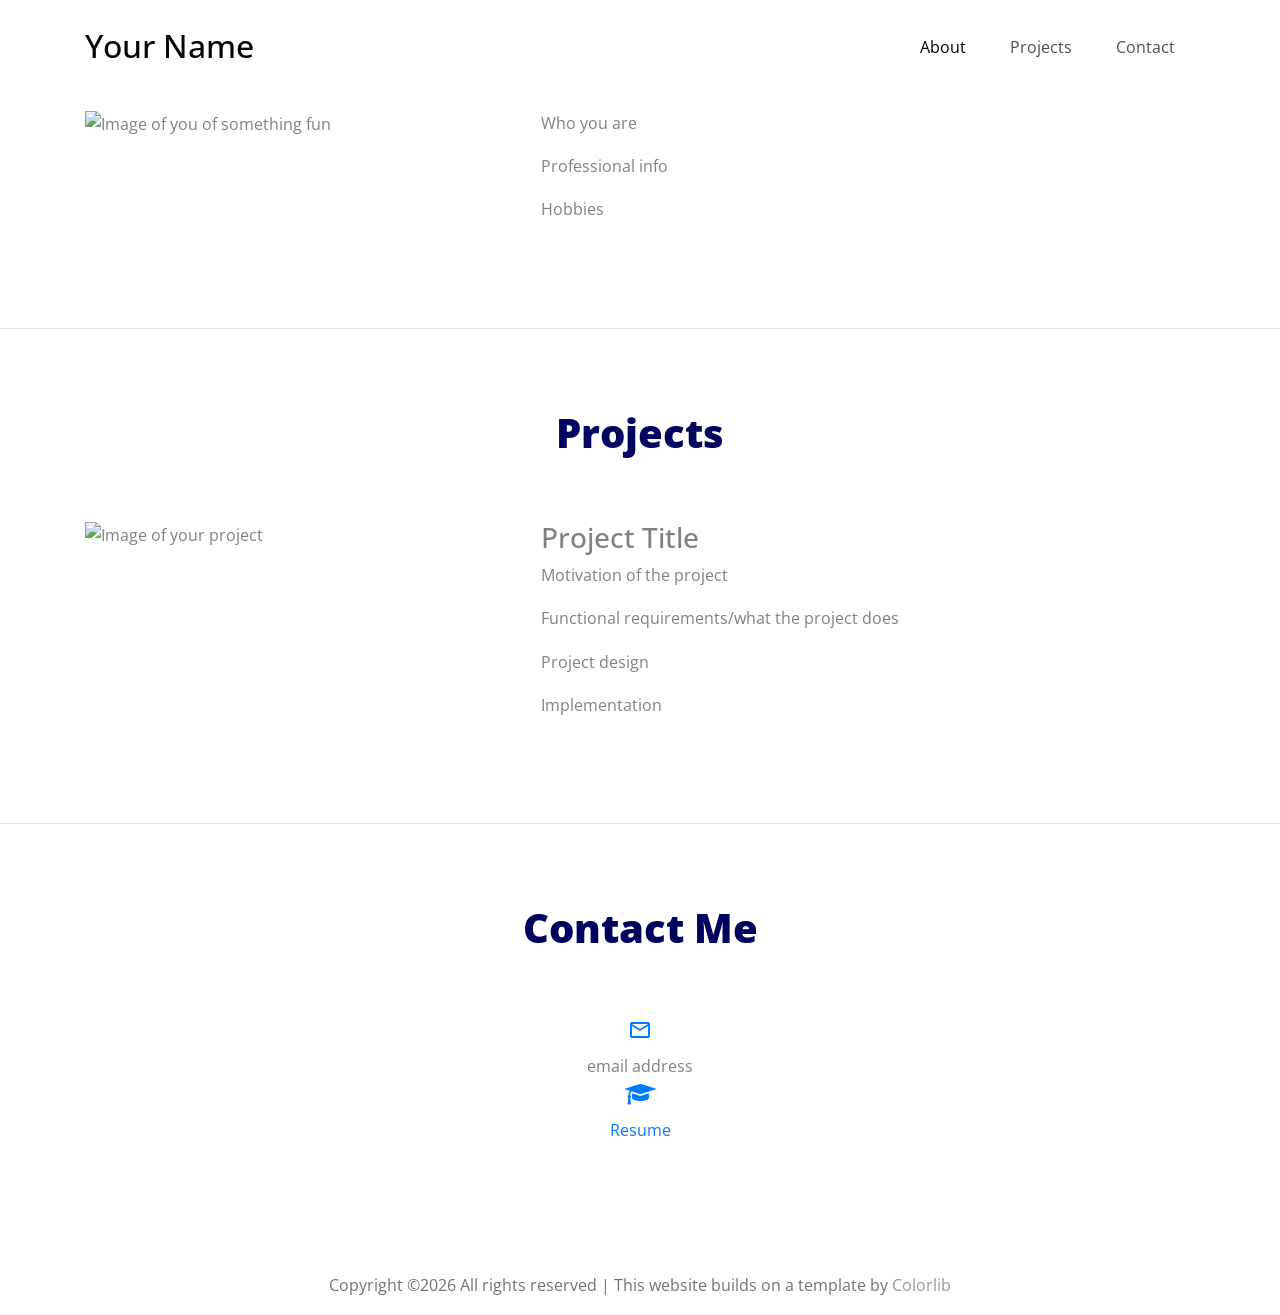
==== index.html @ 3de7a935 "Initial commit" ====
<!doctype html>
<html lang="en">
  <head>

    <title>Your personal website</title>
    <meta charset="utf-8">
    <meta name="viewport" content="width=device-width, initial-scale=1, shrink-to-fit=no">


    <link href="https://fonts.googleapis.com/css?family=Open+Sans:300,400,700" rel="stylesheet">
    <link rel="stylesheet" href="fonts/icomoon/style.css">

    <link rel="stylesheet" href="css/bootstrap.min.css">
    <link rel="stylesheet" href="css/jquery-ui.css">
    <link rel="stylesheet" href="css/owl.carousel.min.css">
    <link rel="stylesheet" href="css/owl.theme.default.min.css">
    <link rel="stylesheet" href="css/owl.theme.default.min.css">

    <link rel="stylesheet" href="css/jquery.fancybox.min.css">

    <link rel="stylesheet" href="css/bootstrap-datepicker.css">

    <link rel="stylesheet" href="fonts/flaticon/font/flaticon.css">

    <link rel="stylesheet" href="css/aos.css">

    <link rel="stylesheet" href="css/style.css">

  </head>
  <body data-spy="scroll" data-target=".site-navbar-target" data-offset="300">


  <div id="overlayer"></div>
  <div class="loader">
    <div class="spinner-border text-primary" role="status">
      <span class="sr-only">Loading...</span>
    </div>
  </div>


  <div class="site-wrap">

    <div class="site-mobile-menu site-navbar-target">
      <div class="site-mobile-menu-header">
        <div class="site-mobile-menu-close mt-3">
          <span class="icon-close2 js-menu-toggle"></span>
        </div>
      </div>
      <div class="site-mobile-menu-body"></div>
    </div>


    <header class="site-navbar py-4 js-sticky-header site-navbar-target" role="banner">

      <div class="container">
        <div class="row align-items-center">

          <div class="col-6 col-xl-2">
            <h1 class="mb-0 site-logo"><a href="#" class="h2 mb-0">Your Name</a></h1>
          </div>

          <div class="col-12 col-md-10 d-none d-xl-block">
            <nav class="site-navigation position-relative text-right" role="navigation">

              <ul class="site-menu main-menu js-clone-nav mr-auto d-none d-lg-block">
                <li><a href="#about-section" class="nav-link">About</a></li>
                <li><a href="#projects-section" class="nav-link">Projects</a></li>
                <li><a href="#contact-section" class="nav-link">Contact</a></li>
              </ul>
            </nav>
          </div>


          <div class="col-6 d-inline-block d-xl-none ml-md-0 py-3" style="position: relative; top: 3px;"><a href="#" class="site-menu-toggle js-menu-toggle float-right"><span class="icon-menu h3"></span></a></div>

        </div>
      </div>

    </header>




    <div class="site-section cta-big-image border-bottom" id="about-section">
      <div class="container" style="padding-top: 30px">
        <div class="row">
          <div class="col-lg-6 mb-5" data-aos="fade-up" data-aos-delay="">

            <img src="" alt="Image of you of something fun" class="img-fluid">

          </div>
          <div class="col-lg-5 ml-auto" data-aos="fade-up" data-aos-delay="100">
            <div class="mb-4">
              <p>
               Who you are
              </p>
              <p>
                Professional info
               </p>
               <p>
                Hobbies
               </p>


            </div>

            

          </div>
        </div>
      </div>
    </div>



    <section class="site-section border-bottom" id="projects-section">
      <div class="container">
        <div class="row mb-5 justify-content-center">
          <div class="col-md-8 text-center">
            <h2 class="section-title mb-3" data-aos="fade-up" data-aos-delay="">Projects</h2>
          </div>
        </div>
        <div class="row">
          <div class="col-lg-6 mb-5" data-aos="fade-up" data-aos-delay="">
          
            <img src="" alt="Image of your project" class="img-fluid">
          
          </div>
          <div class="col-lg-5 ml-auto" data-aos="fade-up" data-aos-delay="100">
            <div class="mb-4">
              <h3>Project Title</h3>
              <p>
               Motivation of the project
              </p>
              <p>
              Functional requirements/what the project does
              </p>
              <p>
              Project design
              </p>
              <p>
              Implementation
              </p>


            </div>

            

          </div>
        </div>
      </div>
      

    </section>


    <section class="site-section" id="contact-section" data-aos="fade">
      <div class="container">
        <div class="row mb-5">
          <div class="col-12 text-center">
            <h2 class="section-title mb-3">Contact Me</h2>
          </div>
        </div>
        <div class="row mb-5 text-center">



          
          
          <div class="col-md-12 text-center">
            <p class="mb-0">
              <span class="icon-mail_outline d-block h4 text-primary"></span>
              <span>email address</span>
            </p>
          </div>
          
          <div class="col-md-12 text-center">
            <p class="mb-0">
              <span class="icon-graduation-cap d-block h4 text-primary"></span>
              <a href="">Resume</a>
            </p>
          </div>
        </div>

      </div>
    </section>


    <footer class="site-footer">
      <div class="container">

          <div class="col-md-12 text-center">
            <p>
            <!-- Link back to Colorlib can't be removed. Template is licensed under CC BY 3.0. -->
            Copyright &copy;<script>document.write(new Date().getFullYear());</script> All rights reserved | This website builds on a template by <a href="https://colorlib.com" target="_blank" >Colorlib</a>
            <!-- Link back to Colorlib can't be removed. Template is licensed under CC BY 3.0. -->
            </p>

          </div>


      </div>
    </footer>

  </div> <!-- .site-wrap -->

  <script src="js/jquery-3.3.1.min.js"></script>
  <script src="js/jquery-ui.js"></script>
  <script src="js/popper.min.js"></script>
  <script src="js/bootstrap.min.js"></script>
  <script src="js/owl.carousel.min.js"></script>
  <script src="js/jquery.countdown.min.js"></script>
  <script src="js/jquery.easing.1.3.js"></script>
  <script src="js/aos.js"></script>
  <script src="js/jquery.fancybox.min.js"></script>
  <script src="js/jquery.sticky.js"></script>
  <script src="js/isotope.pkgd.min.js"></script>
  <script src="js/collapsable.js"></script>


  <script src="js/main.js"></script>

  </body>
</html>
---- fonts/icomoon/style.css ----
@font-face {
  font-family: 'icomoon';
  src:  url('fonts/icomoon.eot?10si43');
  src:  url('fonts/icomoon.eot?10si43#iefix') format('embedded-opentype'),
    url('fonts/icomoon.ttf?10si43') format('truetype'),
    url('fonts/icomoon.woff?10si43') format('woff'),
    url('fonts/icomoon.svg?10si43#icomoon') format('svg');
  font-weight: normal;
  font-style: normal;
}

[class^="icon-"], [class*=" icon-"] {
  /* use !important to prevent issues with browser extensions that change fonts */
  font-family: 'icomoon' !important;
  speak: none;
  font-style: normal;
  font-weight: normal;
  font-variant: normal;
  text-transform: none;
  line-height: 1;

  /* Better Font Rendering =========== */
  -webkit-font-smoothing: antialiased;
  -moz-osx-font-smoothing: grayscale;
}

.icon-asterisk:before {
  content: "\f069";
}
.icon-plus:before {
  content: "\f067";
}
.icon-question:before {
  content: "\f128";
}
.icon-minus:before {
  content: "\f068";
}
.icon-glass:before {
  content: "\f000";
}
.icon-music:before {
  content: "\f001";
}
.icon-search:before {
  content: "\f002";
}
.icon-envelope-o:before {
  content: "\f003";
}
.icon-heart:before {
  content: "\f004";
}
.icon-star:before {
  content: "\f005";
}
.icon-star-o:before {
  content: "\f006";
}
.icon-user:before {
  content: "\f007";
}
.icon-film:before {
  content: "\f008";
}
.icon-th-large:before {
  content: "\f009";
}
.icon-th:before {
  content: "\f00a";
}
.icon-th-list:before {
  content: "\f00b";
}
.icon-check:before {
  content: "\f00c";
}
.icon-close:before {
  content: "\f00d";
}
.icon-remove:before {
  content: "\f00d";
}
.icon-times:before {
  content: "\f00d";
}
.icon-search-plus:before {
  content: "\f00e";
}
.icon-search-minus:before {
  content: "\f010";
}
.icon-power-off:before {
  content: "\f011";
}
.icon-signal:before {
  content: "\f012";
}
.icon-cog:before {
  content: "\f013";
}
.icon-gear:before {
  content: "\f013";
}
.icon-trash-o:before {
  content: "\f014";
}
.icon-home:before {
  content: "\f015";
}
.icon-file-o:before {
  content: "\f016";
}
.icon-clock-o:before {
  content: "\f017";
}
.icon-road:before {
  content: "\f018";
}
.icon-download:before {
  content: "\f019";
}
.icon-arrow-circle-o-down:before {
  content: "\f01a";
}
.icon-arrow-circle-o-up:before {
  content: "\f01b";
}
.icon-inbox:before {
  content: "\f01c";
}
.icon-play-circle-o:before {
  content: "\f01d";
}
.icon-repeat:before {
  content: "\f01e";
}
.icon-rotate-right:before {
  content: "\f01e";
}
.icon-refresh:before {
  content: "\f021";
}
.icon-list-alt:before {
  content: "\f022";
}
.icon-lock:before {
  content: "\f023";
}
.icon-flag:before {
  content: "\f024";
}
.icon-headphones:before {
  content: "\f025";
}
.icon-volume-off:before {
  content: "\f026";
}
.icon-volume-down:before {
  content: "\f027";
}
.icon-volume-up:before {
  content: "\f028";
}
.icon-qrcode:before {
  content: "\f029";
}
.icon-barcode:before {
  content: "\f02a";
}
.icon-tag:before {
  content: "\f02b";
}
.icon-tags:before {
  content: "\f02c";
}
.icon-book:before {
  content: "\f02d";
}
.icon-bookmark:before {
  content: "\f02e";
}
.icon-print:before {
  content: "\f02f";
}
.icon-camera:before {
  content: "\f030";
}
.icon-font:before {
  content: "\f031";
}
.icon-bold:before {
  content: "\f032";
}
.icon-italic:before {
  content: "\f033";
}
.icon-text-height:before {
  content: "\f034";
}
.icon-text-width:before {
  content: "\f035";
}
.icon-align-left:before {
  content: "\f036";
}
.icon-align-center:before {
  content: "\f037";
}
.icon-align-right:before {
  content: "\f038";
}
.icon-align-justify:before {
  content: "\f039";
}
.icon-list:before {
  content: "\f03a";
}
.icon-dedent:before {
  content: "\f03b";
}
.icon-outdent:before {
  content: "\f03b";
}
.icon-indent:before {
  content: "\f03c";
}
.icon-video-camera:before {
  content: "\f03d";
}
.icon-image:before {
  content: "\f03e";
}
.icon-photo:before {
  content: "\f03e";
}
.icon-picture-o:before {
  content: "\f03e";
}
.icon-pencil:before {
  content: "\f040";
}
.icon-map-marker:before {
  content: "\f041";
}
.icon-adjust:before {
  content: "\f042";
}
.icon-tint:before {
  content: "\f043";
}
.icon-edit:before {
  content: "\f044";
}
.icon-pencil-square-o:before {
  content: "\f044";
}
.icon-share-square-o:before {
  content: "\f045";
}
.icon-check-square-o:before {
  content: "\f046";
}
.icon-arrows:before {
  content: "\f047";
}
.icon-step-backward:before {
  content: "\f048";
}
.icon-fast-backward:before {
  content: "\f049";
}
.icon-backward:before {
  content: "\f04a";
}
.icon-play:before {
  content: "\f04b";
}
.icon-pause:before {
  content: "\f04c";
}
.icon-stop:before {
  content: "\f04d";
}
.icon-forward:before {
  content: "\f04e";
}
.icon-fast-forward:before {
  content: "\f050";
}
.icon-step-forward:before {
  content: "\f051";
}
.icon-eject:before {
  content: "\f052";
}
.icon-chevron-left:before {
  content: "\f053";
}
.icon-chevron-right:before {
  content: "\f054";
}
.icon-plus-circle:before {
  content: "\f055";
}
.icon-minus-circle:before {
  content: "\f056";
}
.icon-times-circle:before {
  content: "\f057";
}
.icon-check-circle:before {
  content: "\f058";
}
.icon-question-circle:before {
  content: "\f059";
}
.icon-info-circle:before {
  content: "\f05a";
}
.icon-crosshairs:before {
  content: "\f05b";
}
.icon-times-circle-o:before {
  content: "\f05c";
}
.icon-check-circle-o:before {
  content: "\f05d";
}
.icon-ban:before {
  content: "\f05e";
}
.icon-arrow-left:before {
  content: "\f060";
}
.icon-arrow-right:before {
  content: "\f061";
}
.icon-arrow-up:before {
  content: "\f062";
}
.icon-arrow-down:before {
  content: "\f063";
}
.icon-mail-forward:before {
  content: "\f064";
}
.icon-share:before {
  content: "\f064";
}
.icon-expand:before {
  content: "\f065";
}
.icon-compress:before {
  content: "\f066";
}
.icon-exclamation-circle:before {
  content: "\f06a";
}
.icon-gift:before {
  content: "\f06b";
}
.icon-leaf:before {
  content: "\f06c";
}
.icon-fire:before {
  content: "\f06d";
}
.icon-eye:before {
  content: "\f06e";
}
.icon-eye-slash:before {
  content: "\f070";
}
.icon-exclamation-triangle:before {
  content: "\f071";
}
.icon-warning:before {
  content: "\f071";
}
.icon-plane:before {
  content: "\f072";
}
.icon-calendar:before {
  content: "\f073";
}
.icon-random:before {
  content: "\f074";
}
.icon-comment:before {
  content: "\f075";
}
.icon-magnet:before {
  content: "\f076";
}
.icon-chevron-up:before {
  content: "\f077";
}
.icon-chevron-down:before {
  content: "\f078";
}
.icon-retweet:before {
  content: "\f079";
}
.icon-shopping-cart:before {
  content: "\f07a";
}
.icon-folder:before {
  content: "\f07b";
}
.icon-folder-open:before {
  content: "\f07c";
}
.icon-arrows-v:before {
  content: "\f07d";
}
.icon-arrows-h:before {
  content: "\f07e";
}
.icon-bar-chart:before {
  content: "\f080";
}
.icon-bar-chart-o:before {
  content: "\f080";
}
.icon-twitter-square:before {
  content: "\f081";
}
.icon-facebook-square:before {
  content: "\f082";
}
.icon-camera-retro:before {
  content: "\f083";
}
.icon-key:before {
  content: "\f084";
}
.icon-cogs:before {
  content: "\f085";
}
.icon-gears:before {
  content: "\f085";
}
.icon-comments:before {
  content: "\f086";
}
.icon-thumbs-o-up:before {
  content: "\f087";
}
.icon-thumbs-o-down:before {
  content: "\f088";
}
.icon-star-half:before {
  content: "\f089";
}
.icon-heart-o:before {
  content: "\f08a";
}
.icon-sign-out:before {
  content: "\f08b";
}
.icon-linkedin-square:before {
  content: "\f08c";
}
.icon-thumb-tack:before {
  content: "\f08d";
}
.icon-external-link:before {
  content: "\f08e";
}
.icon-sign-in:before {
  content: "\f090";
}
.icon-trophy:before {
  content: "\f091";
}
.icon-github-square:before {
  content: "\f092";
}
.icon-upload:before {
  content: "\f093";
}
.icon-lemon-o:before {
  content: "\f094";
}
.icon-phone:before {
  content: "\f095";
}
.icon-square-o:before {
  content: "\f096";
}
.icon-bookmark-o:before {
  content: "\f097";
}
.icon-phone-square:before {
  content: "\f098";
}
.icon-twitter:before {
  content: "\f099";
}
.icon-facebook:before {
  content: "\f09a";
}
.icon-facebook-f:before {
  content: "\f09a";
}
.icon-github:before {
  content: "\f09b";
}
.icon-unlock:before {
  content: "\f09c";
}
.icon-credit-card:before {
  content: "\f09d";
}
.icon-feed:before {
  content: "\f09e";
}
.icon-rss:before {
  content: "\f09e";
}
.icon-hdd-o:before {
  content: "\f0a0";
}
.icon-bullhorn:before {
  content: "\f0a1";
}
.icon-bell-o:before {
  content: "\f0a2";
}
.icon-certificate:before {
  content: "\f0a3";
}
.icon-hand-o-right:before {
  content: "\f0a4";
}
.icon-hand-o-left:before {
  content: "\f0a5";
}
.icon-hand-o-up:before {
  content: "\f0a6";
}
.icon-hand-o-down:before {
  content: "\f0a7";
}
.icon-arrow-circle-left:before {
  content: "\f0a8";
}
.icon-arrow-circle-right:before {
  content: "\f0a9";
}
.icon-arrow-circle-up:before {
  content: "\f0aa";
}
.icon-arrow-circle-down:before {
  content: "\f0ab";
}
.icon-globe:before {
  content: "\f0ac";
}
.icon-wrench:before {
  content: "\f0ad";
}
.icon-tasks:before {
  content: "\f0ae";
}
.icon-filter:before {
  content: "\f0b0";
}
.icon-briefcase:before {
  content: "\f0b1";
}
.icon-arrows-alt:before {
  content: "\f0b2";
}
.icon-group:before {
  content: "\f0c0";
}
.icon-users:before {
  content: "\f0c0";
}
.icon-chain:before {
  content: "\f0c1";
}
.icon-link:before {
  content: "\f0c1";
}
.icon-cloud:before {
  content: "\f0c2";
}
.icon-flask:before {
  content: "\f0c3";
}
.icon-cut:before {
  content: "\f0c4";
}
.icon-scissors:before {
  content: "\f0c4";
}
.icon-copy:before {
  content: "\f0c5";
}
.icon-files-o:before {
  content: "\f0c5";
}
.icon-paperclip:before {
  content: "\f0c6";
}
.icon-floppy-o:before {
  content: "\f0c7";
}
.icon-save:before {
  content: "\f0c7";
}
.icon-square:before {
  content: "\f0c8";
}
.icon-bars:before {
  content: "\f0c9";
}
.icon-navicon:before {
  content: "\f0c9";
}
.icon-reorder:before {
  content: "\f0c9";
}
.icon-list-ul:before {
  content: "\f0ca";
}
.icon-list-ol:before {
  content: "\f0cb";
}
.icon-strikethrough:before {
  content: "\f0cc";
}
.icon-underline:before {
  content: "\f0cd";
}
.icon-table:before {
  content: "\f0ce";
}
.icon-magic:before {
  content: "\f0d0";
}
.icon-truck:before {
  content: "\f0d1";
}
.icon-pinterest:before {
  content: "\f0d2";
}
.icon-pinterest-square:before {
  content: "\f0d3";
}
.icon-google-plus-square:before {
  content: "\f0d4";
}
.icon-google-plus:before {
  content: "\f0d5";
}
.icon-money:before {
  content: "\f0d6";
}
.icon-caret-down:before {
  content: "\f0d7";
}
.icon-caret-up:before {
  content: "\f0d8";
}
.icon-caret-left:before {
  content: "\f0d9";
}
.icon-caret-right:before {
  content: "\f0da";
}
.icon-columns:before {
  content: "\f0db";
}
.icon-sort:before {
  content: "\f0dc";
}
.icon-unsorted:before {
  content: "\f0dc";
}
.icon-sort-desc:before {
  content: "\f0dd";
}
.icon-sort-down:before {
  content: "\f0dd";
}
.icon-sort-asc:before {
  content: "\f0de";
}
.icon-sort-up:before {
  content: "\f0de";
}
.icon-envelope:before {
  content: "\f0e0";
}
.icon-linkedin:before {
  content: "\f0e1";
}
.icon-rotate-left:before {
  content: "\f0e2";
}
.icon-undo:before {
  content: "\f0e2";
}
.icon-gavel:before {
  content: "\f0e3";
}
.icon-legal:before {
  content: "\f0e3";
}
.icon-dashboard:before {
  content: "\f0e4";
}
.icon-tachometer:before {
  content: "\f0e4";
}
.icon-comment-o:before {
  content: "\f0e5";
}
.icon-comments-o:before {
  content: "\f0e6";
}
.icon-bolt:before {
  content: "\f0e7";
}
.icon-flash:before {
  content: "\f0e7";
}
.icon-sitemap:before {
  content: "\f0e8";
}
.icon-umbrella:before {
  content: "\f0e9";
}
.icon-clipboard:before {
  content: "\f0ea";
}
.icon-paste:before {
  content: "\f0ea";
}
.icon-lightbulb-o:before {
  content: "\f0eb";
}
.icon-exchange:before {
  content: "\f0ec";
}
.icon-cloud-download:before {
  content: "\f0ed";
}
.icon-cloud-upload:before {
  content: "\f0ee";
}
.icon-user-md:before {
  content: "\f0f0";
}
.icon-stethoscope:before {
  content: "\f0f1";
}
.icon-suitcase:before {
  content: "\f0f2";
}
.icon-bell:before {
  content: "\f0f3";
}
.icon-coffee:before {
  content: "\f0f4";
}
.icon-cutlery:before {
  content: "\f0f5";
}
.icon-file-text-o:before {
  content: "\f0f6";
}
.icon-building-o:before {
  content: "\f0f7";
}
.icon-hospital-o:before {
  content: "\f0f8";
}
.icon-ambulance:before {
  content: "\f0f9";
}
.icon-medkit:before {
  content: "\f0fa";
}
.icon-fighter-jet:before {
  content: "\f0fb";
}
.icon-beer:before {
  content: "\f0fc";
}
.icon-h-square:before {
  content: "\f0fd";
}
.icon-plus-square:before {
  content: "\f0fe";
}
.icon-angle-double-left:before {
  content: "\f100";
}
.icon-angle-double-right:before {
  content: "\f101";
}
.icon-angle-double-up:before {
  content: "\f102";
}
.icon-angle-double-down:before {
  content: "\f103";
}
.icon-angle-left:before {
  content: "\f104";
}
.icon-angle-right:before {
  content: "\f105";
}
.icon-angle-up:before {
  content: "\f106";
}
.icon-angle-down:before {
  content: "\f107";
}
.icon-desktop:before {
  content: "\f108";
}
.icon-laptop:before {
  content: "\f109";
}
.icon-tablet:before {
  content: "\f10a";
}
.icon-mobile:before {
  content: "\f10b";
}
.icon-mobile-phone:before {
  content: "\f10b";
}
.icon-circle-o:before {
  content: "\f10c";
}
.icon-quote-left:before {
  content: "\f10d";
}
.icon-quote-right:before {
  content: "\f10e";
}
.icon-spinner:before {
  content: "\f110";
}
.icon-circle:before {
  content: "\f111";
}
.icon-mail-reply:before {
  content: "\f112";
}
.icon-reply:before {
  content: "\f112";
}
.icon-github-alt:before {
  content: "\f113";
}
.icon-folder-o:before {
  content: "\f114";
}
.icon-folder-open-o:before {
  content: "\f115";
}
.icon-smile-o:before {
  content: "\f118";
}
.icon-frown-o:before {
  content: "\f119";
}
.icon-meh-o:before {
  content: "\f11a";
}
.icon-gamepad:before {
  content: "\f11b";
}
.icon-keyboard-o:before {
  content: "\f11c";
}
.icon-flag-o:before {
  content: "\f11d";
}
.icon-flag-checkered:before {
  content: "\f11e";
}
.icon-terminal:before {
  content: "\f120";
}
.icon-code:before {
  content: "\f121";
}
.icon-mail-reply-all:before {
  content: "\f122";
}
.icon-reply-all:before {
  content: "\f122";
}
.icon-star-half-empty:before {
  content: "\f123";
}
.icon-star-half-full:before {
  content: "\f123";
}
.icon-star-half-o:before {
  content: "\f123";
}
.icon-location-arrow:before {
  content: "\f124";
}
.icon-crop:before {
  content: "\f125";
}
.icon-code-fork:before {
  content: "\f126";
}
.icon-chain-broken:before {
  content: "\f127";
}
.icon-unlink:before {
  content: "\f127";
}
.icon-info:before {
  content: "\f129";
}
.icon-exclamation:before {
  content: "\f12a";
}
.icon-superscript:before {
  content: "\f12b";
}
.icon-subscript:before {
  content: "\f12c";
}
.icon-eraser:before {
  content: "\f12d";
}
.icon-puzzle-piece:before {
  content: "\f12e";
}
.icon-microphone:before {
  content: "\f130";
}
.icon-microphone-slash:before {
  content: "\f131";
}
.icon-shield:before {
  content: "\f132";
}
.icon-calendar-o:before {
  content: "\f133";
}
.icon-fire-extinguisher:before {
  content: "\f134";
}
.icon-rocket:before {
  content: "\f135";
}
.icon-maxcdn:before {
  content: "\f136";
}
.icon-chevron-circle-left:before {
  content: "\f137";
}
.icon-chevron-circle-right:before {
  content: "\f138";
}
.icon-chevron-circle-up:before {
  content: "\f139";
}
.icon-chevron-circle-down:before {
  content: "\f13a";
}
.icon-html5:before {
  content: "\f13b";
}
.icon-css3:before {
  content: "\f13c";
}
.icon-anchor:before {
  content: "\f13d";
}
.icon-unlock-alt:before {
  content: "\f13e";
}
.icon-bullseye:before {
  content: "\f140";
}
.icon-ellipsis-h:before {
  content: "\f141";
}
.icon-ellipsis-v:before {
  content: "\f142";
}
.icon-rss-square:before {
  content: "\f143";
}
.icon-play-circle:before {
  content: "\f144";
}
.icon-ticket:before {
  content: "\f145";
}
.icon-minus-square:before {
  content: "\f146";
}
.icon-minus-square-o:before {
  content: "\f147";
}
.icon-level-up:before {
  content: "\f148";
}
.icon-level-down:before {
  content: "\f149";
}
.icon-check-square:before {
  content: "\f14a";
}
.icon-pencil-square:before {
  content: "\f14b";
}
.icon-external-link-square:before {
  content: "\f14c";
}
.icon-share-square:before {
  content: "\f14d";
}
.icon-compass:before {
  content: "\f14e";
}
.icon-caret-square-o-down:before {
  content: "\f150";
}
.icon-toggle-down:before {
  content: "\f150";
}
.icon-caret-square-o-up:before {
  content: "\f151";
}
.icon-toggle-up:before {
  content: "\f151";
}
.icon-caret-square-o-right:before {
  content: "\f152";
}
.icon-toggle-right:before {
  content: "\f152";
}
.icon-eur:before {
  content: "\f153";
}
.icon-euro:before {
  content: "\f153";
}
.icon-gbp:before {
  content: "\f154";
}
.icon-dollar:before {
  content: "\f155";
}
.icon-usd:before {
  content: "\f155";
}
.icon-inr:before {
  content: "\f156";
}
.icon-rupee:before {
  content: "\f156";
}
.icon-cny:before {
  content: "\f157";
}
.icon-jpy:before {
  content: "\f157";
}
.icon-rmb:before {
  content: "\f157";
}
.icon-yen:before {
  content: "\f157";
}
.icon-rouble:before {
  content: "\f158";
}
.icon-rub:before {
  content: "\f158";
}
.icon-ruble:before {
  content: "\f158";
}
.icon-krw:before {
  content: "\f159";
}
.icon-won:before {
  content: "\f159";
}
.icon-bitcoin:before {
  content: "\f15a";
}
.icon-btc:before {
  content: "\f15a";
}
.icon-file:before {
  content: "\f15b";
}
.icon-file-text:before {
  content: "\f15c";
}
.icon-sort-alpha-asc:before {
  content: "\f15d";
}
.icon-sort-alpha-desc:before {
  content: "\f15e";
}
.icon-sort-amount-asc:before {
  content: "\f160";
}
.icon-sort-amount-desc:before {
  content: "\f161";
}
.icon-sort-numeric-asc:before {
  content: "\f162";
}
.icon-sort-numeric-desc:before {
  content: "\f163";
}
.icon-thumbs-up:before {
  content: "\f164";
}
.icon-thumbs-down:before {
  content: "\f165";
}
.icon-youtube-square:before {
  content: "\f166";
}
.icon-youtube:before {
  content: "\f167";
}
.icon-xing:before {
  content: "\f168";
}
.icon-xing-square:before {
  content: "\f169";
}
.icon-youtube-play:before {
  content: "\f16a";
}
.icon-dropbox:before {
  content: "\f16b";
}
.icon-stack-overflow:before {
  content: "\f16c";
}
.icon-instagram:before {
  content: "\f16d";
}
.icon-flickr:before {
  content: "\f16e";
}
.icon-adn:before {
  content: "\f170";
}
.icon-bitbucket:before {
  content: "\f171";
}
.icon-bitbucket-square:before {
  content: "\f172";
}
.icon-tumblr:before {
  content: "\f173";
}
.icon-tumblr-square:before {
  content: "\f174";
}
.icon-long-arrow-down:before {
  content: "\f175";
}
.icon-long-arrow-up:before {
  content: "\f176";
}
.icon-long-arrow-left:before {
  content: "\f177";
}
.icon-long-arrow-right:before {
  content: "\f178";
}
.icon-apple:before {
  content: "\f179";
}
.icon-windows:before {
  content: "\f17a";
}
.icon-android:before {
  content: "\f17b";
}
.icon-linux:before {
  content: "\f17c";
}
.icon-dribbble:before {
  content: "\f17d";
}
.icon-skype:before {
  content: "\f17e";
}
.icon-foursquare:before {
  content: "\f180";
}
.icon-trello:before {
  content: "\f181";
}
.icon-female:before {
  content: "\f182";
}
.icon-male:before {
  content: "\f183";
}
.icon-gittip:before {
  content: "\f184";
}
.icon-gratipay:before {
  content: "\f184";
}
.icon-sun-o:before {
  content: "\f185";
}
.icon-moon-o:before {
  content: "\f186";
}
.icon-archive:before {
  content: "\f187";
}
.icon-bug:before {
  content: "\f188";
}
.icon-vk:before {
  content: "\f189";
}
.icon-weibo:before {
  content: "\f18a";
}
.icon-renren:before {
  content: "\f18b";
}
.icon-pagelines:before {
  content: "\f18c";
}
.icon-stack-exchange:before {
  content: "\f18d";
}
.icon-arrow-circle-o-right:before {
  content: "\f18e";
}
.icon-arrow-circle-o-left:before {
  content: "\f190";
}
.icon-caret-square-o-left:before {
  content: "\f191";
}
.icon-toggle-left:before {
  content: "\f191";
}
.icon-dot-circle-o:before {
  content: "\f192";
}
.icon-wheelchair:before {
  content: "\f193";
}
.icon-vimeo-square:before {
  content: "\f194";
}
.icon-try:before {
  content: "\f195";
}
.icon-turkish-lira:before {
  content: "\f195";
}
.icon-plus-square-o:before {
  content: "\f196";
}
.icon-space-shuttle:before {
  content: "\f197";
}
.icon-slack:before {
  content: "\f198";
}
.icon-envelope-square:before {
  content: "\f199";
}
.icon-wordpress:before {
  content: "\f19a";
}
.icon-openid:before {
  content: "\f19b";
}
.icon-bank:before {
  content: "\f19c";
}
.icon-institution:before {
  content: "\f19c";
}
.icon-university:before {
  content: "\f19c";
}
.icon-graduation-cap:before {
  content: "\f19d";
}
.icon-mortar-board:before {
  content: "\f19d";
}
.icon-yahoo:before {
  content: "\f19e";
}
.icon-google:before {
  content: "\f1a0";
}
.icon-reddit:before {
  content: "\f1a1";
}
.icon-reddit-square:before {
  content: "\f1a2";
}
.icon-stumbleupon-circle:before {
  content: "\f1a3";
}
.icon-stumbleupon:before {
  content: "\f1a4";
}
.icon-delicious:before {
  content: "\f1a5";
}
.icon-digg:before {
  content: "\f1a6";
}
.icon-pied-piper-pp:before {
  content: "\f1a7";
}
.icon-pied-piper-alt:before {
  content: "\f1a8";
}
.icon-drupal:before {
  content: "\f1a9";
}
.icon-joomla:before {
  content: "\f1aa";
}
.icon-language:before {
  content: "\f1ab";
}
.icon-fax:before {
  content: "\f1ac";
}
.icon-building:before {
  content: "\f1ad";
}
.icon-child:before {
  content: "\f1ae";
}
.icon-paw:before {
  content: "\f1b0";
}
.icon-spoon:before {
  content: "\f1b1";
}
.icon-cube:before {
  content: "\f1b2";
}
.icon-cubes:before {
  content: "\f1b3";
}
.icon-behance:before {
  content: "\f1b4";
}
.icon-behance-square:before {
  content: "\f1b5";
}
.icon-steam:before {
  content: "\f1b6";
}
.icon-steam-square:before {
  content: "\f1b7";
}
.icon-recycle:before {
  content: "\f1b8";
}
.icon-automobile:before {
  content: "\f1b9";
}
.icon-car:before {
  content: "\f1b9";
}
.icon-cab:before {
  content: "\f1ba";
}
.icon-taxi:before {
  content: "\f1ba";
}
.icon-tree:before {
  content: "\f1bb";
}
.icon-spotify:before {
  content: "\f1bc";
}
.icon-deviantart:before {
  content: "\f1bd";
}
.icon-soundcloud:before {
  content: "\f1be";
}
.icon-database:before {
  content: "\f1c0";
}
.icon-file-pdf-o:before {
  content: "\f1c1";
}
.icon-file-word-o:before {
  content: "\f1c2";
}
.icon-file-excel-o:before {
  content: "\f1c3";
}
.icon-file-powerpoint-o:before {
  content: "\f1c4";
}
.icon-file-image-o:before {
  content: "\f1c5";
}
.icon-file-photo-o:before {
  content: "\f1c5";
}
.icon-file-picture-o:before {
  content: "\f1c5";
}
.icon-file-archive-o:before {
  content: "\f1c6";
}
.icon-file-zip-o:before {
  content: "\f1c6";
}
.icon-file-audio-o:before {
  content: "\f1c7";
}
.icon-file-sound-o:before {
  content: "\f1c7";
}
.icon-file-movie-o:before {
  content: "\f1c8";
}
.icon-file-video-o:before {
  content: "\f1c8";
}
.icon-file-code-o:before {
  content: "\f1c9";
}
.icon-vine:before {
  content: "\f1ca";
}
.icon-codepen:before {
  content: "\f1cb";
}
.icon-jsfiddle:before {
  content: "\f1cc";
}
.icon-life-bouy:before {
  content: "\f1cd";
}
.icon-life-buoy:before {
  content: "\f1cd";
}
.icon-life-ring:before {
  content: "\f1cd";
}
.icon-life-saver:before {
  content: "\f1cd";
}
.icon-support:before {
  content: "\f1cd";
}
.icon-circle-o-notch:before {
  content: "\f1ce";
}
.icon-ra:before {
  content: "\f1d0";
}
.icon-rebel:before {
  content: "\f1d0";
}
.icon-resistance:before {
  content: "\f1d0";
}
.icon-empire:before {
  content: "\f1d1";
}
.icon-ge:before {
  content: "\f1d1";
}
.icon-git-square:before {
  content: "\f1d2";
}
.icon-git:before {
  content: "\f1d3";
}
.icon-hacker-news:before {
  content: "\f1d4";
}
.icon-y-combinator-square:before {
  content: "\f1d4";
}
.icon-yc-square:before {
  content: "\f1d4";
}
.icon-tencent-weibo:before {
  content: "\f1d5";
}
.icon-qq:before {
  content: "\f1d6";
}
.icon-wechat:before {
  content: "\f1d7";
}
.icon-weixin:before {
  content: "\f1d7";
}
.icon-paper-plane:before {
  content: "\f1d8";
}
.icon-send:before {
  content: "\f1d8";
}
.icon-paper-plane-o:before {
  content: "\f1d9";
}
.icon-send-o:before {
  content: "\f1d9";
}
.icon-history:before {
  content: "\f1da";
}
.icon-circle-thin:before {
  content: "\f1db";
}
.icon-header:before {
  content: "\f1dc";
}
.icon-paragraph:before {
  content: "\f1dd";
}
.icon-sliders:before {
  content: "\f1de";
}
.icon-share-alt:before {
  content: "\f1e0";
}
.icon-share-alt-square:before {
  content: "\f1e1";
}
.icon-bomb:before {
  content: "\f1e2";
}
.icon-futbol-o:before {
  content: "\f1e3";
}
.icon-soccer-ball-o:before {
  content: "\f1e3";
}
.icon-tty:before {
  content: "\f1e4";
}
.icon-binoculars:before {
  content: "\f1e5";
}
.icon-plug:before {
  content: "\f1e6";
}
.icon-slideshare:before {
  content: "\f1e7";
}
.icon-twitch:before {
  content: "\f1e8";
}
.icon-yelp:before {
  content: "\f1e9";
}
.icon-newspaper-o:before {
  content: "\f1ea";
}
.icon-wifi:before {
  content: "\f1eb";
}
.icon-calculator:before {
  content: "\f1ec";
}
.icon-paypal:before {
  content: "\f1ed";
}
.icon-google-wallet:before {
  content: "\f1ee";
}
.icon-cc-visa:before {
  content: "\f1f0";
}
.icon-cc-mastercard:before {
  content: "\f1f1";
}
.icon-cc-discover:before {
  content: "\f1f2";
}
.icon-cc-amex:before {
  content: "\f1f3";
}
.icon-cc-paypal:before {
  content: "\f1f4";
}
.icon-cc-stripe:before {
  content: "\f1f5";
}
.icon-bell-slash:before {
  content: "\f1f6";
}
.icon-bell-slash-o:before {
  content: "\f1f7";
}
.icon-trash:before {
  content: "\f1f8";
}
.icon-copyright:before {
  content: "\f1f9";
}
.icon-at:before {
  content: "\f1fa";
}
.icon-eyedropper:before {
  content: "\f1fb";
}
.icon-paint-brush:before {
  content: "\f1fc";
}
.icon-birthday-cake:before {
  content: "\f1fd";
}
.icon-area-chart:before {
  content: "\f1fe";
}
.icon-pie-chart:before {
  content: "\f200";
}
.icon-line-chart:before {
  content: "\f201";
}
.icon-lastfm:before {
  content: "\f202";
}
.icon-lastfm-square:before {
  content: "\f203";
}
.icon-toggle-off:before {
  content: "\f204";
}
.icon-toggle-on:before {
  content: "\f205";
}
.icon-bicycle:before {
  content: "\f206";
}
.icon-bus:before {
  content: "\f207";
}
.icon-ioxhost:before {
  content: "\f208";
}
.icon-angellist:before {
  content: "\f209";
}
.icon-cc:before {
  content: "\f20a";
}
.icon-ils:before {
  content: "\f20b";
}
.icon-shekel:before {
  content: "\f20b";
}
.icon-sheqel:before {
  content: "\f20b";
}
.icon-meanpath:before {
  content: "\f20c";
}
.icon-buysellads:before {
  content: "\f20d";
}
.icon-connectdevelop:before {
  content: "\f20e";
}
.icon-dashcube:before {
  content: "\f210";
}
.icon-forumbee:before {
  content: "\f211";
}
.icon-leanpub:before {
  content: "\f212";
}
.icon-sellsy:before {
  content: "\f213";
}
.icon-shirtsinbulk:before {
  content: "\f214";
}
.icon-simplybuilt:before {
  content: "\f215";
}
.icon-skyatlas:before {
  content: "\f216";
}
.icon-cart-plus:before {
  content: "\f217";
}
.icon-cart-arrow-down:before {
  content: "\f218";
}
.icon-diamond:before {
  content: "\f219";
}
.icon-ship:before {
  content: "\f21a";
}
.icon-user-secret:before {
  content: "\f21b";
}
.icon-motorcycle:before {
  content: "\f21c";
}
.icon-street-view:before {
  content: "\f21d";
}
.icon-heartbeat:before {
  content: "\f21e";
}
.icon-venus:before {
  content: "\f221";
}
.icon-mars:before {
  content: "\f222";
}
.icon-mercury:before {
  content: "\f223";
}
.icon-intersex:before {
  content: "\f224";
}
.icon-transgender:before {
  content: "\f224";
}
.icon-transgender-alt:before {
  content: "\f225";
}
.icon-venus-double:before {
  content: "\f226";
}
.icon-mars-double:before {
  content: "\f227";
}
.icon-venus-mars:before {
  content: "\f228";
}
.icon-mars-stroke:before {
  content: "\f229";
}
.icon-mars-stroke-v:before {
  content: "\f22a";
}
.icon-mars-stroke-h:before {
  content: "\f22b";
}
.icon-neuter:before {
  content: "\f22c";
}
.icon-genderless:before {
  content: "\f22d";
}
.icon-facebook-official:before {
  content: "\f230";
}
.icon-pinterest-p:before {
  content: "\f231";
}
.icon-whatsapp:before {
  content: "\f232";
}
.icon-server:before {
  content: "\f233";
}
.icon-user-plus:before {
  content: "\f234";
}
.icon-user-times:before {
  content: "\f235";
}
.icon-bed:before {
  content: "\f236";
}
.icon-hotel:before {
  content: "\f236";
}
.icon-viacoin:before {
  content: "\f237";
}
.icon-train:before {
  content: "\f238";
}
.icon-subway:before {
  content: "\f239";
}
.icon-medium:before {
  content: "\f23a";
}
.icon-y-combinator:before {
  content: "\f23b";
}
.icon-yc:before {
  content: "\f23b";
}
.icon-optin-monster:before {
  content: "\f23c";
}
.icon-opencart:before {
  content: "\f23d";
}
.icon-expeditedssl:before {
  content: "\f23e";
}
.icon-battery:before {
  content: "\f240";
}
.icon-battery-4:before {
  content: "\f240";
}
.icon-battery-full:before {
  content: "\f240";
}
.icon-battery-3:before {
  content: "\f241";
}
.icon-battery-three-quarters:before {
  content: "\f241";
}
.icon-battery-2:before {
  content: "\f242";
}
.icon-battery-half:before {
  content: "\f242";
}
.icon-battery-1:before {
  content: "\f243";
}
.icon-battery-quarter:before {
  content: "\f243";
}
.icon-battery-0:before {
  content: "\f244";
}
.icon-battery-empty:before {
  content: "\f244";
}
.icon-mouse-pointer:before {
  content: "\f245";
}
.icon-i-cursor:before {
  content: "\f246";
}
.icon-object-group:before {
  content: "\f247";
}
.icon-object-ungroup:before {
  content: "\f248";
}
.icon-sticky-note:before {
  content: "\f249";
}
.icon-sticky-note-o:before {
  content: "\f24a";
}
.icon-cc-jcb:before {
  content: "\f24b";
}
.icon-cc-diners-club:before {
  content: "\f24c";
}
.icon-clone:before {
  content: "\f24d";
}
.icon-balance-scale:before {
  content: "\f24e";
}
.icon-hourglass-o:before {
  content: "\f250";
}
.icon-hourglass-1:before {
  content: "\f251";
}
.icon-hourglass-start:before {
  content: "\f251";
}
.icon-hourglass-2:before {
  content: "\f252";
}
.icon-hourglass-half:before {
  content: "\f252";
}
.icon-hourglass-3:before {
  content: "\f253";
}
.icon-hourglass-end:before {
  content: "\f253";
}
.icon-hourglass:before {
  content: "\f254";
}
.icon-hand-grab-o:before {
  content: "\f255";
}
.icon-hand-rock-o:before {
  content: "\f255";
}
.icon-hand-paper-o:before {
  content: "\f256";
}
.icon-hand-stop-o:before {
  content: "\f256";
}
.icon-hand-scissors-o:before {
  content: "\f257";
}
.icon-hand-lizard-o:before {
  content: "\f258";
}
.icon-hand-spock-o:before {
  content: "\f259";
}
.icon-hand-pointer-o:before {
  content: "\f25a";
}
.icon-hand-peace-o:before {
  content: "\f25b";
}
.icon-trademark:before {
  content: "\f25c";
}
.icon-registered:before {
  content: "\f25d";
}
.icon-creative-commons:before {
  content: "\f25e";
}
.icon-gg:before {
  content: "\f260";
}
.icon-gg-circle:before {
  content: "\f261";
}
.icon-tripadvisor:before {
  content: "\f262";
}
.icon-odnoklassniki:before {
  content: "\f263";
}
.icon-odnoklassniki-square:before {
  content: "\f264";
}
.icon-get-pocket:before {
  content: "\f265";
}
.icon-wikipedia-w:before {
  content: "\f266";
}
.icon-safari:before {
  content: "\f267";
}
.icon-chrome:before {
  content: "\f268";
}
.icon-firefox:before {
  content: "\f269";
}
.icon-opera:before {
  content: "\f26a";
}
.icon-internet-explorer:before {
  content: "\f26b";
}
.icon-television:before {
  content: "\f26c";
}
.icon-tv:before {
  content: "\f26c";
}
.icon-contao:before {
  content: "\f26d";
}
.icon-500px:before {
  content: "\f26e";
}
.icon-amazon:before {
  content: "\f270";
}
.icon-calendar-plus-o:before {
  content: "\f271";
}
.icon-calendar-minus-o:before {
  content: "\f272";
}
.icon-calendar-times-o:before {
  content: "\f273";
}
.icon-calendar-check-o:before {
  content: "\f274";
}
.icon-industry:before {
  content: "\f275";
}
.icon-map-pin:before {
  content: "\f276";
}
.icon-map-signs:before {
  content: "\f277";
}
.icon-map-o:before {
  content: "\f278";
}
.icon-map:before {
  content: "\f279";
}
.icon-commenting:before {
  content: "\f27a";
}
.icon-commenting-o:before {
  content: "\f27b";
}
.icon-houzz:before {
  content: "\f27c";
}
.icon-vimeo:before {
  content: "\f27d";
}
.icon-black-tie:before {
  content: "\f27e";
}
.icon-fonticons:before {
  content: "\f280";
}
.icon-reddit-alien:before {
  content: "\f281";
}
.icon-edge:before {
  content: "\f282";
}
.icon-credit-card-alt:before {
  content: "\f283";
}
.icon-codiepie:before {
  content: "\f284";
}
.icon-modx:before {
  content: "\f285";
}
.icon-fort-awesome:before {
  content: "\f286";
}
.icon-usb:before {
  content: "\f287";
}
.icon-product-hunt:before {
  content: "\f288";
}
.icon-mixcloud:before {
  content: "\f289";
}
.icon-scribd:before {
  content: "\f28a";
}
.icon-pause-circle:before {
  content: "\f28b";
}
.icon-pause-circle-o:before {
  content: "\f28c";
}
.icon-stop-circle:before {
  content: "\f28d";
}
.icon-stop-circle-o:before {
  content: "\f28e";
}
.icon-shopping-bag:before {
  content: "\f290";
}
.icon-shopping-basket:before {
  content: "\f291";
}
.icon-hashtag:before {
  content: "\f292";
}
.icon-bluetooth:before {
  content: "\f293";
}
.icon-bluetooth-b:before {
  content: "\f294";
}
.icon-percent:before {
  content: "\f295";
}
.icon-gitlab:before {
  content: "\f296";
}
.icon-wpbeginner:before {
  content: "\f297";
}
.icon-wpforms:before {
  content: "\f298";
}
.icon-envira:before {
  content: "\f299";
}
.icon-universal-access:before {
  content: "\f29a";
}
.icon-wheelchair-alt:before {
  content: "\f29b";
}
.icon-question-circle-o:before {
  content: "\f29c";
}
.icon-blind:before {
  content: "\f29d";
}
.icon-audio-description:before {
  content: "\f29e";
}
.icon-volume-control-phone:before {
  content: "\f2a0";
}
.icon-braille:before {
  content: "\f2a1";
}
.icon-assistive-listening-systems:before {
  content: "\f2a2";
}
.icon-american-sign-language-interpreting:before {
  content: "\f2a3";
}
.icon-asl-interpreting:before {
  content: "\f2a3";
}
.icon-deaf:before {
  content: "\f2a4";
}
.icon-deafness:before {
  content: "\f2a4";
}
.icon-hard-of-hearing:before {
  content: "\f2a4";
}
.icon-glide:before {
  content: "\f2a5";
}
.icon-glide-g:before {
  content: "\f2a6";
}
.icon-sign-language:before {
  content: "\f2a7";
}
.icon-signing:before {
  content: "\f2a7";
}
.icon-low-vision:before {
  content: "\f2a8";
}
.icon-viadeo:before {
  content: "\f2a9";
}
.icon-viadeo-square:before {
  content: "\f2aa";
}
.icon-snapchat:before {
  content: "\f2ab";
}
.icon-snapchat-ghost:before {
  content: "\f2ac";
}
.icon-snapchat-square:before {
  content: "\f2ad";
}
.icon-pied-piper:before {
  content: "\f2ae";
}
.icon-first-order:before {
  content: "\f2b0";
}
.icon-yoast:before {
  content: "\f2b1";
}
.icon-themeisle:before {
  content: "\f2b2";
}
.icon-google-plus-circle:before {
  content: "\f2b3";
}
.icon-google-plus-official:before {
  content: "\f2b3";
}
.icon-fa:before {
  content: "\f2b4";
}
.icon-font-awesome:before {
  content: "\f2b4";
}
.icon-handshake-o:before {
  content: "\f2b5";
}
.icon-envelope-open:before {
  content: "\f2b6";
}
.icon-envelope-open-o:before {
  content: "\f2b7";
}
.icon-linode:before {
  content: "\f2b8";
}
.icon-address-book:before {
  content: "\f2b9";
}
.icon-address-book-o:before {
  content: "\f2ba";
}
.icon-address-card:before {
  content: "\f2bb";
}
.icon-vcard:before {
  content: "\f2bb";
}
.icon-address-card-o:before {
  content: "\f2bc";
}
.icon-vcard-o:before {
  content: "\f2bc";
}
.icon-user-circle:before {
  content: "\f2bd";
}
.icon-user-circle-o:before {
  content: "\f2be";
}
.icon-user-o:before {
  content: "\f2c0";
}
.icon-id-badge:before {
  content: "\f2c1";
}
.icon-drivers-license:before {
  content: "\f2c2";
}
.icon-id-card:before {
  content: "\f2c2";
}
.icon-drivers-license-o:before {
  content: "\f2c3";
}
.icon-id-card-o:before {
  content: "\f2c3";
}
.icon-quora:before {
  content: "\f2c4";
}
.icon-free-code-camp:before {
  content: "\f2c5";
}
.icon-telegram:before {
  content: "\f2c6";
}
.icon-thermometer:before {
  content: "\f2c7";
}
.icon-thermometer-4:before {
  content: "\f2c7";
}
.icon-thermometer-full:before {
  content: "\f2c7";
}
.icon-thermometer-3:before {
  content: "\f2c8";
}
.icon-thermometer-three-quarters:before {
  content: "\f2c8";
}
.icon-thermometer-2:before {
  content: "\f2c9";
}
.icon-thermometer-half:before {
  content: "\f2c9";
}
.icon-thermometer-1:before {
  content: "\f2ca";
}
.icon-thermometer-quarter:before {
  content: "\f2ca";
}
.icon-thermometer-0:before {
  content: "\f2cb";
}
.icon-thermometer-empty:before {
  content: "\f2cb";
}
.icon-shower:before {
  content: "\f2cc";
}
.icon-bath:before {
  content: "\f2cd";
}
.icon-bathtub:before {
  content: "\f2cd";
}
.icon-s15:before {
  content: "\f2cd";
}
.icon-podcast:before {
  content: "\f2ce";
}
.icon-window-maximize:before {
  content: "\f2d0";
}
.icon-window-minimize:before {
  content: "\f2d1";
}
.icon-window-restore:before {
  content: "\f2d2";
}
.icon-times-rectangle:before {
  content: "\f2d3";
}
.icon-window-close:before {
  content: "\f2d3";
}
.icon-times-rectangle-o:before {
  content: "\f2d4";
}
.icon-window-close-o:before {
  content: "\f2d4";
}
.icon-bandcamp:before {
  content: "\f2d5";
}
.icon-grav:before {
  content: "\f2d6";
}
.icon-etsy:before {
  content: "\f2d7";
}
.icon-imdb:before {
  content: "\f2d8";
}
.icon-ravelry:before {
  content: "\f2d9";
}
.icon-eercast:before {
  content: "\f2da";
}
.icon-microchip:before {
  content: "\f2db";
}
.icon-snowflake-o:before {
  content: "\f2dc";
}
.icon-superpowers:before {
  content: "\f2dd";
}
.icon-wpexplorer:before {
  content: "\f2de";
}
.icon-meetup:before {
  content: "\f2e0";
}
.icon-3d_rotation:before {
  content: "\e84d";
}
.icon-ac_unit:before {
  content: "\eb3b";
}
.icon-alarm:before {
  content: "\e855";
}
.icon-access_alarms:before {
  content: "\e191";
}
.icon-schedule:before {
  content: "\e8b5";
}
.icon-accessibility:before {
  content: "\e84e";
}
.icon-accessible:before {
  content: "\e914";
}
.icon-account_balance:before {
  content: "\e84f";
}
.icon-account_balance_wallet:before {
  content: "\e850";
}
.icon-account_box:before {
  content: "\e851";
}
.icon-account_circle:before {
  content: "\e853";
}
.icon-adb:before {
  content: "\e60e";
}
.icon-add:before {
  content: "\e145";
}
.icon-add_a_photo:before {
  content: "\e439";
}
.icon-alarm_add:before {
  content: "\e856";
}
.icon-add_alert:before {
  content: "\e003";
}
.icon-add_box:before {
  content: "\e146";
}
.icon-add_circle:before {
  content: "\e147";
}
.icon-control_point:before {
  content: "\e3ba";
}
.icon-add_location:before {
  content: "\e567";
}
.icon-add_shopping_cart:before {
  content: "\e854";
}
.icon-queue:before {
  content: "\e03c";
}
.icon-add_to_queue:before {
  content: "\e05c";
}
.icon-adjust2:before {
  content: "\e39e";
}
.icon-airline_seat_flat:before {
  content: "\e630";
}
.icon-airline_seat_flat_angled:before {
  content: "\e631";
}
.icon-airline_seat_individual_suite:before {
  content: "\e632";
}
.icon-airline_seat_legroom_extra:before {
  content: "\e633";
}
.icon-airline_seat_legroom_normal:before {
  content: "\e634";
}
.icon-airline_seat_legroom_reduced:before {
  content: "\e635";
}
.icon-airline_seat_recline_extra:before {
  content: "\e636";
}
.icon-airline_seat_recline_normal:before {
  content: "\e637";
}
.icon-flight:before {
  content: "\e539";
}
.icon-airplanemode_inactive:before {
  content: "\e194";
}
.icon-airplay:before {
  content: "\e055";
}
.icon-airport_shuttle:before {
  content: "\eb3c";
}
.icon-alarm_off:before {
  content: "\e857";
}
.icon-alarm_on:before {
  content: "\e858";
}
.icon-album:before {
  content: "\e019";
}
.icon-all_inclusive:before {
  content: "\eb3d";
}
.icon-all_out:before {
  content: "\e90b";
}
.icon-android2:before {
  content: "\e859";
}
.icon-announcement:before {
  content: "\e85a";
}
.icon-apps:before {
  content: "\e5c3";
}
.icon-archive2:before {
  content: "\e149";
}
.icon-arrow_back:before {
  content: "\e5c4";
}
.icon-arrow_downward:before {
  content: "\e5db";
}
.icon-arrow_drop_down:before {
  content: "\e5c5";
}
.icon-arrow_drop_down_circle:before {
  content: "\e5c6";
}
.icon-arrow_drop_up:before {
  content: "\e5c7";
}
.icon-arrow_forward:before {
  content: "\e5c8";
}
.icon-arrow_upward:before {
  content: "\e5d8";
}
.icon-art_track:before {
  content: "\e060";
}
.icon-aspect_ratio:before {
  content: "\e85b";
}
.icon-poll:before {
  content: "\e801";
}
.icon-assignment:before {
  content: "\e85d";
}
.icon-assignment_ind:before {
  content: "\e85e";
}
.icon-assignment_late:before {
  content: "\e85f";
}
.icon-assignment_return:before {
  content: "\e860";
}
.icon-assignment_returned:before {
  content: "\e861";
}
.icon-assignment_turned_in:before {
  content: "\e862";
}
.icon-assistant:before {
  content: "\e39f";
}
.icon-flag2:before {
  content: "\e153";
}
.icon-attach_file:before {
  content: "\e226";
}
.icon-attach_money:before {
  content: "\e227";
}
.icon-attachment:before {
  content: "\e2bc";
}
.icon-audiotrack:before {
  content: "\e3a1";
}
.icon-autorenew:before {
  content: "\e863";
}
.icon-av_timer:before {
  content: "\e01b";
}
.icon-backspace:before {
  content: "\e14a";
}
.icon-cloud_upload:before {
  content: "\e2c3";
}
.icon-battery_alert:before {
  content: "\e19c";
}
.icon-battery_charging_full:before {
  content: "\e1a3";
}
.icon-battery_std:before {
  content: "\e1a5";
}
.icon-battery_unknown:before {
  content: "\e1a6";
}
.icon-beach_access:before {
  content: "\eb3e";
}
.icon-beenhere:before {
  content: "\e52d";
}
.icon-block:before {
  content: "\e14b";
}
.icon-bluetooth2:before {
  content: "\e1a7";
}
.icon-bluetooth_searching:before {
  content: "\e1aa";
}
.icon-bluetooth_connected:before {
  content: "\e1a8";
}
.icon-bluetooth_disabled:before {
  content: "\e1a9";
}
.icon-blur_circular:before {
  content: "\e3a2";
}
.icon-blur_linear:before {
  content: "\e3a3";
}
.icon-blur_off:before {
  content: "\e3a4";
}
.icon-blur_on:before {
  content: "\e3a5";
}
.icon-class:before {
  content: "\e86e";
}
.icon-turned_in:before {
  content: "\e8e6";
}
.icon-turned_in_not:before {
  content: "\e8e7";
}
.icon-border_all:before {
  content: "\e228";
}
.icon-border_bottom:before {
  content: "\e229";
}
.icon-border_clear:before {
  content: "\e22a";
}
.icon-border_color:before {
  content: "\e22b";
}
.icon-border_horizontal:before {
  content: "\e22c";
}
.icon-border_inner:before {
  content: "\e22d";
}
.icon-border_left:before {
  content: "\e22e";
}
.icon-border_outer:before {
  content: "\e22f";
}
.icon-border_right:before {
  content: "\e230";
}
.icon-border_style:before {
  content: "\e231";
}
.icon-border_top:before {
  content: "\e232";
}
.icon-border_vertical:before {
  content: "\e233";
}
.icon-branding_watermark:before {
  content: "\e06b";
}
.icon-brightness_1:before {
  content: "\e3a6";
}
.icon-brightness_2:before {
  content: "\e3a7";
}
.icon-brightness_3:before {
  content: "\e3a8";
}
.icon-brightness_4:before {
  content: "\e3a9";
}
.icon-brightness_low:before {
  content: "\e1ad";
}
.icon-brightness_medium:before {
  content: "\e1ae";
}
.icon-brightness_high:before {
  content: "\e1ac";
}
.icon-brightness_auto:before {
  content: "\e1ab";
}
.icon-broken_image:before {
  content: "\e3ad";
}
.icon-brush:before {
  content: "\e3ae";
}
.icon-bubble_chart:before {
  content: "\e6dd";
}
.icon-bug_report:before {
  content: "\e868";
}
.icon-build:before {
  content: "\e869";
}
.icon-burst_mode:before {
  content: "\e43c";
}
.icon-domain:before {
  content: "\e7ee";
}
.icon-business_center:before {
  content: "\eb3f";
}
.icon-cached:before {
  content: "\e86a";
}
.icon-cake:before {
  content: "\e7e9";
}
.icon-phone2:before {
  content: "\e0cd";
}
.icon-call_end:before {
  content: "\e0b1";
}
.icon-call_made:before {
  content: "\e0b2";
}
.icon-merge_type:before {
  content: "\e252";
}
.icon-call_missed:before {
  content: "\e0b4";
}
.icon-call_missed_outgoing:before {
  content: "\e0e4";
}
.icon-call_received:before {
  content: "\e0b5";
}
.icon-call_split:before {
  content: "\e0b6";
}
.icon-call_to_action:before {
  content: "\e06c";
}
.icon-camera2:before {
  content: "\e3af";
}
.icon-photo_camera:before {
  content: "\e412";
}
.icon-camera_enhance:before {
  content: "\e8fc";
}
.icon-camera_front:before {
  content: "\e3b1";
}
.icon-camera_rear:before {
  content: "\e3b2";
}
.icon-camera_roll:before {
  content: "\e3b3";
}
.icon-cancel:before {
  content: "\e5c9";
}
.icon-redeem:before {
  content: "\e8b1";
}
.icon-card_membership:before {
  content: "\e8f7";
}
.icon-card_travel:before {
  content: "\e8f8";
}
.icon-casino:before {
  content: "\eb40";
}
.icon-cast:before {
  content: "\e307";
}
.icon-cast_connected:before {
  content: "\e308";
}
.icon-center_focus_strong:before {
  content: "\e3b4";
}
.icon-center_focus_weak:before {
  content: "\e3b5";
}
.icon-change_history:before {
  content: "\e86b";
}
.icon-chat:before {
  content: "\e0b7";
}
.icon-chat_bubble:before {
  content: "\e0ca";
}
.icon-chat_bubble_outline:before {
  content: "\e0cb";
}
.icon-check2:before {
  content: "\e5ca";
}
.icon-check_box:before {
  content: "\e834";
}
.icon-check_box_outline_blank:before {
  content: "\e835";
}
.icon-check_circle:before {
  content: "\e86c";
}
.icon-navigate_before:before {
  content: "\e408";
}
.icon-navigate_next:before {
  content: "\e409";
}
.icon-child_care:before {
  content: "\eb41";
}
.icon-child_friendly:before {
  content: "\eb42";
}
.icon-chrome_reader_mode:before {
  content: "\e86d";
}
.icon-close2:before {
  content: "\e5cd";
}
.icon-clear_all:before {
  content: "\e0b8";
}
.icon-closed_caption:before {
  content: "\e01c";
}
.icon-wb_cloudy:before {
  content: "\e42d";
}
.icon-cloud_circle:before {
  content: "\e2be";
}
.icon-cloud_done:before {
  content: "\e2bf";
}
.icon-cloud_download:before {
  content: "\e2c0";
}
.icon-cloud_off:before {
  content: "\e2c1";
}
.icon-cloud_queue:before {
  content: "\e2c2";
}
.icon-code2:before {
  content: "\e86f";
}
.icon-photo_library:before {
  content: "\e413";
}
.icon-collections_bookmark:before {
  content: "\e431";
}
.icon-palette:before {
  content: "\e40a";
}
.icon-colorize:before {
  content: "\e3b8";
}
.icon-comment2:before {
  content: "\e0b9";
}
.icon-compare:before {
  content: "\e3b9";
}
.icon-compare_arrows:before {
  content: "\e915";
}
.icon-laptop2:before {
  content: "\e31e";
}
.icon-confirmation_number:before {
  content: "\e638";
}
.icon-contact_mail:before {
  content: "\e0d0";
}
.icon-contact_phone:before {
  content: "\e0cf";
}
.icon-contacts:before {
  content: "\e0ba";
}
.icon-content_copy:before {
  content: "\e14d";
}
.icon-content_cut:before {
  content: "\e14e";
}
.icon-content_paste:before {
  content: "\e14f";
}
.icon-control_point_duplicate:before {
  content: "\e3bb";
}
.icon-copyright2:before {
  content: "\e90c";
}
.icon-mode_edit:before {
  content: "\e254";
}
.icon-create_new_folder:before {
  content: "\e2cc";
}
.icon-payment:before {
  content: "\e8a1";
}
.icon-crop2:before {
  content: "\e3be";
}
.icon-crop_16_9:before {
  content: "\e3bc";
}
.icon-crop_3_2:before {
  content: "\e3bd";
}
.icon-crop_landscape:before {
  content: "\e3c3";
}
.icon-crop_7_5:before {
  content: "\e3c0";
}
.icon-crop_din:before {
  content: "\e3c1";
}
.icon-crop_free:before {
  content: "\e3c2";
}
.icon-crop_original:before {
  content: "\e3c4";
}
.icon-crop_portrait:before {
  content: "\e3c5";
}
.icon-crop_rotate:before {
  content: "\e437";
}
.icon-crop_square:before {
  content: "\e3c6";
}
.icon-dashboard2:before {
  content: "\e871";
}
.icon-data_usage:before {
  content: "\e1af";
}
.icon-date_range:before {
  content: "\e916";
}
.icon-dehaze:before {
  content: "\e3c7";
}
.icon-delete:before {
  content: "\e872";
}
.icon-delete_forever:before {
  content: "\e92b";
}
.icon-delete_sweep:before {
  content: "\e16c";
}
.icon-description:before {
  content: "\e873";
}
.icon-desktop_mac:before {
  content: "\e30b";
}
.icon-desktop_windows:before {
  content: "\e30c";
}
.icon-details:before {
  content: "\e3c8";
}
.icon-developer_board:before {
  content: "\e30d";
}
.icon-developer_mode:before {
  content: "\e1b0";
}
.icon-device_hub:before {
  content: "\e335";
}
.icon-phonelink:before {
  content: "\e326";
}
.icon-devices_other:before {
  content: "\e337";
}
.icon-dialer_sip:before {
  content: "\e0bb";
}
.icon-dialpad:before {
  content: "\e0bc";
}
.icon-directions:before {
  content: "\e52e";
}
.icon-directions_bike:before {
  content: "\e52f";
}
.icon-directions_boat:before {
  content: "\e532";
}
.icon-directions_bus:before {
  content: "\e530";
}
.icon-directions_car:before {
  content: "\e531";
}
.icon-directions_railway:before {
  content: "\e534";
}
.icon-directions_run:before {
  content: "\e566";
}
.icon-directions_transit:before {
  content: "\e535";
}
.icon-directions_walk:before {
  content: "\e536";
}
.icon-disc_full:before {
  content: "\e610";
}
.icon-dns:before {
  content: "\e875";
}
.icon-not_interested:before {
  content: "\e033";
}
.icon-do_not_disturb_alt:before {
  content: "\e611";
}
.icon-do_not_disturb_off:before {
  content: "\e643";
}
.icon-remove_circle:before {
  content: "\e15c";
}
.icon-dock:before {
  content: "\e30e";
}
.icon-done:before {
  content: "\e876";
}
.icon-done_all:before {
  content: "\e877";
}
.icon-donut_large:before {
  content: "\e917";
}
.icon-donut_small:before {
  content: "\e918";
}
.icon-drafts:before {
  content: "\e151";
}
.icon-drag_handle:before {
  content: "\e25d";
}
.icon-time_to_leave:before {
  content: "\e62c";
}
.icon-dvr:before {
  content: "\e1b2";
}
.icon-edit_location:before {
  content: "\e568";
}
.icon-eject2:before {
  content: "\e8fb";
}
.icon-markunread:before {
  content: "\e159";
}
.icon-enhanced_encryption:before {
  content: "\e63f";
}
.icon-equalizer:before {
  content: "\e01d";
}
.icon-error:before {
  content: "\e000";
}
.icon-error_outline:before {
  content: "\e001";
}
.icon-euro_symbol:before {
  content: "\e926";
}
.icon-ev_station:before {
  content: "\e56d";
}
.icon-insert_invitation:before {
  content: "\e24f";
}
.icon-event_available:before {
  content: "\e614";
}
.icon-event_busy:before {
  content: "\e615";
}
.icon-event_note:before {
  content: "\e616";
}
.icon-event_seat:before {
  content: "\e903";
}
.icon-exit_to_app:before {
  content: "\e879";
}
.icon-expand_less:before {
  content: "\e5ce";
}
.icon-expand_more:before {
  content: "\e5cf";
}
.icon-explicit:before {
  content: "\e01e";
}
.icon-explore:before {
  content: "\e87a";
}
.icon-exposure:before {
  content: "\e3ca";
}
.icon-exposure_neg_1:before {
  content: "\e3cb";
}
.icon-exposure_neg_2:before {
  content: "\e3cc";
}
.icon-exposure_plus_1:before {
  content: "\e3cd";
}
.icon-exposure_plus_2:before {
  content: "\e3ce";
}
.icon-exposure_zero:before {
  content: "\e3cf";
}
.icon-extension:before {
  content: "\e87b";
}
.icon-face:before {
  content: "\e87c";
}
.icon-fast_forward:before {
  content: "\e01f";
}
.icon-fast_rewind:before {
  content: "\e020";
}
.icon-favorite:before {
  content: "\e87d";
}
.icon-favorite_border:before {
  content: "\e87e";
}
.icon-featured_play_list:before {
  content: "\e06d";
}
.icon-featured_video:before {
  content: "\e06e";
}
.icon-sms_failed:before {
  content: "\e626";
}
.icon-fiber_dvr:before {
  content: "\e05d";
}
.icon-fiber_manual_record:before {
  content: "\e061";
}
.icon-fiber_new:before {
  content: "\e05e";
}
.icon-fiber_pin:before {
  content: "\e06a";
}
.icon-fiber_smart_record:before {
  content: "\e062";
}
.icon-get_app:before {
  content: "\e884";
}
.icon-file_upload:before {
  content: "\e2c6";
}
.icon-filter2:before {
  content: "\e3d3";
}
.icon-filter_1:before {
  content: "\e3d0";
}
.icon-filter_2:before {
  content: "\e3d1";
}
.icon-filter_3:before {
  content: "\e3d2";
}
.icon-filter_4:before {
  content: "\e3d4";
}
.icon-filter_5:before {
  content: "\e3d5";
}
.icon-filter_6:before {
  content: "\e3d6";
}
.icon-filter_7:before {
  content: "\e3d7";
}
.icon-filter_8:before {
  content: "\e3d8";
}
.icon-filter_9:before {
  content: "\e3d9";
}
.icon-filter_9_plus:before {
  content: "\e3da";
}
.icon-filter_b_and_w:before {
  content: "\e3db";
}
.icon-filter_center_focus:before {
  content: "\e3dc";
}
.icon-filter_drama:before {
  content: "\e3dd";
}
.icon-filter_frames:before {
  content: "\e3de";
}
.icon-terrain:before {
  content: "\e564";
}
.icon-filter_list:before {
  content: "\e152";
}
.icon-filter_none:before {
  content: "\e3e0";
}
.icon-filter_tilt_shift:before {
  content: "\e3e2";
}
.icon-filter_vintage:before {
  content: "\e3e3";
}
.icon-find_in_page:before {
  content: "\e880";
}
.icon-find_replace:before {
  content: "\e881";
}
.icon-fingerprint:before {
  content: "\e90d";
}
.icon-first_page:before {
  content: "\e5dc";
}
.icon-fitness_center:before {
  content: "\eb43";
}
.icon-flare:before {
  content: "\e3e4";
}
.icon-flash_auto:before {
  content: "\e3e5";
}
.icon-flash_off:before {
  content: "\e3e6";
}
.icon-flash_on:before {
  content: "\e3e7";
}
.icon-flight_land:before {
  content: "\e904";
}
.icon-flight_takeoff:before {
  content: "\e905";
}
.icon-flip:before {
  content: "\e3e8";
}
.icon-flip_to_back:before {
  content: "\e882";
}
.icon-flip_to_front:before {
  content: "\e883";
}
.icon-folder2:before {
  content: "\e2c7";
}
.icon-folder_open:before {
  content: "\e2c8";
}
.icon-folder_shared:before {
  content: "\e2c9";
}
.icon-folder_special:before {
  content: "\e617";
}
.icon-font_download:before {
  content: "\e167";
}
.icon-format_align_center:before {
  content: "\e234";
}
.icon-format_align_justify:before {
  content: "\e235";
}
.icon-format_align_left:before {
  content: "\e236";
}
.icon-format_align_right:before {
  content: "\e237";
}
.icon-format_bold:before {
  content: "\e238";
}
.icon-format_clear:before {
  content: "\e239";
}
.icon-format_color_fill:before {
  content: "\e23a";
}
.icon-format_color_reset:before {
  content: "\e23b";
}
.icon-format_color_text:before {
  content: "\e23c";
}
.icon-format_indent_decrease:before {
  content: "\e23d";
}
.icon-format_indent_increase:before {
  content: "\e23e";
}
.icon-format_italic:before {
  content: "\e23f";
}
.icon-format_line_spacing:before {
  content: "\e240";
}
.icon-format_list_bulleted:before {
  content: "\e241";
}
.icon-format_list_numbered:before {
  content: "\e242";
}
.icon-format_paint:before {
  content: "\e243";
}
.icon-format_quote:before {
  content: "\e244";
}
.icon-format_shapes:before {
  content: "\e25e";
}
.icon-format_size:before {
  content: "\e245";
}
.icon-format_strikethrough:before {
  content: "\e246";
}
.icon-format_textdirection_l_to_r:before {
  content: "\e247";
}
.icon-format_textdirection_r_to_l:before {
  content: "\e248";
}
.icon-format_underlined:before {
  content: "\e249";
}
.icon-question_answer:before {
  content: "\e8af";
}
.icon-forward2:before {
  content: "\e154";
}
.icon-forward_10:before {
  content: "\e056";
}
.icon-forward_30:before {
  content: "\e057";
}
.icon-forward_5:before {
  content: "\e058";
}
.icon-free_breakfast:before {
  content: "\eb44";
}
.icon-fullscreen:before {
  content: "\e5d0";
}
.icon-fullscreen_exit:before {
  content: "\e5d1";
}
.icon-functions:before {
  content: "\e24a";
}
.icon-g_translate:before {
  content: "\e927";
}
.icon-games:before {
  content: "\e021";
}
.icon-gavel2:before {
  content: "\e90e";
}
.icon-gesture:before {
  content: "\e155";
}
.icon-gif:before {
  content: "\e908";
}
.icon-goat:before {
  content: "\e900";
}
.icon-golf_course:before {
  content: "\eb45";
}
.icon-my_location:before {
  content: "\e55c";
}
.icon-location_searching:before {
  content: "\e1b7";
}
.icon-location_disabled:before {
  content: "\e1b6";
}
.icon-star2:before {
  content: "\e838";
}
.icon-gradient:before {
  content: "\e3e9";
}
.icon-grain:before {
  content: "\e3ea";
}
.icon-graphic_eq:before {
  content: "\e1b8";
}
.icon-grid_off:before {
  content: "\e3eb";
}
.icon-grid_on:before {
  content: "\e3ec";
}
.icon-people:before {
  content: "\e7fb";
}
.icon-group_add:before {
  content: "\e7f0";
}
.icon-group_work:before {
  content: "\e886";
}
.icon-hd:before {
  content: "\e052";
}
.icon-hdr_off:before {
  content: "\e3ed";
}
.icon-hdr_on:before {
  content: "\e3ee";
}
.icon-hdr_strong:before {
  content: "\e3f1";
}
.icon-hdr_weak:before {
  content: "\e3f2";
}
.icon-headset:before {
  content: "\e310";
}
.icon-headset_mic:before {
  content: "\e311";
}
.icon-healing:before {
  content: "\e3f3";
}
.icon-hearing:before {
  content: "\e023";
}
.icon-help:before {
  content: "\e887";
}
.icon-help_outline:before {
  content: "\e8fd";
}
.icon-high_quality:before {
  content: "\e024";
}
.icon-highlight:before {
  content: "\e25f";
}
.icon-highlight_off:before {
  content: "\e888";
}
.icon-restore:before {
  content: "\e8b3";
}
.icon-home2:before {
  content: "\e88a";
}
.icon-hot_tub:before {
  content: "\eb46";
}
.icon-local_hotel:before {
  content: "\e549";
}
.icon-hourglass_empty:before {
  content: "\e88b";
}
.icon-hourglass_full:before {
  content: "\e88c";
}
.icon-http:before {
  content: "\e902";
}
.icon-lock2:before {
  content: "\e897";
}
.icon-photo2:before {
  content: "\e410";
}
.icon-image_aspect_ratio:before {
  content: "\e3f5";
}
.icon-import_contacts:before {
  content: "\e0e0";
}
.icon-import_export:before {
  content: "\e0c3";
}
.icon-important_devices:before {
  content: "\e912";
}
.icon-inbox2:before {
  content: "\e156";
}
.icon-indeterminate_check_box:before {
  content: "\e909";
}
.icon-info2:before {
  content: "\e88e";
}
.icon-info_outline:before {
  content: "\e88f";
}
.icon-input:before {
  content: "\e890";
}
.icon-insert_comment:before {
  content: "\e24c";
}
.icon-insert_drive_file:before {
  content: "\e24d";
}
.icon-tag_faces:before {
  content: "\e420";
}
.icon-link2:before {
  content: "\e157";
}
.icon-invert_colors:before {
  content: "\e891";
}
.icon-invert_colors_off:before {
  content: "\e0c4";
}
.icon-iso:before {
  content: "\e3f6";
}
.icon-keyboard:before {
  content: "\e312";
}
.icon-keyboard_arrow_down:before {
  content: "\e313";
}
.icon-keyboard_arrow_left:before {
  content: "\e314";
}
.icon-keyboard_arrow_right:before {
  content: "\e315";
}
.icon-keyboard_arrow_up:before {
  content: "\e316";
}
.icon-keyboard_backspace:before {
  content: "\e317";
}
.icon-keyboard_capslock:before {
  content: "\e318";
}
.icon-keyboard_hide:before {
  content: "\e31a";
}
.icon-keyboard_return:before {
  content: "\e31b";
}
.icon-keyboard_tab:before {
  content: "\e31c";
}
.icon-keyboard_voice:before {
  content: "\e31d";
}
.icon-kitchen:before {
  content: "\eb47";
}
.icon-label:before {
  content: "\e892";
}
.icon-label_outline:before {
  content: "\e893";
}
.icon-language2:before {
  content: "\e894";
}
.icon-laptop_chromebook:before {
  content: "\e31f";
}
.icon-laptop_mac:before {
  content: "\e320";
}
.icon-laptop_windows:before {
  content: "\e321";
}
.icon-last_page:before {
  content: "\e5dd";
}
.icon-open_in_new:before {
  content: "\e89e";
}
.icon-layers:before {
  content: "\e53b";
}
.icon-layers_clear:before {
  content: "\e53c";
}
.icon-leak_add:before {
  content: "\e3f8";
}
.icon-leak_remove:before {
  content: "\e3f9";
}
.icon-lens:before {
  content: "\e3fa";
}
.icon-library_books:before {
  content: "\e02f";
}
.icon-library_music:before {
  content: "\e030";
}
.icon-lightbulb_outline:before {
  content: "\e90f";
}
.icon-line_style:before {
  content: "\e919";
}
.icon-line_weight:before {
  content: "\e91a";
}
.icon-linear_scale:before {
  content: "\e260";
}
.icon-linked_camera:before {
  content: "\e438";
}
.icon-list2:before {
  content: "\e896";
}
.icon-live_help:before {
  content: "\e0c6";
}
.icon-live_tv:before {
  content: "\e639";
}
.icon-local_play:before {
  content: "\e553";
}
.icon-local_airport:before {
  content: "\e53d";
}
.icon-local_atm:before {
  content: "\e53e";
}
.icon-local_bar:before {
  content: "\e540";
}
.icon-local_cafe:before {
  content: "\e541";
}
.icon-local_car_wash:before {
  content: "\e542";
}
.icon-local_convenience_store:before {
  content: "\e543";
}
.icon-restaurant_menu:before {
  content: "\e561";
}
.icon-local_drink:before {
  content: "\e544";
}
.icon-local_florist:before {
  content: "\e545";
}
.icon-local_gas_station:before {
  content: "\e546";
}
.icon-shopping_cart:before {
  content: "\e8cc";
}
.icon-local_hospital:before {
  content: "\e548";
}
.icon-local_laundry_service:before {
  content: "\e54a";
}
.icon-local_library:before {
  content: "\e54b";
}
.icon-local_mall:before {
  content: "\e54c";
}
.icon-theaters:before {
  content: "\e8da";
}
.icon-local_offer:before {
  content: "\e54e";
}
.icon-local_parking:before {
  content: "\e54f";
}
.icon-local_pharmacy:before {
  content: "\e550";
}
.icon-local_pizza:before {
  content: "\e552";
}
.icon-print2:before {
  content: "\e8ad";
}
.icon-local_shipping:before {
  content: "\e558";
}
.icon-local_taxi:before {
  content: "\e559";
}
.icon-location_city:before {
  content: "\e7f1";
}
.icon-location_off:before {
  content: "\e0c7";
}
.icon-room:before {
  content: "\e8b4";
}
.icon-lock_open:before {
  content: "\e898";
}
.icon-lock_outline:before {
  content: "\e899";
}
.icon-looks:before {
  content: "\e3fc";
}
.icon-looks_3:before {
  content: "\e3fb";
}
.icon-looks_4:before {
  content: "\e3fd";
}
.icon-looks_5:before {
  content: "\e3fe";
}
.icon-looks_6:before {
  content: "\e3ff";
}
.icon-looks_one:before {
  content: "\e400";
}
.icon-looks_two:before {
  content: "\e401";
}
.icon-sync:before {
  content: "\e627";
}
.icon-loupe:before {
  content: "\e402";
}
.icon-low_priority:before {
  content: "\e16d";
}
.icon-loyalty:before {
  content: "\e89a";
}
.icon-mail_outline:before {
  content: "\e0e1";
}
.icon-map2:before {
  content: "\e55b";
}
.icon-markunread_mailbox:before {
  content: "\e89b";
}
.icon-memory:before {
  content: "\e322";
}
.icon-menu:before {
  content: "\e5d2";
}
.icon-message:before {
  content: "\e0c9";
}
.icon-mic:before {
  content: "\e029";
}
.icon-mic_none:before {
  content: "\e02a";
}
.icon-mic_off:before {
  content: "\e02b";
}
.icon-mms:before {
  content: "\e618";
}
.icon-mode_comment:before {
  content: "\e253";
}
.icon-monetization_on:before {
  content: "\e263";
}
.icon-money_off:before {
  content: "\e25c";
}
.icon-monochrome_photos:before {
  content: "\e403";
}
.icon-mood_bad:before {
  content: "\e7f3";
}
.icon-more:before {
  content: "\e619";
}
.icon-more_horiz:before {
  content: "\e5d3";
}
.icon-more_vert:before {
  content: "\e5d4";
}
.icon-motorcycle2:before {
  content: "\e91b";
}
.icon-mouse:before {
  content: "\e323";
}
.icon-move_to_inbox:before {
  content: "\e168";
}
.icon-movie_creation:before {
  content: "\e404";
}
.icon-movie_filter:before {
  content: "\e43a";
}
.icon-multiline_chart:before {
  content: "\e6df";
}
.icon-music_note:before {
  content: "\e405";
}
.icon-music_video:before {
  content: "\e063";
}
.icon-nature:before {
  content: "\e406";
}
.icon-nature_people:before {
  content: "\e407";
}
.icon-navigation:before {
  content: "\e55d";
}
.icon-near_me:before {
  content: "\e569";
}
.icon-network_cell:before {
  content: "\e1b9";
}
.icon-network_check:before {
  content: "\e640";
}
.icon-network_locked:before {
  content: "\e61a";
}
.icon-network_wifi:before {
  content: "\e1ba";
}
.icon-new_releases:before {
  content: "\e031";
}
.icon-next_week:before {
  content: "\e16a";
}
.icon-nfc:before {
  content: "\e1bb";
}
.icon-no_encryption:before {
  content: "\e641";
}
.icon-signal_cellular_no_sim:before {
  content: "\e1ce";
}
.icon-note:before {
  content: "\e06f";
}
.icon-note_add:before {
  content: "\e89c";
}
.icon-notifications:before {
  content: "\e7f4";
}
.icon-notifications_active:before {
  content: "\e7f7";
}
.icon-notifications_none:before {
  content: "\e7f5";
}
.icon-notifications_off:before {
  content: "\e7f6";
}
.icon-notifications_paused:before {
  content: "\e7f8";
}
.icon-offline_pin:before {
  content: "\e90a";
}
.icon-ondemand_video:before {
  content: "\e63a";
}
.icon-opacity:before {
  content: "\e91c";
}
.icon-open_in_browser:before {
  content: "\e89d";
}
.icon-open_with:before {
  content: "\e89f";
}
.icon-pages:before {
  content: "\e7f9";
}
.icon-pageview:before {
  content: "\e8a0";
}
.icon-pan_tool:before {
  content: "\e925";
}
.icon-panorama:before {
  content: "\e40b";
}
.icon-radio_button_unchecked:before {
  content: "\e836";
}
.icon-panorama_horizontal:before {
  content: "\e40d";
}
.icon-panorama_vertical:before {
  content: "\e40e";
}
.icon-panorama_wide_angle:before {
  content: "\e40f";
}
.icon-party_mode:before {
  content: "\e7fa";
}
.icon-pause2:before {
  content: "\e034";
}
.icon-pause_circle_filled:before {
  content: "\e035";
}
.icon-pause_circle_outline:before {
  content: "\e036";
}
.icon-people_outline:before {
  content: "\e7fc";
}
.icon-perm_camera_mic:before {
  content: "\e8a2";
}
.icon-perm_contact_calendar:before {
  content: "\e8a3";
}
.icon-perm_data_setting:before {
  content: "\e8a4";
}
.icon-perm_device_information:before {
  content: "\e8a5";
}
.icon-person_outline:before {
  content: "\e7ff";
}
.icon-perm_media:before {
  content: "\e8a7";
}
.icon-perm_phone_msg:before {
  content: "\e8a8";
}
.icon-perm_scan_wifi:before {
  content: "\e8a9";
}
.icon-person:before {
  content: "\e7fd";
}
.icon-person_add:before {
  content: "\e7fe";
}
.icon-person_pin:before {
  content: "\e55a";
}
.icon-person_pin_circle:before {
  content: "\e56a";
}
.icon-personal_video:before {
  content: "\e63b";
}
.icon-pets:before {
  content: "\e91d";
}
.icon-phone_android:before {
  content: "\e324";
}
.icon-phone_bluetooth_speaker:before {
  content: "\e61b";
}
.icon-phone_forwarded:before {
  content: "\e61c";
}
.icon-phone_in_talk:before {
  content: "\e61d";
}
.icon-phone_iphone:before {
  content: "\e325";
}
.icon-phone_locked:before {
  content: "\e61e";
}
.icon-phone_missed:before {
  content: "\e61f";
}
.icon-phone_paused:before {
  content: "\e620";
}
.icon-phonelink_erase:before {
  content: "\e0db";
}
.icon-phonelink_lock:before {
  content: "\e0dc";
}
.icon-phonelink_off:before {
  content: "\e327";
}
.icon-phonelink_ring:before {
  content: "\e0dd";
}
.icon-phonelink_setup:before {
  content: "\e0de";
}
.icon-photo_album:before {
  content: "\e411";
}
.icon-photo_filter:before {
  content: "\e43b";
}
.icon-photo_size_select_actual:before {
  content: "\e432";
}
.icon-photo_size_select_large:before {
  content: "\e433";
}
.icon-photo_size_select_small:before {
  content: "\e434";
}
.icon-picture_as_pdf:before {
  content: "\e415";
}
.icon-picture_in_picture:before {
  content: "\e8aa";
}
.icon-picture_in_picture_alt:before {
  content: "\e911";
}
.icon-pie_chart:before {
  content: "\e6c4";
}
.icon-pie_chart_outlined:before {
  content: "\e6c5";
}
.icon-pin_drop:before {
  content: "\e55e";
}
.icon-play_arrow:before {
  content: "\e037";
}
.icon-play_circle_filled:before {
  content: "\e038";
}
.icon-play_circle_outline:before {
  content: "\e039";
}
.icon-play_for_work:before {
  content: "\e906";
}
.icon-playlist_add:before {
  content: "\e03b";
}
.icon-playlist_add_check:before {
  content: "\e065";
}
.icon-playlist_play:before {
  content: "\e05f";
}
.icon-plus_one:before {
  content: "\e800";
}
.icon-polymer:before {
  content: "\e8ab";
}
.icon-pool:before {
  content: "\eb48";
}
.icon-portable_wifi_off:before {
  content: "\e0ce";
}
.icon-portrait:before {
  content: "\e416";
}
.icon-power:before {
  content: "\e63c";
}
.icon-power_input:before {
  content: "\e336";
}
.icon-power_settings_new:before {
  content: "\e8ac";
}
.icon-pregnant_woman:before {
  content: "\e91e";
}
.icon-present_to_all:before {
  content: "\e0df";
}
.icon-priority_high:before {
  content: "\e645";
}
.icon-public:before {
  content: "\e80b";
}
.icon-publish:before {
  content: "\e255";
}
.icon-queue_music:before {
  content: "\e03d";
}
.icon-queue_play_next:before {
  content: "\e066";
}
.icon-radio:before {
  content: "\e03e";
}
.icon-radio_button_checked:before {
  content: "\e837";
}
.icon-rate_review:before {
  content: "\e560";
}
.icon-receipt:before {
  content: "\e8b0";
}
.icon-recent_actors:before {
  content: "\e03f";
}
.icon-record_voice_over:before {
  content: "\e91f";
}
.icon-redo:before {
  content: "\e15a";
}
.icon-refresh2:before {
  content: "\e5d5";
}
.icon-remove2:before {
  content: "\e15b";
}
.icon-remove_circle_outline:before {
  content: "\e15d";
}
.icon-remove_from_queue:before {
  content: "\e067";
}
.icon-visibility:before {
  content: "\e8f4";
}
.icon-remove_shopping_cart:before {
  content: "\e928";
}
.icon-reorder2:before {
  content: "\e8fe";
}
.icon-repeat2:before {
  content: "\e040";
}
.icon-repeat_one:before {
  content: "\e041";
}
.icon-replay:before {
  content: "\e042";
}
.icon-replay_10:before {
  content: "\e059";
}
.icon-replay_30:before {
  content: "\e05a";
}
.icon-replay_5:before {
  content: "\e05b";
}
.icon-reply2:before {
  content: "\e15e";
}
.icon-reply_all:before {
  content: "\e15f";
}
.icon-report:before {
  content: "\e160";
}
.icon-warning2:before {
  content: "\e002";
}
.icon-restaurant:before {
  content: "\e56c";
}
.icon-restore_page:before {
  content: "\e929";
}
.icon-ring_volume:before {
  content: "\e0d1";
}
.icon-room_service:before {
  content: "\eb49";
}
.icon-rotate_90_degrees_ccw:before {
  content: "\e418";
}
.icon-rotate_left:before {
  content: "\e419";
}
.icon-rotate_right:before {
  content: "\e41a";
}
.icon-rounded_corner:before {
  content: "\e920";
}
.icon-router:before {
  content: "\e328";
}
.icon-rowing:before {
  content: "\e921";
}
.icon-rss_feed:before {
  content: "\e0e5";
}
.icon-rv_hookup:before {
  content: "\e642";
}
.icon-satellite:before {
  content: "\e562";
}
.icon-save2:before {
  content: "\e161";
}
.icon-scanner:before {
  content: "\e329";
}
.icon-school:before {
  content: "\e80c";
}
.icon-screen_lock_landscape:before {
  content: "\e1be";
}
.icon-screen_lock_portrait:before {
  content: "\e1bf";
}
.icon-screen_lock_rotation:before {
  content: "\e1c0";
}
.icon-screen_rotation:before {
  content: "\e1c1";
}
.icon-screen_share:before {
  content: "\e0e2";
}
.icon-sd_storage:before {
  content: "\e1c2";
}
.icon-search2:before {
  content: "\e8b6";
}
.icon-security:before {
  content: "\e32a";
}
.icon-select_all:before {
  content: "\e162";
}
.icon-send2:before {
  content: "\e163";
}
.icon-sentiment_dissatisfied:before {
  content: "\e811";
}
.icon-sentiment_neutral:before {
  content: "\e812";
}
.icon-sentiment_satisfied:before {
  content: "\e813";
}
.icon-sentiment_very_dissatisfied:before {
  content: "\e814";
}
.icon-sentiment_very_satisfied:before {
  content: "\e815";
}
.icon-settings:before {
  content: "\e8b8";
}
.icon-settings_applications:before {
  content: "\e8b9";
}
.icon-settings_backup_restore:before {
  content: "\e8ba";
}
.icon-settings_bluetooth:before {
  content: "\e8bb";
}
.icon-settings_brightness:before {
  content: "\e8bd";
}
.icon-settings_cell:before {
  content: "\e8bc";
}
.icon-settings_ethernet:before {
  content: "\e8be";
}
.icon-settings_input_antenna:before {
  content: "\e8bf";
}
.icon-settings_input_composite:before {
  content: "\e8c1";
}
.icon-settings_input_hdmi:before {
  content: "\e8c2";
}
.icon-settings_input_svideo:before {
  content: "\e8c3";
}
.icon-settings_overscan:before {
  content: "\e8c4";
}
.icon-settings_phone:before {
  content: "\e8c5";
}
.icon-settings_power:before {
  content: "\e8c6";
}
.icon-settings_remote:before {
  content: "\e8c7";
}
.icon-settings_system_daydream:before {
  content: "\e1c3";
}
.icon-settings_voice:before {
  content: "\e8c8";
}
.icon-share2:before {
  content: "\e80d";
}
.icon-shop:before {
  content: "\e8c9";
}
.icon-shop_two:before {
  content: "\e8ca";
}
.icon-shopping_basket:before {
  content: "\e8cb";
}
.icon-short_text:before {
  content: "\e261";
}
.icon-show_chart:before {
  content: "\e6e1";
}
.icon-shuffle:before {
  content: "\e043";
}
.icon-signal_cellular_4_bar:before {
  content: "\e1c8";
}
.icon-signal_cellular_connected_no_internet_4_bar:before {
  content: "\e1cd";
}
.icon-signal_cellular_null:before {
  content: "\e1cf";
}
.icon-signal_cellular_off:before {
  content: "\e1d0";
}
.icon-signal_wifi_4_bar:before {
  content: "\e1d8";
}
.icon-signal_wifi_4_bar_lock:before {
  content: "\e1d9";
}
.icon-signal_wifi_off:before {
  content: "\e1da";
}
.icon-sim_card:before {
  content: "\e32b";
}
.icon-sim_card_alert:before {
  content: "\e624";
}
.icon-skip_next:before {
  content: "\e044";
}
.icon-skip_previous:before {
  content: "\e045";
}
.icon-slideshow:before {
  content: "\e41b";
}
.icon-slow_motion_video:before {
  content: "\e068";
}
.icon-stay_primary_portrait:before {
  content: "\e0d6";
}
.icon-smoke_free:before {
  content: "\eb4a";
}
.icon-smoking_rooms:before {
  content: "\eb4b";
}
.icon-textsms:before {
  content: "\e0d8";
}
.icon-snooze:before {
  content: "\e046";
}
.icon-sort2:before {
  content: "\e164";
}
.icon-sort_by_alpha:before {
  content: "\e053";
}
.icon-spa:before {
  content: "\eb4c";
}
.icon-space_bar:before {
  content: "\e256";
}
.icon-speaker:before {
  content: "\e32d";
}
.icon-speaker_group:before {
  content: "\e32e";
}
.icon-speaker_notes:before {
  content: "\e8cd";
}
.icon-speaker_notes_off:before {
  content: "\e92a";
}
.icon-speaker_phone:before {
  content: "\e0d2";
}
.icon-spellcheck:before {
  content: "\e8ce";
}
.icon-star_border:before {
  content: "\e83a";
}
.icon-star_half:before {
  content: "\e839";
}
.icon-stars:before {
  content: "\e8d0";
}
.icon-stay_primary_landscape:before {
  content: "\e0d5";
}
.icon-stop2:before {
  content: "\e047";
}
.icon-stop_screen_share:before {
  content: "\e0e3";
}
.icon-storage:before {
  content: "\e1db";
}
.icon-store_mall_directory:before {
  content: "\e563";
}
.icon-straighten:before {
  content: "\e41c";
}
.icon-streetview:before {
  content: "\e56e";
}
.icon-strikethrough_s:before {
  content: "\e257";
}
.icon-style:before {
  content: "\e41d";
}
.icon-subdirectory_arrow_left:before {
  content: "\e5d9";
}
.icon-subdirectory_arrow_right:before {
  content: "\e5da";
}
.icon-subject:before {
  content: "\e8d2";
}
.icon-subscriptions:before {
  content: "\e064";
}
.icon-subtitles:before {
  content: "\e048";
}
.icon-subway2:before {
  content: "\e56f";
}
.icon-supervisor_account:before {
  content: "\e8d3";
}
.icon-surround_sound:before {
  content: "\e049";
}
.icon-swap_calls:before {
  content: "\e0d7";
}
.icon-swap_horiz:before {
  content: "\e8d4";
}
.icon-swap_vert:before {
  content: "\e8d5";
}
.icon-swap_vertical_circle:before {
  content: "\e8d6";
}
.icon-switch_camera:before {
  content: "\e41e";
}
.icon-switch_video:before {
  content: "\e41f";
}
.icon-sync_disabled:before {
  content: "\e628";
}
.icon-sync_problem:before {
  content: "\e629";
}
.icon-system_update:before {
  content: "\e62a";
}
.icon-system_update_alt:before {
  content: "\e8d7";
}
.icon-tab:before {
  content: "\e8d8";
}
.icon-tab_unselected:before {
  content: "\e8d9";
}
.icon-tablet2:before {
  content: "\e32f";
}
.icon-tablet_android:before {
  content: "\e330";
}
.icon-tablet_mac:before {
  content: "\e331";
}
.icon-tap_and_play:before {
  content: "\e62b";
}
.icon-text_fields:before {
  content: "\e262";
}
.icon-text_format:before {
  content: "\e165";
}
.icon-texture:before {
  content: "\e421";
}
.icon-thumb_down:before {
  content: "\e8db";
}
.icon-thumb_up:before {
  content: "\e8dc";
}
.icon-thumbs_up_down:before {
  content: "\e8dd";
}
.icon-timelapse:before {
  content: "\e422";
}
.icon-timeline:before {
  content: "\e922";
}
.icon-timer:before {
  content: "\e425";
}
.icon-timer_10:before {
  content: "\e423";
}
.icon-timer_3:before {
  content: "\e424";
}
.icon-timer_off:before {
  content: "\e426";
}
.icon-title:before {
  content: "\e264";
}
.icon-toc:before {
  content: "\e8de";
}
.icon-today:before {
  content: "\e8df";
}
.icon-toll:before {
  content: "\e8e0";
}
.icon-tonality:before {
  content: "\e427";
}
.icon-touch_app:before {
  content: "\e913";
}
.icon-toys:before {
  content: "\e332";
}
.icon-track_changes:before {
  content: "\e8e1";
}
.icon-traffic:before {
  content: "\e565";
}
.icon-train2:before {
  content: "\e570";
}
.icon-tram:before {
  content: "\e571";
}
.icon-transfer_within_a_station:before {
  content: "\e572";
}
.icon-transform:before {
  content: "\e428";
}
.icon-translate:before {
  content: "\e8e2";
}
.icon-trending_down:before {
  content: "\e8e3";
}
.icon-trending_flat:before {
  content: "\e8e4";
}
.icon-trending_up:before {
  content: "\e8e5";
}
.icon-tune:before {
  content: "\e429";
}
.icon-tv2:before {
  content: "\e333";
}
.icon-unarchive:before {
  content: "\e169";
}
.icon-undo2:before {
  content: "\e166";
}
.icon-unfold_less:before {
  content: "\e5d6";
}
.icon-unfold_more:before {
  content: "\e5d7";
}
.icon-update:before {
  content: "\e923";
}
.icon-usb2:before {
  content: "\e1e0";
}
.icon-verified_user:before {
  content: "\e8e8";
}
.icon-vertical_align_bottom:before {
  content: "\e258";
}
.icon-vertical_align_center:before {
  content: "\e259";
}
.icon-vertical_align_top:before {
  content: "\e25a";
}
.icon-vibration:before {
  content: "\e62d";
}
.icon-video_call:before {
  content: "\e070";
}
.icon-video_label:before {
  content: "\e071";
}
.icon-video_library:before {
  content: "\e04a";
}
.icon-videocam:before {
  content: "\e04b";
}
.icon-videocam_off:before {
  content: "\e04c";
}
.icon-videogame_asset:before {
  content: "\e338";
}
.icon-view_agenda:before {
  content: "\e8e9";
}
.icon-view_array:before {
  content: "\e8ea";
}
.icon-view_carousel:before {
  content: "\e8eb";
}
.icon-view_column:before {
  content: "\e8ec";
}
.icon-view_comfy:before {
  content: "\e42a";
}
.icon-view_compact:before {
  content: "\e42b";
}
.icon-view_day:before {
  content: "\e8ed";
}
.icon-view_headline:before {
  content: "\e8ee";
}
.icon-view_list:before {
  content: "\e8ef";
}
.icon-view_module:before {
  content: "\e8f0";
}
.icon-view_quilt:before {
  content: "\e8f1";
}
.icon-view_stream:before {
  content: "\e8f2";
}
.icon-view_week:before {
  content: "\e8f3";
}
.icon-vignette:before {
  content: "\e435";
}
.icon-visibility_off:before {
  content: "\e8f5";
}
.icon-voice_chat:before {
  content: "\e62e";
}
.icon-voicemail:before {
  content: "\e0d9";
}
.icon-volume_down:before {
  content: "\e04d";
}
.icon-volume_mute:before {
  content: "\e04e";
}
.icon-volume_off:before {
  content: "\e04f";
}
.icon-volume_up:before {
  content: "\e050";
}
.icon-vpn_key:before {
  content: "\e0da";
}
.icon-vpn_lock:before {
  content: "\e62f";
}
.icon-wallpaper:before {
  content: "\e1bc";
}
.icon-watch:before {
  content: "\e334";
}
.icon-watch_later:before {
  content: "\e924";
}
.icon-wb_auto:before {
  content: "\e42c";
}
.icon-wb_incandescent:before {
  content: "\e42e";
}
.icon-wb_iridescent:before {
  content: "\e436";
}
.icon-wb_sunny:before {
  content: "\e430";
}
.icon-wc:before {
  content: "\e63d";
}
.icon-web:before {
  content: "\e051";
}
.icon-web_asset:before {
  content: "\e069";
}
.icon-weekend:before {
  content: "\e16b";
}
.icon-whatshot:before {
  content: "\e80e";
}
.icon-widgets:before {
  content: "\e1bd";
}
.icon-wifi2:before {
  content: "\e63e";
}
.icon-wifi_lock:before {
  content: "\e1e1";
}
.icon-wifi_tethering:before {
  content: "\e1e2";
}
.icon-work:before {
  content: "\e8f9";
}
.icon-wrap_text:before {
  content: "\e25b";
}
.icon-youtube_searched_for:before {
  content: "\e8fa";
}
.icon-zoom_in:before {
  content: "\e8ff";
}
.icon-zoom_out:before {
  content: "\e901";
}
.icon-zoom_out_map:before {
  content: "\e56b";
}
---- fonts/flaticon/font/flaticon.css ----
/*
  	Flaticon icon font: Flaticon
  	Creation date: 03/04/2019 06:02
  	*/

@font-face {
  font-family: "Flaticon";
  src: url("./Flaticon.eot");
  src: url("./Flaticon.eot?#iefix") format("embedded-opentype"),
       url("./Flaticon.woff2") format("woff2"),
       url("./Flaticon.woff") format("woff"),
       url("./Flaticon.ttf") format("truetype"),
       url("./Flaticon.svg#Flaticon") format("svg");
  font-weight: normal;
  font-style: normal;
}

@media screen and (-webkit-min-device-pixel-ratio:0) {
  @font-face {
    font-family: "Flaticon";
    src: url("./Flaticon.svg#Flaticon") format("svg");
  }
}

[class^="flaticon-"]:before, [class*=" flaticon-"]:before,
[class^="flaticon-"]:after, [class*=" flaticon-"]:after {   
  font-family: Flaticon;
        font-style: normal;
  font-weight: normal;
  font-variant: normal;
  text-transform: none;
  line-height: 1;

  /* Better Font Rendering =========== */
  -webkit-font-smoothing: antialiased;
  -moz-osx-font-smoothing: grayscale;
}

.flaticon-startup:before { content: "\f100"; }
.flaticon-graphic-design:before { content: "\f101"; }
.flaticon-settings:before { content: "\f102"; }
.flaticon-idea:before { content: "\f103"; }
.flaticon-smartphone:before { content: "\f104"; }
.flaticon-head:before { content: "\f105"; }
---- css/style.css ----
/* Base */
html {
  overflow-x: hidden; }

body {
  line-height: 1.7;
  color: gray;
  font-weight: 400;
  font-size: 1rem; }

::-moz-selection {
  background: #000;
  color: #fff; }

::selection {
  background: #000;
  color: #fff; }

a {
  -webkit-transition: .3s all ease;
  -o-transition: .3s all ease;
  transition: .3s all ease; }
  a:hover {
    text-decoration: none; }

h1, h2, h3, h4, h5,
.h1, .h2, .h3, .h4, .h5 {
  font-family: "Open Sans", -apple-system, BlinkMacSystemFont, "Segoe UI", Roboto, "Helvetica Neue", Arial, "Noto Sans", sans-serif, "Apple Color Emoji", "Segoe UI Emoji", "Segoe UI Symbol", "Noto Color Emoji"; }

.border-2 {
  border-width: 2px; }

.text-black {
  color: #000 !important; }

.bg-black {
  background: #000 !important; }

.color-black-opacity-5 {
  color: rgba(0, 0, 0, 0.5); }

.color-white-opacity-5 {
  color: rgba(255, 255, 255, 0.5); }

body:after {
  -webkit-transition: .3s all ease-in-out;
  -o-transition: .3s all ease-in-out;
  transition: .3s all ease-in-out; }

.offcanvas-menu {
  position: relative; }
  .offcanvas-menu:after {
    position: absolute;
    content: "";
    bottom: 0;
    left: 0;
    top: 0;
    right: 0;
    z-index: 999;
    background: rgba(0, 0, 0, 0.2); }

.btn {
  font-size: 16px;
  border-radius: 30px;
  padding: 10px 30px; }
  .btn:hover, .btn:active, .btn:focus {
    outline: none;
    -webkit-box-shadow: none !important;
    box-shadow: none !important; }
  .btn.btn-primary {
    background: #00005f;
    border-color: #00005f;
    color: #fff; }
    .btn.btn-primary:hover {
      background: #000;
      border-color: #000;
      color: #fff; }
    .btn.btn-primary.btn-black--hover:hover {
      background: #666666;
      color: #fff; }

.line-height-1 {
  line-height: 1 !important; }

.bg-black {
  background: #000; }

.form-control {
  height: 43px;
  border-radius: 30px;
  font-family: "Open Sans", -apple-system, BlinkMacSystemFont, "Segoe UI", Roboto, "Helvetica Neue", Arial, "Noto Sans", sans-serif, "Apple Color Emoji", "Segoe UI Emoji", "Segoe UI Symbol", "Noto Color Emoji"; }
  .form-control:active, .form-control:focus {
    border-color: #00005f; }
  .form-control:hover, .form-control:active, .form-control:focus {
    -webkit-box-shadow: none !important;
    box-shadow: none !important; }

.site-section {
  padding: 2.5em 0; }
  @media (min-width: 768px) {
    .site-section {
      padding: 5em 0; } }
  .site-section.site-section-sm {
    padding: 4em 0; }

.site-section-heading {
  padding-bottom: 20px;
  margin-bottom: 0px;
  position: relative;
  font-size: 2.5rem; }
  @media (min-width: 768px) {
    .site-section-heading {
      font-size: 3rem; } }

.site-footer {
  padding: 4em 0;
  background: #FFFFFF; }
  @media (min-width: 768px) {
    .site-footer {
      padding: 0 0; } }
  .site-footer .border-top {
    border-top: 1px solid rgba(255, 255, 255, 0.1) !important; }
  .site-footer p {
    color: #737373; }
  .site-footer h2, .site-footer h3, .site-footer h4, .site-footer h5 {
    color: #000; }
  .site-footer a {
    color: #999999; }
    .site-footer a:hover {
      color: #000; }
  .site-footer ul li {
    margin-bottom: 10px; }
  .site-footer .footer-heading {
    font-size: 16px;
    color: #000; }

.bg-text-line {
  display: inline;
  background: #000;
  -webkit-box-shadow: 20px 0 0 #000, -20px 0 0 #000;
  box-shadow: 20px 0 0 #000, -20px 0 0 #000; }

.text-white-opacity-05 {
  color: rgba(255, 255, 255, 0.5); }

.text-black-opacity-05 {
  color: rgba(0, 0, 0, 0.5); }

.hover-bg-enlarge {
  overflow: hidden;
  position: relative; }
  @media (max-width: 991.98px) {
    .hover-bg-enlarge {
      height: auto !important; } }
  .hover-bg-enlarge > div {
    -webkit-transform: scale(1);
    -ms-transform: scale(1);
    transform: scale(1);
    -webkit-transition: .8s all ease-in-out;
    -o-transition: .8s all ease-in-out;
    transition: .8s all ease-in-out; }
  .hover-bg-enlarge:hover > div, .hover-bg-enlarge:focus > div, .hover-bg-enlarge:active > div {
    -webkit-transform: scale(1.2);
    -ms-transform: scale(1.2);
    transform: scale(1.2); }
  @media (max-width: 991.98px) {
    .hover-bg-enlarge .bg-image-md-height {
      height: 300px !important; } }

.bg-image {
  background-size: cover;
  background-position: center center;
  background-repeat: no-repeat;
  background-attachment: fixed; }
  .bg-image.overlay {
    position: relative; }
    .bg-image.overlay:after {
      position: absolute;
      content: "";
      top: 0;
      left: 0;
      right: 0;
      bottom: 0;
      z-index: 0;
      width: 100%;
      background: rgba(0, 0, 0, 0.7); }
  .bg-image > .container {
    position: relative;
    z-index: 1; }

@media (max-width: 991.98px) {
  .img-md-fluid {
    max-width: 100%; } }

@media (max-width: 991.98px) {
  .display-1, .display-3 {
    font-size: 3rem; } }

.play-single-big {
  width: 90px;
  height: 90px;
  display: inline-block;
  border: 2px solid #fff;
  color: #fff !important;
  border-radius: 50%;
  position: relative;
  -webkit-transition: .3s all ease-in-out;
  -o-transition: .3s all ease-in-out;
  transition: .3s all ease-in-out; }
  .play-single-big > span {
    font-size: 50px;
    position: absolute;
    top: 50%;
    left: 50%;
    -webkit-transform: translate(-40%, -50%);
    -ms-transform: translate(-40%, -50%);
    transform: translate(-40%, -50%); }
  .play-single-big:hover {
    width: 120px;
    height: 120px; }

.overlap-to-top {
  margin-top: -150px; }

.ul-check {
  margin-bottom: 50px; }
  .ul-check li {
    position: relative;
    padding-left: 35px;
    margin-bottom: 15px;
    line-height: 1.5; }
    .ul-check li:before {
      left: 0;
      font-size: 20px;
      top: -.3rem;
      font-family: "icomoon";
      content: "\e5ca";
      position: absolute; }
  .ul-check.white li:before {
    color: #fff; }
  .ul-check.success li:before {
    color: #71bc42; }
  .ul-check.primary li:before {
    color: #00005f; }
  .ul-check li.remove {
    text-decoration: line-through;
    color: #dee2e6; }
    .ul-check li.remove:before {
      color: #dee2e6; }

.select-wrap, .wrap-icon {
  position: relative; }
  .select-wrap .icon, .wrap-icon .icon {
    position: absolute;
    right: 10px;
    top: 50%;
    -webkit-transform: translateY(-50%);
    -ms-transform: translateY(-50%);
    transform: translateY(-50%);
    font-size: 22px; }
  .select-wrap select, .wrap-icon select {
    -webkit-appearance: none;
    -moz-appearance: none;
    appearance: none;
    width: 100%; }

/* Navbar */
.site-navbar {
  margin-bottom: 0px;
  z-index: 1999;
  position: absolute;
  top: 0;
  width: 100%;
  border-bottom: rgba(255, 255, 255, 0.7); }
  .site-navbar .site-logo {
    position: relative;
    left: 0;
    top: -5px; }
  .site-navbar .site-navigation .site-menu {
    margin-bottom: 0; }
    .site-navbar .site-navigation .site-menu .active {
      color: #00005f;
      display: inline-block;
      padding: 5px 20px; }
    .site-navbar .site-navigation .site-menu a {
      text-decoration: none !important;
      display: inline-block; }
    .site-navbar .site-navigation .site-menu > li {
      display: inline-block; }
      .site-navbar .site-navigation .site-menu > li > a {
        padding: 5px 20px;
        color: #000;
        display: inline-block;
        text-decoration: none !important; }
        .site-navbar .site-navigation .site-menu > li > a:hover {
          color: #00005f; }
    .site-navbar .site-navigation .site-menu .has-children {
      position: relative; }
      .site-navbar .site-navigation .site-menu .has-children > a {
        position: relative;
        padding-right: 20px; }
        .site-navbar .site-navigation .site-menu .has-children > a:before {
          position: absolute;
          content: "\e313";
          font-size: 16px;
          top: 50%;
          right: 0;
          -webkit-transform: translateY(-50%);
          -ms-transform: translateY(-50%);
          transform: translateY(-50%);
          font-family: 'icomoon'; }
      .site-navbar .site-navigation .site-menu .has-children .dropdown {
        visibility: hidden;
        opacity: 0;
        top: 100%;
        position: absolute;
        text-align: left;
        border-top: 2px solid #00005f;
        -webkit-box-shadow: 0 2px 10px -2px rgba(0, 0, 0, 0.1);
        box-shadow: 0 2px 10px -2px rgba(0, 0, 0, 0.1);
        padding: 0px 0;
        margin-top: 20px;
        margin-left: 0px;
        background: #fff;
        -webkit-transition: 0.2s 0s;
        -o-transition: 0.2s 0s;
        transition: 0.2s 0s; }
        .site-navbar .site-navigation .site-menu .has-children .dropdown.arrow-top {
          position: absolute; }
          .site-navbar .site-navigation .site-menu .has-children .dropdown.arrow-top:before {
            bottom: 100%;
            left: 20%;
            border: solid transparent;
            content: " ";
            height: 0;
            width: 0;
            position: absolute;
            pointer-events: none; }
          .site-navbar .site-navigation .site-menu .has-children .dropdown.arrow-top:before {
            border-color: rgba(136, 183, 213, 0);
            border-bottom-color: #fff;
            border-width: 10px;
            margin-left: -10px; }
        .site-navbar .site-navigation .site-menu .has-children .dropdown a {
          text-transform: none;
          letter-spacing: normal;
          -webkit-transition: 0s all;
          -o-transition: 0s all;
          transition: 0s all;
          color: #000; }
        .site-navbar .site-navigation .site-menu .has-children .dropdown .active {
          color: #00005f !important; }
        .site-navbar .site-navigation .site-menu .has-children .dropdown > li {
          list-style: none;
          padding: 0;
          margin: 0;
          min-width: 210px; }
          .site-navbar .site-navigation .site-menu .has-children .dropdown > li > a {
            padding: 9px 20px;
            display: block; }
            .site-navbar .site-navigation .site-menu .has-children .dropdown > li > a:hover {
              background: #eff1f3;
              color: #000; }
          .site-navbar .site-navigation .site-menu .has-children .dropdown > li.has-children > a:before {
            content: "\e315";
            right: 20px; }
          .site-navbar .site-navigation .site-menu .has-children .dropdown > li.has-children > .dropdown, .site-navbar .site-navigation .site-menu .has-children .dropdown > li.has-children > ul {
            left: 100%;
            top: 0; }
      .site-navbar .site-navigation .site-menu .has-children:hover > a, .site-navbar .site-navigation .site-menu .has-children:focus > a, .site-navbar .site-navigation .site-menu .has-children:active > a {
        color: #00005f; }
      .site-navbar .site-navigation .site-menu .has-children:hover, .site-navbar .site-navigation .site-menu .has-children:focus, .site-navbar .site-navigation .site-menu .has-children:active {
        cursor: pointer; }
        .site-navbar .site-navigation .site-menu .has-children:hover > .dropdown, .site-navbar .site-navigation .site-menu .has-children:focus > .dropdown, .site-navbar .site-navigation .site-menu .has-children:active > .dropdown {
          -webkit-transition-delay: 0s;
          -o-transition-delay: 0s;
          transition-delay: 0s;
          margin-top: 0px;
          visibility: visible;
          opacity: 1; }

.site-mobile-menu {
  width: 300px;
  position: fixed;
  right: 0;
  z-index: 2000;
  padding-top: 20px;
  background: #fff;
  height: calc(100vh);
  -webkit-transform: translateX(110%);
  -ms-transform: translateX(110%);
  transform: translateX(110%);
  -webkit-box-shadow: -10px 0 20px -10px rgba(0, 0, 0, 0.1);
  box-shadow: -10px 0 20px -10px rgba(0, 0, 0, 0.1);
  -webkit-transition: .3s all ease-in-out;
  -o-transition: .3s all ease-in-out;
  transition: .3s all ease-in-out; }
  .offcanvas-menu .site-mobile-menu {
    -webkit-transform: translateX(0%);
    -ms-transform: translateX(0%);
    transform: translateX(0%); }
  .site-mobile-menu .site-mobile-menu-header {
    width: 100%;
    float: left;
    padding-left: 20px;
    padding-right: 20px; }
    .site-mobile-menu .site-mobile-menu-header .site-mobile-menu-close {
      float: right;
      margin-top: 8px; }
      .site-mobile-menu .site-mobile-menu-header .site-mobile-menu-close span {
        font-size: 30px;
        display: inline-block;
        padding-left: 10px;
        padding-right: 0px;
        line-height: 1;
        cursor: pointer;
        -webkit-transition: .3s all ease;
        -o-transition: .3s all ease;
        transition: .3s all ease; }
    .site-mobile-menu .site-mobile-menu-header .site-mobile-menu-logo {
      float: left;
      margin-top: 10px;
      margin-left: 0px; }
      .site-mobile-menu .site-mobile-menu-header .site-mobile-menu-logo a {
        display: inline-block;
        text-transform: uppercase; }
        .site-mobile-menu .site-mobile-menu-header .site-mobile-menu-logo a img {
          max-width: 70px; }
        .site-mobile-menu .site-mobile-menu-header .site-mobile-menu-logo a:hover {
          text-decoration: none; }
  .site-mobile-menu .site-mobile-menu-body {
    overflow-y: scroll;
    -webkit-overflow-scrolling: touch;
    position: relative;
    padding: 0 20px 20px 20px;
    height: calc(100vh - 52px);
    padding-bottom: 150px; }
  .site-mobile-menu .site-nav-wrap {
    padding: 0;
    margin: 0;
    list-style: none;
    position: relative; }
    .site-mobile-menu .site-nav-wrap a {
      padding: 10px 20px;
      display: block;
      position: relative;
      color: #212529; }
      .site-mobile-menu .site-nav-wrap a:hover {
        color: #00005f; }
    .site-mobile-menu .site-nav-wrap li {
      position: relative;
      display: block; }
      .site-mobile-menu .site-nav-wrap li .active {
        color: #00005f; }
    .site-mobile-menu .site-nav-wrap .arrow-collapse {
      position: absolute;
      right: 0px;
      top: 10px;
      z-index: 20;
      width: 36px;
      height: 36px;
      text-align: center;
      cursor: pointer;
      border-radius: 50%; }
      .site-mobile-menu .site-nav-wrap .arrow-collapse:hover {
        background: #f8f9fa; }
      .site-mobile-menu .site-nav-wrap .arrow-collapse:before {
        font-size: 12px;
        z-index: 20;
        font-family: "icomoon";
        content: "\f078";
        position: absolute;
        top: 50%;
        left: 50%;
        -webkit-transform: translate(-50%, -50%) rotate(-180deg);
        -ms-transform: translate(-50%, -50%) rotate(-180deg);
        transform: translate(-50%, -50%) rotate(-180deg);
        -webkit-transition: .3s all ease;
        -o-transition: .3s all ease;
        transition: .3s all ease; }
      .site-mobile-menu .site-nav-wrap .arrow-collapse.collapsed:before {
        -webkit-transform: translate(-50%, -50%);
        -ms-transform: translate(-50%, -50%);
        transform: translate(-50%, -50%); }
    .site-mobile-menu .site-nav-wrap > li {
      display: block;
      position: relative;
      float: left;
      width: 100%; }
      .site-mobile-menu .site-nav-wrap > li > a {
        padding-left: 20px;
        font-size: 20px; }
      .site-mobile-menu .site-nav-wrap > li > ul {
        padding: 0;
        margin: 0;
        list-style: none; }
        .site-mobile-menu .site-nav-wrap > li > ul > li {
          display: block; }
          .site-mobile-menu .site-nav-wrap > li > ul > li > a {
            padding-left: 40px;
            font-size: 16px; }
          .site-mobile-menu .site-nav-wrap > li > ul > li > ul {
            padding: 0;
            margin: 0; }
            .site-mobile-menu .site-nav-wrap > li > ul > li > ul > li {
              display: block; }
              .site-mobile-menu .site-nav-wrap > li > ul > li > ul > li > a {
                font-size: 16px;
                padding-left: 60px; }
    .site-mobile-menu .site-nav-wrap[data-class="social"] {
      float: left;
      width: 100%;
      margin-top: 30px;
      padding-bottom: 5em; }
      .site-mobile-menu .site-nav-wrap[data-class="social"] > li {
        width: auto; }
        .site-mobile-menu .site-nav-wrap[data-class="social"] > li:first-child a {
          padding-left: 15px !important; }

.sticky-wrapper {
  position: absolute;
  z-index: 100;
  width: 100%; }
  .sticky-wrapper .site-navbar {
    -webkit-transition: .3s all ease;
    -o-transition: .3s all ease;
    transition: .3s all ease; }
  .sticky-wrapper .site-navbar {
    border-bottom: 1px solid rgba(255, 255, 255, 0.2); }
    .sticky-wrapper .site-navbar .site-menu-toggle {
      color: #000; }
    .sticky-wrapper .site-navbar .site-logo a {
      color: #000; }
    .sticky-wrapper .site-navbar .site-menu > li > a {
      color: rgba(0, 0, 0, 0.7) !important; }
      .sticky-wrapper .site-navbar .site-menu > li > a:hover, .sticky-wrapper .site-navbar .site-menu > li > a.active {
        color: #000 !important; }
  .sticky-wrapper.is-sticky .site-navbar {
    background: #fff;
    border-bottom: 1px solid transparent;
    -webkit-box-shadow: 4px 0 20px -5px rgba(0, 0, 0, 0.1);
    box-shadow: 4px 0 20px -5px rgba(0, 0, 0, 0.1); }
    .sticky-wrapper.is-sticky .site-navbar .site-menu-toggle {
      color: #000; }
    .sticky-wrapper.is-sticky .site-navbar .site-logo a {
      color: #00005f; }
    .sticky-wrapper.is-sticky .site-navbar .site-menu > li > a {
      color: #000 !important; }
      .sticky-wrapper.is-sticky .site-navbar .site-menu > li > a:hover, .sticky-wrapper.is-sticky .site-navbar .site-menu > li > a.active {
        color: #00005f !important; }
  .sticky-wrapper .shrink {
    padding-top: 10px !important;
    padding-bottom: 10px !important; }

/* Blocks */
.site-blocks-cover {
  background-size: cover;
  background-repeat: no-repeat;
  background-position: top;
  background-position: center center; }
  .site-blocks-cover.overlay {
    position: relative; }
    .site-blocks-cover.overlay:before {
      position: absolute;
      content: "";
      left: 0;
      bottom: 0;
      right: 0;
      top: 0;
      background: rgba(0, 0, 0, 0.1); }
  .site-blocks-cover .player {
    position: absolute;
    bottom: -250px;
    width: 100%; }
  .site-blocks-cover, .site-blocks-cover > .container > .row {
    min-height: 300px;
    height: 300px; }
  .site-blocks-cover.inner-page-cover, .site-blocks-cover.inner-page-cover > .container > .row {
    min-height: 300px;
    height: 300px; }
  .site-blocks-cover h1 {
    font-size: 3rem;
    font-weight: 400;
    color: #fff;
    font-weight: 900; }
    @media (max-width: 991.98px) {
      .site-blocks-cover h1 {
        font-size: 2rem; } }
  .site-blocks-cover p {
    color: black;
    font-size: 1rem;
    line-height: 1.5;
    font-weight: 500; }
  .site-blocks-cover .desc {
    font-size: 1.4rem;
    font-weight: 500; }
    .site-blocks-cover .desc a {
      color: rgba(255, 255, 255, 0.5);
      border-bottom: dotted 1px #fff; }
      .site-blocks-cover .desc a:hover {
        color: #fff; }
  .site-blocks-cover .intro-text {
    font-size: 16px;
    line-height: 1.5; }
  @media (max-width: 991.98px) {
    .site-blocks-cover .display-1 {
      font-size: 3rem; } }

.circle-bg {
  position: relative; }
  .circle-bg:after {
    width: 300px;
    height: 300px;
    content: "";
    z-index: -1;
    border-radius: 50%;
    position: absolute;
    bottom: -90px;
    right: -90px;
    background: #f8f9fa; }
    @media (max-width: 991.98px) {
      .circle-bg:after {
        bottom: 0px;
        right: -90px; } }

.site-block-subscribe .btn {
  padding-left: 20px;
  padding-right: 20px; }

.site-block-subscribe .form-control {
  font-weight: 300;
  border-color: #fff !important;
  height: 80px;
  font-size: 22px;
  color: #fff;
  padding-left: 30px;
  padding-right: 30px; }
  .site-block-subscribe .form-control::-webkit-input-placeholder {
    /* Chrome/Opera/Safari */
    color: rgba(255, 255, 255, 0.5);
    font-weight: 200;
    font-style: italic; }
  .site-block-subscribe .form-control::-moz-placeholder {
    /* Firefox 19+ */
    color: rgba(255, 255, 255, 0.5);
    font-weight: 200;
    font-style: italic; }
  .site-block-subscribe .form-control:-ms-input-placeholder {
    /* IE 10+ */
    color: rgba(255, 255, 255, 0.5);
    font-weight: 200;
    font-style: italic; }
  .site-block-subscribe .form-control:-moz-placeholder {
    /* Firefox 18- */
    color: rgba(255, 255, 255, 0.5);
    font-weight: 200;
    font-style: italic; }

.bg-light {
  background: #ccc; }

.site-blocks-vs .bg-image {
  padding-top: 3em;
  padding-bottom: 3em; }
  @media (min-width: 992px) {
    .site-blocks-vs .bg-image {
      padding-top: 5em;
      padding-bottom: 5em; } }

.site-blocks-vs .image {
  width: 80px;
  -webkit-box-flex: 0;
  -ms-flex: 0 0 80px;
  flex: 0 0 80px; }
  @media (max-width: 991.98px) {
    .site-blocks-vs .image {
      margin-left: auto !important;
      margin-right: auto !important; } }
  .site-blocks-vs .image img {
    border-radius: 50%; }
  .site-blocks-vs .image.image-small {
    width: 50px;
    -webkit-box-flex: 0;
    -ms-flex: 0 0 50px;
    flex: 0 0 50px; }

.site-blocks-vs .country {
  color: rgba(255, 255, 255, 0.7); }

.match-entry {
  position: relative;
  -webkit-transition: .2s all ease-in-out;
  -o-transition: .2s all ease-in-out;
  transition: .2s all ease-in-out;
  border-bottom: 1px solid rgba(0, 0, 0, 0.05); }
  .match-entry .small {
    color: #ccc;
    font-weight: normal;
    letter-spacing: .15em; }
  .match-entry:hover {
    -webkit-transform: scale(1.05);
    -ms-transform: scale(1.05);
    transform: scale(1.05);
    z-index: 90;
    -webkit-box-shadow: 0 5px 40px -5px rgba(0, 0, 0, 0.1);
    box-shadow: 0 5px 40px -5px rgba(0, 0, 0, 0.1); }

.post-entry {
  position: relative;
  overflow: hidden;
  border: 1px solid #e6e6e6; }
  .post-entry, .post-entry .text {
    border-radius: 4px;
    border-top: none !important; }
  .post-entry .date {
    color: #ccc;
    font-weight: normal;
    letter-spacing: .1em; }
  .post-entry .image {
    overflow: hidden;
    position: relative; }
    .post-entry .image img {
      -webkit-transition: .3s all ease;
      -o-transition: .3s all ease;
      transition: .3s all ease;
      -webkit-transform: scale(1);
      -ms-transform: scale(1);
      transform: scale(1); }
  .post-entry:hover .image img, .post-entry:active .image img, .post-entry:focus .image img {
    -webkit-transform: scale(1.2);
    -ms-transform: scale(1.2);
    transform: scale(1.2); }

.site-block-tab .nav-item {
  text-transform: uppercase;
  font-size: 0.8rem;
  margin: 0 20px; }
  .site-block-tab .nav-item:first-child {
    margin-left: 0 !important; }
  .site-block-tab .nav-item > a {
    padding-left: 0 !important;
    background: none !important;
    padding-right: 0 !important;
    border-bottom: 2px solid transparent;
    border-radius: 0 !important;
    font-weight: bold;
    color: #cccccc; }
    .site-block-tab .nav-item > a:hover, .site-block-tab .nav-item > a.active {
      border-bottom: 2px solid #00005f;
      color: #000; }

.block-13, .slide-one-item {
  position: relative;
  z-index: 1; }
  .block-13 .owl-nav, .slide-one-item .owl-nav {
    position: relative;
    position: absolute;
    bottom: -90px;
    left: 50%;
    -webkit-transform: translateX(-50%);
    -ms-transform: translateX(-50%);
    transform: translateX(-50%); }
    .block-13 .owl-nav .owl-prev, .block-13 .owl-nav .owl-next, .slide-one-item .owl-nav .owl-prev, .slide-one-item .owl-nav .owl-next {
      position: relative;
      display: inline-block;
      padding: 20px;
      font-size: 30px;
      color: #000; }
      .block-13 .owl-nav .owl-prev.disabled, .block-13 .owl-nav .owl-next.disabled, .slide-one-item .owl-nav .owl-prev.disabled, .slide-one-item .owl-nav .owl-next.disabled {
        opacity: .2; }

.slide-one-item.home-slider .owl-nav {
  position: absolute !important;
  top: 50% !important;
  bottom: auto !important;
  width: 100%; }
  @media (max-width: 991.98px) {
    .slide-one-item.home-slider .owl-nav {
      display: none; } }

.slide-one-item.home-slider .owl-prev {
  left: 10px !important; }

.slide-one-item.home-slider .owl-next {
  right: 10px !important; }

.slide-one-item.home-slider .owl-prev, .slide-one-item.home-slider .owl-next {
  color: #fff;
  position: absolute !important;
  top: 50%;
  padding: 0px;
  height: 50px;
  width: 50px;
  border-radius: 50%;
  -webkit-transform: translateY(-50%);
  -ms-transform: translateY(-50%);
  transform: translateY(-50%);
  background: rgba(0, 0, 0, 0.2);
  -webkit-transition: .3s all ease-in-out;
  -o-transition: .3s all ease-in-out;
  transition: .3s all ease-in-out;
  line-height: 0;
  text-align: center;
  font-size: 25px; }
  @media (min-width: 768px) {
    .slide-one-item.home-slider .owl-prev, .slide-one-item.home-slider .owl-next {
      font-size: 25px; } }
  .slide-one-item.home-slider .owl-prev > span, .slide-one-item.home-slider .owl-next > span {
    position: absolute;
    line-height: 0;
    top: 50%;
    left: 50%;
    -webkit-transform: translate(-50%, -50%);
    -ms-transform: translate(-50%, -50%);
    transform: translate(-50%, -50%); }
  .slide-one-item.home-slider .owl-prev:hover, .slide-one-item.home-slider .owl-prev:focus, .slide-one-item.home-slider .owl-next:hover, .slide-one-item.home-slider .owl-next:focus {
    background: black; }

.slide-one-item.home-slider:hover .owl-nav, .slide-one-item.home-slider:focus .owl-nav, .slide-one-item.home-slider:active .owl-nav {
  opacity: 10;
  visibility: visible; }

.slide-one-item .owl-dots {
  text-align: center; }
  .slide-one-item .owl-dots .owl-dot {
    display: inline-block;
    margin: 4px; }
    .slide-one-item .owl-dots .owl-dot span {
      display: inline-block;
      width: 10px;
      height: 10px;
      border-radius: 50%;
      background: #dee2e6; }
    .slide-one-item .owl-dots .owl-dot.active span {
      background: #00005f; }

.block-12 {
  position: relative; }
  .block-12 figure {
    position: relative; }
    .block-12 figure:before {
      content: '';
      position: absolute;
      top: 0;
      right: 0;
      bottom: 0;
      left: 0;
      background: -moz-linear-gradient(top, transparent 0%, transparent 18%, rgba(0, 0, 0, 0.8) 99%, rgba(0, 0, 0, 0.8) 100%);
      background: -webkit-linear-gradient(top, transparent 0%, transparent 18%, rgba(0, 0, 0, 0.8) 99%, rgba(0, 0, 0, 0.8) 100%);
      background: -webkit-gradient(linear, left top, left bottom, from(transparent), color-stop(18%, transparent), color-stop(99%, rgba(0, 0, 0, 0.8)), to(rgba(0, 0, 0, 0.8)));
      background: -o-linear-gradient(top, transparent 0%, transparent 18%, rgba(0, 0, 0, 0.8) 99%, rgba(0, 0, 0, 0.8) 100%);
      background: linear-gradient(to bottom, transparent 0%, transparent 18%, rgba(0, 0, 0, 0.8) 99%, rgba(0, 0, 0, 0.8) 100%);
      filter: progid:DXImageTransform.Microsoft.gradient( startColorstr='#00000000', endColorstr='#cc000000',GradientType=0 ); }
  .block-12 .text-overlay {
    position: absolute;
    bottom: 20px;
    left: 20px;
    right: 20px;
    z-index: 10; }
    .block-12 .text-overlay h2 {
      color: #fff; }
  .block-12 .text {
    position: relative;
    top: -100px; }
    .block-12 .text .meta {
      text-transform: uppercase;
      padding-left: 40px;
      color: #fff;
      display: block;
      margin-bottom: 20px; }
    .block-12 .text .text-inner {
      -webkit-box-shadow: 0 0 20px -5px rgba(0, 0, 0, 0.3);
      box-shadow: 0 0 20px -5px rgba(0, 0, 0, 0.3);
      background: #fff;
      padding: 10px;
      margin-right: 30px;
      position: relative; }
      @media (min-width: 576px) {
        .block-12 .text .text-inner {
          padding: 20px; } }
      @media (min-width: 768px) {
        .block-12 .text .text-inner {
          padding: 30px 40px; } }
      .block-12 .text .text-inner:before {
        position: absolute;
        content: "";
        width: 80px;
        height: 4px;
        margin-top: -4px;
        background: #00005f;
        top: 0; }
      .block-12 .text .text-inner .heading {
        font-size: 20px;
        margin: 0;
        padding: 0; }

.block-16 figure {
  position: relative; }
  .block-16 figure .play-button {
    position: absolute;
    top: 50%;
    left: 50%;
    -webkit-transform: translate(-50%, -50%);
    -ms-transform: translate(-50%, -50%);
    transform: translate(-50%, -50%);
    font-size: 20px;
    width: 70px;
    height: 70px;
    background: #fff;
    display: block;
    border-radius: 50%;
    opacity: 1;
    color: #00005f !important; }
    .block-16 figure .play-button:hover {
      opacity: 1; }
    .block-16 figure .play-button > span {
      position: absolute;
      left: 55%;
      top: 50%;
      -webkit-transform: translate(-60%, -50%);
      -ms-transform: translate(-60%, -50%);
      transform: translate(-60%, -50%); }

.block-25 ul, .block-25 ul li {
  padding: 0;
  margin: 0; }

.block-25 ul li a .image {
  -webkit-box-flex: 0;
  -ms-flex: 0 0 90px;
  flex: 0 0 90px; }
  .block-25 ul li a .image img {
    border-radius: 4px;
    max-width: 100%;
    opacity: 1;
    -webkit-transition: .3s all ease-in-out;
    -o-transition: .3s all ease-in-out;
    transition: .3s all ease-in-out; }

.block-25 ul li a .text .heading {
  font-size: 18px;
  line-height: 1.5;
  margin: 0;
  padding: 0;
  -webkit-transition: .3s all ease;
  -o-transition: .3s all ease;
  transition: .3s all ease;
  color: #999999; }

.block-25 ul li a .meta {
  color: #00005f; }

.block-25 ul li a:hover img {
  opacity: .5; }

.block-25 ul li a:hover .text .heading {
  color: #fff; }

#date-countdown .countdown-block {
  color: #b3b3b3; }

#date-countdown .label {
  font-size: 40px;
  color: #000; }

.next-match .image {
  width: 50px;
  border-radius: 50%; }

.player {
  position: relative; }
  .player img {
    max-width: 100px;
    border-radius: 50%;
    margin-bottom: 20px; }
  .player .team-number {
    position: absolute;
    width: 30px;
    height: 30px;
    background: #00005f;
    border-radius: 50%;
    color: #fff; }
    .player .team-number > span {
      position: absolute;
      -webkit-transform: translate(-50%, -50%);
      -ms-transform: translate(-50%, -50%);
      transform: translate(-50%, -50%);
      left: 50%;
      top: 50%; }
  .player h2 {
    font-size: 20px;
    letter-spacing: .2em;
    text-transform: uppercase; }
  .player .position {
    font-size: 14px;
    color: #b3b3b3;
    text-transform: uppercase; }

.site-block-27 ul, .site-block-27 ul li {
  padding: 0;
  margin: 0; }

.site-block-27 ul li {
  display: inline-block;
  margin-bottom: 4px; }
  .site-block-27 ul li a, .site-block-27 ul li span {
    text-align: center;
    display: inline-block;
    width: 40px;
    height: 40px;
    line-height: 40px;
    border-radius: 50%;
    border: 1px solid #ccc; }
  .site-block-27 ul li.active a, .site-block-27 ul li.active span {
    background: #00005f;
    color: #fff;
    border: 1px solid transparent; }

.site-block-feature-7 .icon {
  -webkit-transition: .2s all ease-in-out;
  -o-transition: .2s all ease-in-out;
  transition: .2s all ease-in-out;
  position: relative;
  -webkit-transform: scale(1);
  -ms-transform: scale(1);
  transform: scale(1); }

.site-block-feature-7:hover .icon, .site-block-feature-7:focus .icon, .site-block-feature-7:active .icon {
  -webkit-transform: scale(1.2);
  -ms-transform: scale(1.2);
  transform: scale(1.2); }

.unit-1 {
  position: relative;
  width: 100%;
  overflow: hidden;
  display: block; }
  .unit-1:after {
    content: "";
    z-index: 1;
    position: absolute;
    bottom: 0;
    top: 0;
    left: 0;
    right: 0;
    background: -moz-linear-gradient(top, transparent 0%, transparent 18%, rgba(0, 0, 0, 0.8) 99%, rgba(0, 0, 0, 0.8) 100%);
    background: -webkit-linear-gradient(top, transparent 0%, transparent 18%, rgba(0, 0, 0, 0.8) 99%, rgba(0, 0, 0, 0.8) 100%);
    background: -webkit-gradient(linear, left top, left bottom, from(transparent), color-stop(18%, transparent), color-stop(99%, rgba(0, 0, 0, 0.8)), to(rgba(0, 0, 0, 0.8)));
    background: -o-linear-gradient(top, transparent 0%, transparent 18%, rgba(0, 0, 0, 0.8) 99%, rgba(0, 0, 0, 0.8) 100%);
    background: linear-gradient(to bottom, transparent 0%, transparent 18%, rgba(0, 0, 0, 0.8) 99%, rgba(0, 0, 0, 0.8) 100%);
    filter: progid:DXImageTransform.Microsoft.gradient( startColorstr='#00000000', endColorstr='#cc000000',GradientType=0 ); }
  .unit-1 img {
    -o-object-fit: cover;
    object-fit: cover;
    -webkit-transform: scale(1);
    -ms-transform: scale(1);
    transform: scale(1); }
  .unit-1 img, .unit-1 .unit-1-text {
    -webkit-transition: .3s all ease-in-out;
    -o-transition: .3s all ease-in-out;
    transition: .3s all ease-in-out; }
  .unit-1 .unit-1-text {
    z-index: 2;
    position: absolute;
    bottom: -90px;
    color: #fff;
    display: block;
    width: 100%; }
    .unit-1 .unit-1-text .unit-1-heading {
      font-size: 1.5rem;
      position: relative; }
  .unit-1 p {
    opacity: 0;
    visibility: hidden;
    -webkit-transition: .3s all ease;
    -o-transition: .3s all ease;
    transition: .3s all ease;
    color: rgba(255, 255, 255, 0.5); }
  .unit-1:hover p {
    opacity: 1;
    visibility: visible; }
  .unit-1:hover .unit-1-text {
    bottom: 30px; }
  .unit-1:hover img {
    -webkit-transform: scale(1.05);
    -ms-transform: scale(1.05);
    transform: scale(1.05); }

.overlap-section {
  margin-top: -150px;
  position: relative;
  z-index: 9; }

.unit-4 .unit-4-icon span {
  display: block;
  font-size: 3rem; }

.unit-4 h3 {
  font-size: 20px;
  color: #000; }

.h-entry img {
  margin-bottom: 30px; }

.h-entry .meta {
  color: #b3b3b3;
  font-size: 14px; }

.h-entry h2 {
  font-size: 20px; }
  .h-entry h2 a {
    color: #000; }
    .h-entry h2 a:hover {
      color: #00005f; }

.overlap-left {
  margin-left: -100px; }
  @media (max-width: 991.98px) {
    .overlap-left {
      margin-left: 0px; } }

.overlap-section {
  margin-top: -100px; }

.feature-1, .free-quote, .feature-3 {
  background: #00005f;
  padding: 30px 50px;
  color: rgba(255, 255, 255, 0.6);
  font-size: 15px; }
  .feature-1 .heading, .free-quote .heading, .feature-3 .heading {
    font-size: 22px;
    text-transform: uppercase;
    color: #fff; }
  .feature-1 .icon, .free-quote .icon, .feature-3 .icon {
    border: 2px solid rgba(255, 255, 255, 0.5);
    width: 80px;
    height: 80px;
    line-height: 80px;
    position: relative;
    border-radius: 50%;
    margin: 0 auto !important; }
    .feature-1 .icon > span, .free-quote .icon > span, .feature-3 .icon > span {
      font-size: 35px;
      color: #fff;
      position: absolute;
      top: 50%;
      left: 50%;
      -webkit-transform: translate(-50%, -50%);
      -ms-transform: translate(-50%, -50%);
      transform: translate(-50%, -50%); }

.free-quote {
  background: #006fe6; }
  .free-quote .form-control {
    border: 2px solid rgba(255, 255, 255, 0.5);
    background: none;
    color: #fff; }
    .free-quote .form-control:active, .free-quote .form-control:focus {
      border: 2px solid #fff; }
    .free-quote .form-control::-webkit-input-placeholder {
      /* Chrome/Opera/Safari */
      color: rgba(255, 255, 255, 0.4);
      font-size: 13px;
      font-style: italic; }
    .free-quote .form-control::-moz-placeholder {
      /* Firefox 19+ */
      color: rgba(255, 255, 255, 0.4);
      font-size: 13px;
      font-style: italic; }
    .free-quote .form-control:-ms-input-placeholder {
      /* IE 10+ */
      color: rgba(255, 255, 255, 0.4);
      font-size: 13px;
      font-style: italic; }
    .free-quote .form-control:-moz-placeholder {
      /* Firefox 18- */
      color: rgba(255, 255, 255, 0.4);
      font-size: 13px;
      font-style: italic; }

.feature-3 {
  background: #006adb; }

.border-primary {
  position: relative; }
  .border-primary h2 {
    font-weight: 700 !important; }
  .border-primary:after {
    position: absolute;
    content: "";
    bottom: 0;
    width: 80px;
    height: 3px;
    background: #00005f; }
  .border-primary.text-center:after {
    left: 50%;
    -webkit-transform: translateX(-50%);
    -ms-transform: translateX(-50%);
    transform: translateX(-50%); }
  .border-primary.text-left:after {
    -webkit-transform: translateX(0%);
    -ms-transform: translateX(0%);
    transform: translateX(0%); }

.testimonial {
  max-width: 800px;
  margin: 0 auto !important;
  text-align: center; }
  .testimonial blockquote {
    font-size: 1.5rem;
    font-style: italic; }
  .testimonial figure img {
    max-width: 100px;
    margin: 0 auto;
    border-radius: 50%; }

.breadcrumb-custom {
  font-size: 1rem !important; }

.text-muted {
  color: #ccc !important;
  font-size: 12px;
  text-transform: uppercase; }

.how-it-work-item .number {
  width: 50px;
  height: 50px;
  background: #00005f;
  color: #fff;
  line-height: 55px;
  font-weight: 300;
  display: inline-block;
  text-align: center;
  font-size: 30px;
  border-radius: 50%;
  margin-bottom: 40px; }

.how-it-work-item h2 {
  font-size: 18px;
  margin-bottom: 30px;
  color: #fff; }

.how-it-work-item p {
  color: white; }

.person h3 {
  font-size: 18px; }

.ul-social-circle {
  list-style: none;
  padding: 0;
  margin: 0; }
  .ul-social-circle li {
    display: inline-block;
    margin-left: 5px;
    margin-bottom: 5px; }
    .ul-social-circle li:first-child {
      margin-left: 0; }
    .ul-social-circle li span {
      width: 30px;
      height: 30px;
      background: #777;
      font-size: 13px;
      text-align: center;
      line-height: 30px;
      border-radius: 50%;
      display: inline-block; }
    .ul-social-circle li a span {
      color: #fff;
      -webkit-transition: .3s all ease;
      -o-transition: .3s all ease;
      transition: .3s all ease; }
    .ul-social-circle li a:hover span {
      background: #2b2b2b;
      color: #fff; }

.custom-pagination a, .custom-pagination span {
  width: 40px;
  height: 40px;
  line-height: 40px;
  border-radius: 50%;
  display: inline-block;
  background: #00005f;
  color: #fff; }

.custom-pagination span {
  background: #e6e6e6;
  color: #000; }

.custom-pagination .more-page {
  background: none;
  letter-spacing: .1em; }

.form-search-wrap {
  background: #fff;
  border-radius: 30px; }
  .form-search-wrap .form-control {
    border: none; }
    @media (max-width: 1199.98px) {
      .form-search-wrap .form-control {
        height: 55px; } }
  .form-search-wrap .btn {
    border-radius: 30px;
    padding: 10px 30px; }
    @media (max-width: 1199.98px) {
      .form-search-wrap .btn {
        width: 100% !important;
        display: block; } }

.popular-category {
  background: #fff;
  display: block;
  text-align: center;
  padding: 30px 10px;
  border-radius: 7px;
  background: #f8f9fa;
  position: relative; }
  .popular-category .icon {
    display: block;
    -webkit-transition: .1s all ease;
    -o-transition: .1s all ease;
    transition: .1s all ease; }
    .popular-category .icon > span {
      line-height: 0;
      font-size: 40px; }
  .popular-category .caption {
    color: #666666;
    -webkit-transition: .1s all ease;
    -o-transition: .1s all ease;
    transition: .1s all ease; }
  .popular-category .number {
    padding: 2px 20px;
    border-radius: 30px;
    display: inline-block;
    background: #e9ecef;
    color: #000;
    font-size: 14px;
    -webkit-transition: .1s all ease;
    -o-transition: .1s all ease;
    transition: .1s all ease; }
  .popular-category:hover {
    background: #00005f;
    -webkit-box-shadow: 0 5px 30px -5px rgba(0, 123, 255, 0.5);
    box-shadow: 0 5px 30px -5px rgba(0, 123, 255, 0.5); }
    .popular-category:hover .caption {
      color: #fff; }
    .popular-category:hover .icon {
      color: #fff; }
    .popular-category:hover .number {
      background: #006fe6;
      color: #fff; }

@media (max-width: 1199.98px) {
  .no-sm-border {
    border: none !important; } }

.listing-item {
  position: relative;
  overflow: hidden;
  border-radius: 4px; }
  .listing-item:after {
    position: absolute;
    content: "";
    left: 0;
    right: 0;
    bottom: 0;
    top: 0;
    z-index: 1;
    background: rgba(0, 0, 0, 0.4); }
  .listing-item img {
    -o-object-fit: cover;
    object-fit: cover;
    height: 100%;
    width: 100%;
    -webkit-transition: .3s all ease;
    -o-transition: .3s all ease;
    transition: .3s all ease; }
  .listing-item:hover img {
    -webkit-transform: scale(1.2);
    -ms-transform: scale(1.2);
    transform: scale(1.2); }
  .listing-item .listing-item-content {
    position: absolute;
    bottom: 20px;
    padding-left: 20px;
    padding-right: 20px;
    z-index: 2;
    width: 100%; }
    .listing-item .listing-item-content .category {
      font-size: 12px;
      display: inline-block;
      padding: 5px 30px;
      background: #00005f;
      border-radius: 30px;
      color: #fff;
      letter-spacing: .2em;
      text-transform: uppercase; }
    .listing-item .listing-item-content h2 {
      font-size: 22px; }
      .listing-item .listing-item-content h2, .listing-item .listing-item-content h2 a {
        color: #fff; }
    .listing-item .listing-item-content span {
      color: #fff; }
    .listing-item .listing-item-content .address {
      color: rgba(255, 255, 255, 0.8); }
  .listing-item .bookmark {
    position: absolute;
    right: 20px;
    bottom: 0;
    width: 40px;
    height: 40px;
    border-radius: 50%;
    display: inline-block;
    background: rgba(255, 255, 255, 0.3);
    -webkit-transition: .3s all ease;
    -o-transition: .3s all ease;
    transition: .3s all ease; }
    .listing-item .bookmark span {
      position: absolute;
      left: 50%;
      top: 50%;
      -webkit-transform: translate(-50%, -50%);
      -ms-transform: translate(-50%, -50%);
      transform: translate(-50%, -50%); }
    .listing-item .bookmark:hover {
      background: #dc3545; }
      .listing-item .bookmark:hover span {
        color: #fff; }

.accordion-item[aria-expanded="true"] {
  color: #00005f; }

.social-media {
  display: inline-block;
  float: left;
  margin-bottom: 0px;
  padding: 0; }
  .social-media li {
    display: inline-block; }

.ft-feature-1 {
  margin-bottom: 80px; }
  .ft-feature-1 .ft-feature-1-content {
    padding: 30px;
    position: relative;
    z-index: 10; }
  .ft-feature-1 h2, .ft-feature-1 h3 {
    font-size: 20px;
    color: #fff; }
  .ft-feature-1 h3 {
    font-size: 18px; }
    .ft-feature-1 h3 .icon {
      font-size: 30px; }
  .ft-feature-1 a {
    color: #fff;
    text-decoration: underline; }
    .ft-feature-1 a:hover {
      color: #fff;
      text-decoration: none; }
  .ft-feature-1 .play {
    display: inline-block;
    width: 50px;
    height: 50px;
    background: #00005f;
    margin-right: 1.5rem;
    border-radius: 50%;
    line-height: 50px;
    text-align: center;
    text-decoration: none !important; }
    .ft-feature-1 .play span {
      color: #fff;
      display: inline; }
  .ft-feature-1 .img-feature {
    position: relative;
    margin-bottom: 30px; }
    @media (min-width: 992px) {
      .ft-feature-1 .img-feature {
        margin-bottom: -80px; } }
  .ft-feature-1 p {
    color: #737373; }

.box-with-humber {
  position: relative; }
  .box-with-humber .number-behind {
    font-size: 6rem;
    position: absolute;
    z-index: -1;
    top: -3rem;
    left: -3rem;
    font-weight: 900;
    color: #f2f4f5; }
  .box-with-humber h2 {
    font-size: 20px; }

.media-1 {
  position: relative;
  display: block;
  overflow: hidden;
  margin-bottom: 30px; }
  .media-1:after {
    position: absolute;
    top: 0;
    left: 0;
    right: 0;
    bottom: 0;
    background: rgba(0, 0, 0, 0.8);
    content: "";
    -webkit-transition: .3s all ease;
    -o-transition: .3s all ease;
    transition: .3s all ease;
    opacity: 0;
    visibility: hidden; }
  .media-1 img {
    -o-object-fit: cover;
    object-fit: cover;
    -webkit-transition: .3s all ease;
    -o-transition: .3s all ease;
    transition: .3s all ease; }
  .media-1 .media-1-content {
    z-index: 4;
    top: 50%;
    position: absolute;
    width: 100%;
    text-align: center;
    -webkit-transform: translateY(-50%);
    -ms-transform: translateY(-50%);
    transform: translateY(-50%); }
    .media-1 .media-1-content h2 {
      position: relative;
      color: #fff;
      font-size: 1.5rem;
      -webkit-transition: .4s all ease-in-out;
      -o-transition: .4s all ease-in-out;
      transition: .4s all ease-in-out;
      opacity: 0;
      visibility: hidden;
      bottom: -10px;
      margin-bottom: 0px; }
    .media-1 .media-1-content .category {
      position: relative;
      -webkit-transition: .3s all ease-in-out;
      -o-transition: .3s all ease-in-out;
      transition: .3s all ease-in-out;
      opacity: 0;
      bottom: -10px;
      visibility: hidden;
      color: #999999;
      font-size: 13px;
      text-transform: uppercase;
      letter-spacing: .2em; }
  .media-1:hover:after {
    opacity: 1;
    visibility: visible; }
  .media-1:hover h2 {
    bottom: 0px;
    opacity: 1;
    visibility: visible; }
  .media-1:hover .category {
    opacity: 1;
    visibility: visible;
    bottom: 0px;
    -webkit-transition-delay: 0.09s;
    -o-transition-delay: 0.09s;
    transition-delay: 0.09s; }
  .media-1:hover img {
    -webkit-transform: scale(1.05);
    -ms-transform: scale(1.05);
    transform: scale(1.05); }

.testimonial-wrap .owl-nav {
  display: none; }

.section-sub-title {
  font-size: 13px;
  color: #00005f;
  letter-spacing: .2em;
  text-transform: uppercase; }

.section-title {
  color: #00005f;
  font-size: 40px;
  font-weight: 900; }
  @media (max-width: 991.98px) {
    .section-title {
      font-size: 30px; } }

.position-relative {
  position: relative; }

.experience {
  position: absolute;
  bottom: -10px;
  right: -10px;
  background: #00005f;
  padding: 20px; }
  @media (max-width: 991.98px) {
    .experience {
      bottom: 0px;
      right: 0px; } }
  .experience span {
    display: block; }
  .experience .year {
    font-weight: 900;
    color: #fff;
    font-size: 3rem;
    letter-spacing: normal;
    line-height: 1.2; }
  .experience span {
    letter-spacing: .2em; }
  .experience .caption {
    color: #fff;
    letter-spacing: .4em;
    text-transform: uppercase; }

.footer-subscribe .btn {
  height: 43px;
  line-height: 1;
  background: #fff !important;
  color: #000 !important; }

.cta-big-image > .container {
  position: relative; }

.cta-big-image .img-box {
  background: #e81050;
  max-width: 550px;
  padding: 3rem;
  position: absolute;
  bottom: -10%;
  right: 10%; }
  @media (max-width: 991.98px) {
    .cta-big-image .img-box {
      position: relative;
      right: auto; } }
  .cta-big-image .img-box .sub-title {
    color: rgba(255, 255, 255, 0.7);
    text-transform: uppercase;
    font-size: 13px;
    letter-spacing: .1em;
    margin-bottom: 1.5rem;
    display: block; }
  .cta-big-image .img-box h2 {
    font-size: 2rem;
    color: #fff;
    margin-bottom: 1.5rem; }
  .cta-big-image .img-box p {
    font-size: 1.1rem;
    color: rgba(255, 255, 255, 0.9);
    font-weight: 300;
    margin-bottom: 1.5rem; }
  .cta-big-image .img-box .btn {
    background: #505288;
    border-color: #505288;
    color: #fff; }
  .cta-big-image .img-box *:last-child {
    margin-bottom: 0; }

.team-member figure {
  margin: 0;
  padding: 0;
  position: relative;
  overflow: hidden; }

.team-member .social {
  position: absolute;
  margin: 0;
  top: 0;
  padding: 0;
  bottom: 0;
  padding: 10px;
  -webkit-transform: translateX(-101%);
  -ms-transform: translateX(-101%);
  transform: translateX(-101%);
  -webkit-transition: .3s all ease;
  -o-transition: .3s all ease;
  transition: .3s all ease;
  background: #00005f; }
  .team-member .social li {
    list-style: none; }
    .team-member .social li a {
      display: inline-block;
      padding: 5px;
      color: #fff; }

.team-member h3 {
  color: #000;
  margin: 0;
  bottom: 0;
  font-size: 1.2rem; }

.team-member .position {
  color: #cccccc;
  text-transform: uppercase;
  font-size: .8rem;
  letter-spacing: .05rem; }

.team-member:hover .social {
  -webkit-transform: translateX(0%);
  -ms-transform: translateX(0%);
  transform: translateX(0%); }

.custom-direction {
  position: relative;
  z-index: 99;
  border-radius: 7px;
  position: absolute;
  right: -50px;
  top: 50%;
  -webkit-transform: translateY(-50%);
  -ms-transform: translateY(-50%);
  transform: translateY(-50%);
  display: inline-block;
  background: #00005f; }
  @media (max-width: 991.98px) {
    .custom-direction {
      bottom: -25px;
      top: auto !important;
      right: 50% !important;
      -webkit-transform: translateX(50%);
      -ms-transform: translateX(50%);
      transform: translateX(50%); } }
  .custom-direction a {
    padding: 10px 20px;
    display: inline-block;
    color: #fff;
    font-size: 1.5rem; }
    .custom-direction a.custom-next > span > span {
      position: relative;
      display: inline-block;
      -webkit-transform: rotate(-180deg);
      -ms-transform: rotate(-180deg);
      transform: rotate(-180deg); }

/* Isotope*/
.item {
  border: none; }
  .item .item-wrap {
    display: block;
    position: relative; }
    .item .item-wrap:after {
      z-index: 2;
      position: absolute;
      content: "";
      top: 0;
      left: 0;
      right: 0;
      bottom: 0;
      background: rgba(0, 0, 0, 0.4);
      visibility: hidden;
      opacity: 0;
      -webkit-transition: .3s all ease-in-out;
      -o-transition: .3s all ease-in-out;
      transition: .3s all ease-in-out; }
    .item .item-wrap > span {
      position: absolute;
      top: 50%;
      left: 50%;
      z-index: 3;
      -webkit-transform: translate(-50%, -50%) scale(0);
      -ms-transform: translate(-50%, -50%) scale(0);
      transform: translate(-50%, -50%) scale(0);
      color: #fff;
      font-size: 1.7rem;
      opacity: 0;
      visibility: hidden;
      -webkit-transition: .3s all ease;
      -o-transition: .3s all ease;
      transition: .3s all ease; }
    .item .item-wrap:hover:after {
      opacity: 1;
      visibility: visible; }
    .item .item-wrap:hover span {
      margin-top: 0px;
      opacity: 1;
      visibility: visible;
      -webkit-transform: translate(-50%, -50%) scale(1);
      -ms-transform: translate(-50%, -50%) scale(1);
      transform: translate(-50%, -50%) scale(1); }

.filters .btn {
  border-color: transparent;
  font-size: .8rem;
  padding: 8px 20px;
  margin: 5px;
  background: rgba(52, 58, 64, 0.05);
  color: #343a40; }
  .filters .btn:hover {
    border-color: transparent;
    background: #00005f;
    color: #fff; }
  .filters .btn.active {
    background: #00005f !important;
    color: #fff;
    border-color: #00005f !important; }

.pricing {
  background: #fff;
  padding: 30px; }
  .pricing .price > span {
    color: #cccccc; }
    .pricing .price > span > span {
      font-size: 3rem;
      color: #00005f; }
  .pricing ul li {
    margin-bottom: 20px; }

/* Isotope Transitions
------------------------------- */
.isotope,
.isotope .item {
  -webkit-transition-duration: 0.8s;
  -moz-transition-duration: 0.8s;
  -ms-transition-duration: 0.8s;
  -o-transition-duration: 0.8s;
  transition-duration: 0.8s; }

.isotope {
  -webkit-transition-property: height, width;
  -moz-transition-property: height, width;
  -ms-transition-property: height, width;
  -o-transition-property: height, width;
  transition-property: height, width; }

.isotope .item {
  -webkit-transition-property: -webkit-transform, opacity;
  -moz-transition-property: -moz-transform, opacity;
  -ms-transition-property: -ms-transform, opacity;
  -o-transition-property: top, left, opacity;
  -webkit-transition-property: opacity, -webkit-transform;
  transition-property: opacity, -webkit-transform;
  -o-transition-property: transform, opacity;
  transition-property: transform, opacity;
  transition-property: transform, opacity, -webkit-transform; }

/* responsive media queries */
/* Mouse scroll effect */
.mouse {
  position: absolute;
  bottom: 40px;
  z-index: 5;
  left: 50%;
  -webkit-transform: translateX(-50%);
  -ms-transform: translateX(-50%);
  transform: translateX(-50%);
  display: block; }
  .mouse .mouse-icon {
    display: block;
    width: 25px;
    height: 45px;
    border: 2px solid rgba(255, 255, 255, 0.4);
    border-radius: 15px;
    cursor: pointer;
    position: relative;
    text-align: center;
    -webkit-transition: .3s all ease-in-out;
    -o-transition: .3s all ease-in-out;
    transition: .3s all ease-in-out; }
  .mouse .mouse-wheel {
    height: 4px;
    margin: 2px auto 0;
    display: block;
    width: 4px;
    background-color: white;
    border-radius: 50%;
    -webkit-animation: 1.6s ease infinite wheel-up-down;
    -moz-animation: 1.6s ease infinite wheel-up-down;
    animation: 1.6s ease infinite wheel-up-down; }
  .mouse:hover .mouse-icon {
    border-color: #fff; }

@-webkit-keyframes wheel-up-down {
  0% {
    margin-top: 2px;
    opacity: 0; }
  30% {
    opacity: 1; }
  100% {
    margin-top: 20px;
    opacity: 0; } }

@-moz-keyframes wheel-up-down {
  0% {
    margin-top: 2px;
    opacity: 0; }
  30% {
    opacity: 1; }
  100% {
    margin-top: 20px;
    opacity: 0; } }

@keyframes wheel-up-down {
  0% {
    margin-top: 2px;
    opacity: 0; }
  30% {
    opacity: 1; }
  100% {
    margin-top: 20px;
    opacity: 0; } }

/* Blog */
.sidebar-box {
  margin-bottom: 30px;
  padding: 25px;
  font-size: 15px;
  width: 100%;
  float: left;
  background: #fff; }
  .sidebar-box *:last-child {
    margin-bottom: 0; }
  .sidebar-box h3 {
    font-size: 18px;
    margin-bottom: 15px; }

.categories li, .sidelink li {
  position: relative;
  margin-bottom: 10px;
  padding-bottom: 10px;
  border-bottom: 1px dotted #dee2e6;
  list-style: none; }
  .categories li:last-child, .sidelink li:last-child {
    margin-bottom: 0;
    border-bottom: none;
    padding-bottom: 0; }
  .categories li a, .sidelink li a {
    display: block; }
    .categories li a span, .sidelink li a span {
      position: absolute;
      right: 0;
      top: 0;
      color: #ccc; }
  .categories li.active a, .sidelink li.active a {
    color: #000;
    font-style: italic; }

.comment-form-wrap {
  clear: both; }

.comment-list {
  padding: 0;
  margin: 0; }
  .comment-list .children {
    padding: 50px 0 0 40px;
    margin: 0;
    float: left;
    width: 100%; }
  .comment-list li {
    padding: 0;
    margin: 0 0 30px 0;
    float: left;
    width: 100%;
    clear: both;
    list-style: none; }
    .comment-list li .vcard {
      width: 80px;
      float: left; }
      .comment-list li .vcard img {
        width: 50px;
        border-radius: 50%; }
    .comment-list li .comment-body {
      float: right;
      width: calc(100% - 80px); }
      .comment-list li .comment-body h3 {
        font-size: 20px; }
      .comment-list li .comment-body .meta {
        text-transform: uppercase;
        font-size: 13px;
        letter-spacing: .1em;
        color: #ccc; }
      .comment-list li .comment-body .reply {
        padding: 5px 10px;
        background: #e6e6e6;
        color: #000;
        text-transform: uppercase;
        font-size: 14px; }
        .comment-list li .comment-body .reply:hover {
          color: #000;
          background: #e3e3e3; }

.search-form {
  background: #f7f7f7;
  padding: 10px; }
  .search-form .form-group {
    position: relative; }
    .search-form .form-group input {
      padding-right: 50px; }
  .search-form .icon {
    position: absolute;
    top: 50%;
    right: 20px;
    -webkit-transform: translateY(-50%);
    -ms-transform: translateY(-50%);
    transform: translateY(-50%); }

.post-meta {
  font-size: 13px;
  text-transform: uppercase;
  letter-spacing: .2em; }
  .post-meta a {
    color: #fff;
    border-bottom: 1px solid rgba(255, 255, 255, 0.5); }

figure figcaption {
  margin-top: .5rem;
  font-style: italic;
  font-size: .8rem; }

/*PRELOADING------------ */
#overlayer {
  width: 100%;
  height: 100%;
  position: fixed;
  z-index: 7100;
  background: #fff;
  top: 0;
  left: 0;
  right: 0;
  bottom: 0; }

.loader {
  z-index: 7700;
  position: fixed;
  top: 50%;
  left: 50%;
  -webkit-transform: translate(-50%, -50%);
  -ms-transform: translate(-50%, -50%);
  transform: translate(-50%, -50%); }
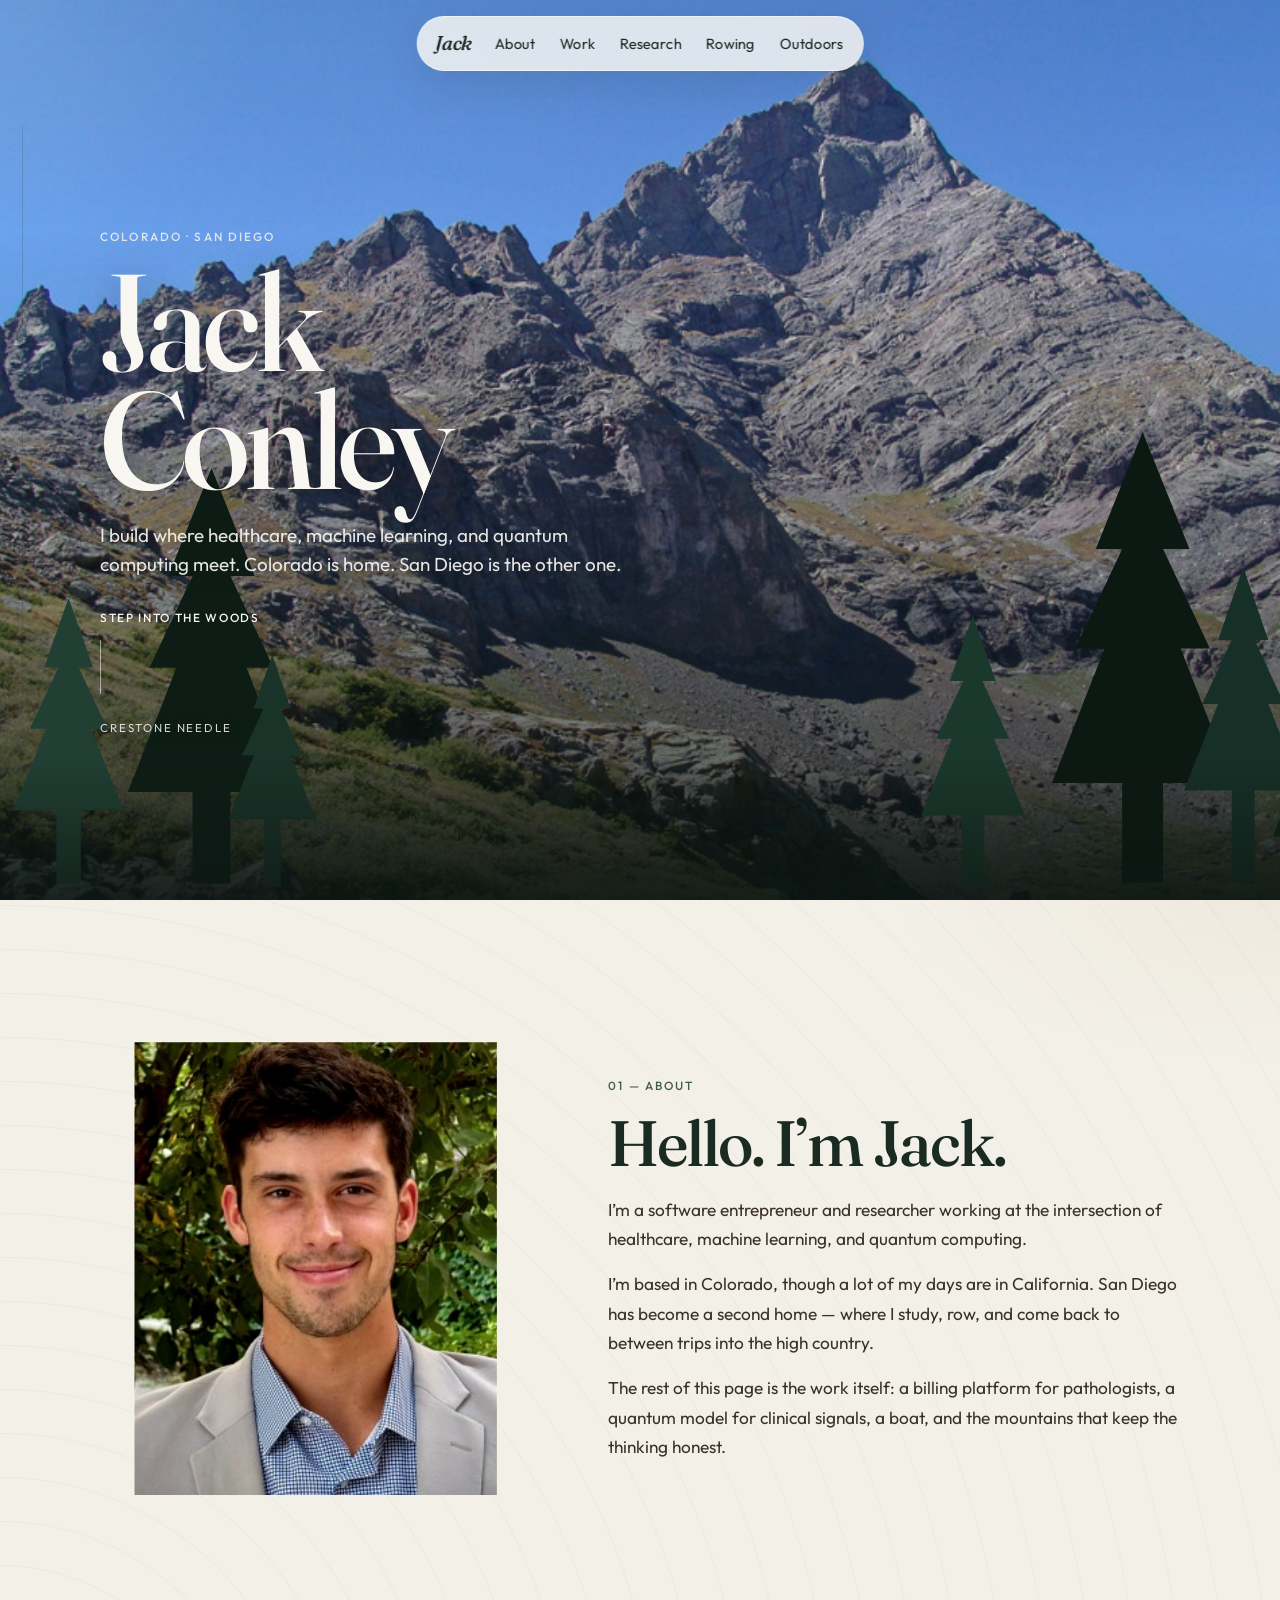
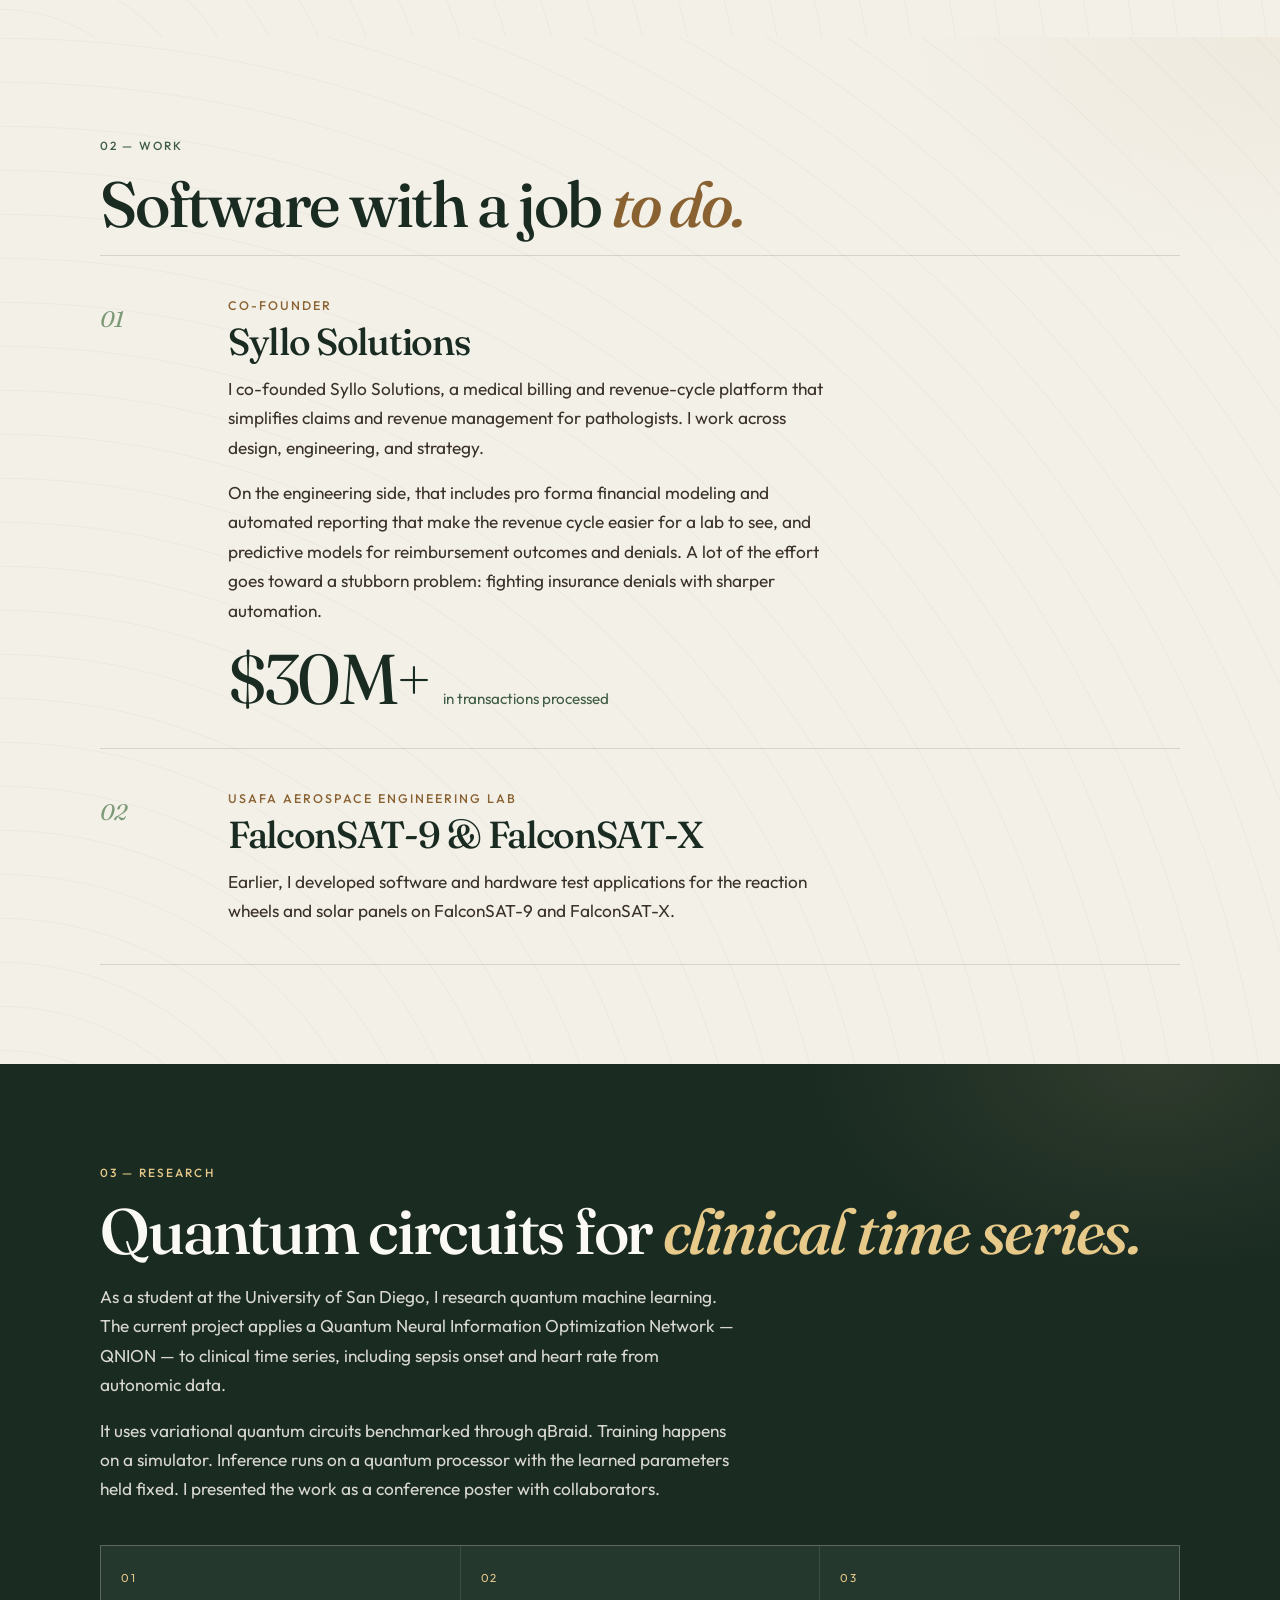
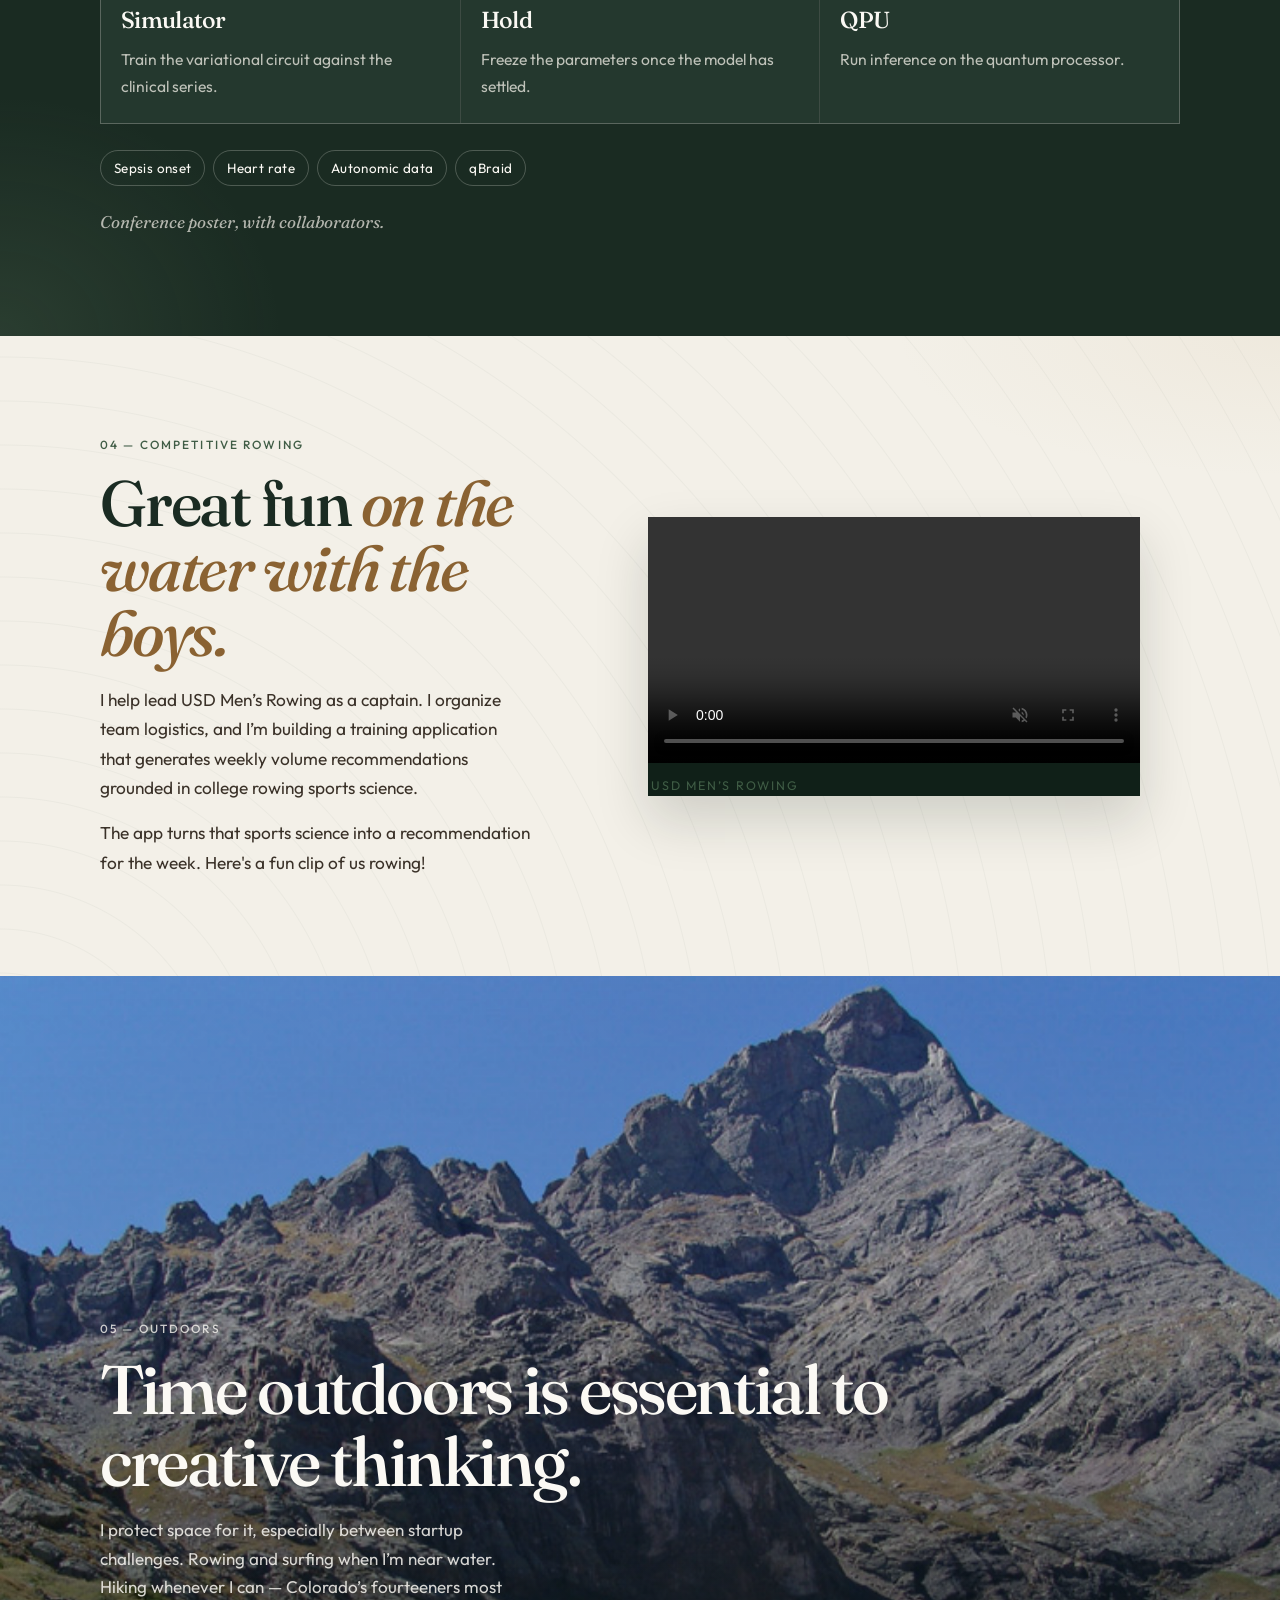
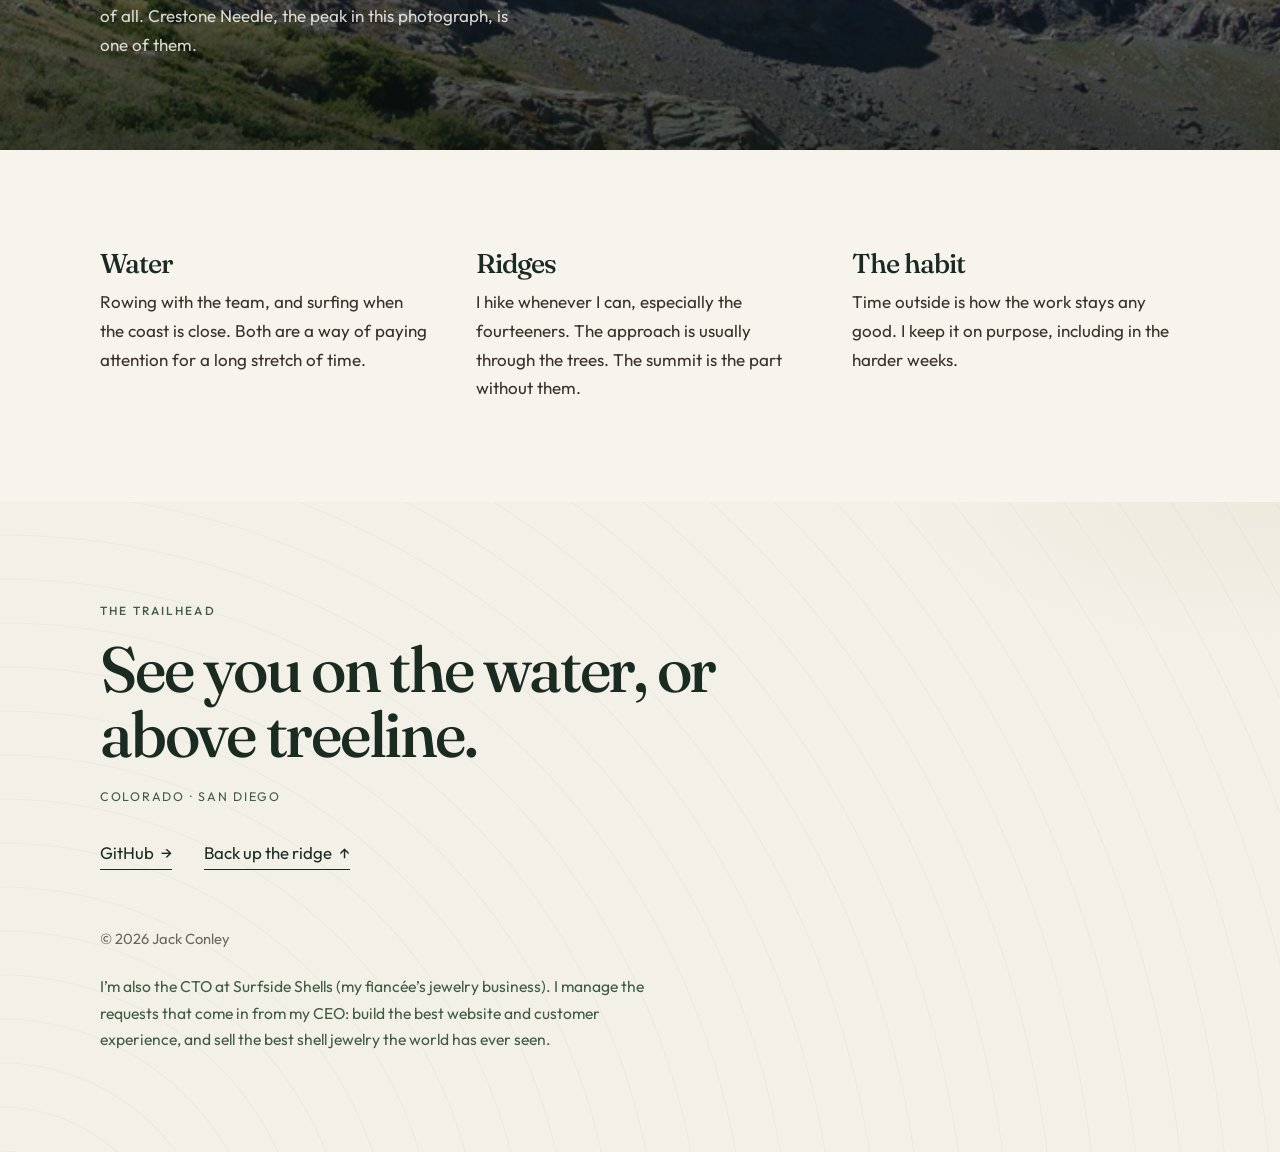
==== commit 974c3539: "Update index.html to reflect personal branding including new title, meta descriptions, and enhanced " ====
--- a/index.html
+++ b/index.html
@@ -1,225 +1,231 @@
 <!doctype html>
 <html lang="en">
   <head>
-
-    <title>Your personal website</title>
     <meta charset="utf-8">
-    <meta name="viewport" content="width=device-width, initial-scale=1, shrink-to-fit=no">
-
-
-    <link href="https://fonts.googleapis.com/css?family=Open+Sans:300,400,700" rel="stylesheet">
-    <link rel="stylesheet" href="fonts/icomoon/style.css">
-
-    <link rel="stylesheet" href="css/bootstrap.min.css">
-    <link rel="stylesheet" href="css/jquery-ui.css">
-    <link rel="stylesheet" href="css/owl.carousel.min.css">
-    <link rel="stylesheet" href="css/owl.theme.default.min.css">
-    <link rel="stylesheet" href="css/owl.theme.default.min.css">
-
-    <link rel="stylesheet" href="css/jquery.fancybox.min.css">
-
-    <link rel="stylesheet" href="css/bootstrap-datepicker.css">
-
-    <link rel="stylesheet" href="fonts/flaticon/font/flaticon.css">
-
-    <link rel="stylesheet" href="css/aos.css">
-
-    <link rel="stylesheet" href="css/style.css">
-
+    <meta name="viewport" content="width=device-width, initial-scale=1">
+    <title>Jack Conley</title>
+    <meta name="description" content="Jack Conley is a software entrepreneur and researcher working across healthcare, machine learning, and quantum computing. Based in Colorado, with San Diego as a second home.">
+    <meta name="theme-color" content="#1a2b22">
+    <meta property="og:title" content="Jack Conley">
+    <meta property="og:description" content="Software entrepreneur and researcher at the intersection of healthcare, machine learning, and quantum computing.">
+    <meta property="og:type" content="website">
+    <meta property="og:image" content="https://jconley-usd.github.io/images/10019.jpg">
+    <link rel="icon" href="data:image/svg+xml,%3Csvg xmlns='http://www.w3.org/2000/svg' viewBox='0 0 32 32'%3E%3Crect fill='%231a2b22' width='32' height='32'/%3E%3Cpath fill='%23e7c98a' d='M16 5l7 16h-3l2 6H10l2-6H9z'/%3E%3C/svg%3E">
+    <link rel="preload" as="image" href="images/10019.jpg">
+    <link rel="preconnect" href="https://fonts.googleapis.com">
+    <link rel="preconnect" href="https://fonts.gstatic.com" crossorigin>
+    <link href="https://fonts.googleapis.com/css2?family=Fraunces:ital,opsz,wght@0,9..144,500;1,9..144,500&family=Outfit:wght@400;500&display=swap" rel="stylesheet">
+    <link rel="stylesheet" href="css/woods.css">
   </head>
-  <body data-spy="scroll" data-target=".site-navbar-target" data-offset="300">
-
-
-  <div id="overlayer"></div>
-  <div class="loader">
-    <div class="spinner-border text-primary" role="status">
-      <span class="sr-only">Loading...</span>
-    </div>
-  </div>
-
-
-  <div class="site-wrap">
-
-    <div class="site-mobile-menu site-navbar-target">
-      <div class="site-mobile-menu-header">
-        <div class="site-mobile-menu-close mt-3">
-          <span class="icon-close2 js-menu-toggle"></span>
-        </div>
-      </div>
-      <div class="site-mobile-menu-body"></div>
-    </div>
-
-
-    <header class="site-navbar py-4 js-sticky-header site-navbar-target" role="banner">
-
-      <div class="container">
-        <div class="row align-items-center">
-
-          <div class="col-6 col-xl-2">
-            <h1 class="mb-0 site-logo"><a href="#" class="h2 mb-0">Your Name</a></h1>
-          </div>
-
-          <div class="col-12 col-md-10 d-none d-xl-block">
-            <nav class="site-navigation position-relative text-right" role="navigation">
-
-              <ul class="site-menu main-menu js-clone-nav mr-auto d-none d-lg-block">
-                <li><a href="#about-section" class="nav-link">About</a></li>
-                <li><a href="#projects-section" class="nav-link">Projects</a></li>
-                <li><a href="#contact-section" class="nav-link">Contact</a></li>
-              </ul>
-            </nav>
-          </div>
-
-
-          <div class="col-6 d-inline-block d-xl-none ml-md-0 py-3" style="position: relative; top: 3px;"><a href="#" class="site-menu-toggle js-menu-toggle float-right"><span class="icon-menu h3"></span></a></div>
-
-        </div>
-      </div>
-
+  <body>
+    <a class="skip" href="#about">Skip to content</a>
+    <div class="progress" aria-hidden="true"></div>
+    <div class="sunspot" aria-hidden="true"></div>
+    <div class="grain" aria-hidden="true"></div>
+    <div class="trail-rail" aria-hidden="true"><span class="trail-fill"></span></div>
+
+    <header class="nav">
+      <a class="brand" href="#top">Jack</a>
+      <button class="nav-toggle" type="button" aria-expanded="false" aria-controls="site-nav">
+        <span class="sr-only">Open menu</span>
+        <span class="burger" aria-hidden="true"></span>
+      </button>
+      <ul class="nav-links" id="site-nav">
+        <li><a href="#about">About</a></li>
+        <li><a href="#work">Work</a></li>
+        <li><a href="#research">Research</a></li>
+        <li><a href="#rowing">Rowing</a></li>
+        <li><a href="#outdoors">Outdoors</a></li>
+      </ul>
     </header>
 
-
-
-
-    <div class="site-section cta-big-image border-bottom" id="about-section">
-      <div class="container" style="padding-top: 30px">
-        <div class="row">
-          <div class="col-lg-6 mb-5" data-aos="fade-up" data-aos-delay="">
-
-            <img src="" alt="Image of you of something fun" class="img-fluid">
-
-          </div>
-          <div class="col-lg-5 ml-auto" data-aos="fade-up" data-aos-delay="100">
-            <div class="mb-4">
-              <p>
-               Who you are
+    <main>
+      <section class="hero" id="top">
+        <div class="hero-media">
+          <img src="images/10019.jpg" alt="Crestone Needle, a fourteener in Colorado’s Sangre de Cristo range, under a clear blue sky">
+          <div class="hero-shade"></div>
+        </div>
+        <div class="drift" aria-hidden="true">
+          <span style="--x:12%;--t:16s;--delay:-4s;--s:28px;--c:#e2c27a"></span>
+          <span style="--x:28%;--t:19s;--delay:-11s;--s:-36px;--c:#c4894a"></span>
+          <span style="--x:47%;--t:21s;--delay:-7s;--s:18px;--c:#d8c49a"></span>
+          <span style="--x:63%;--t:15s;--delay:-2s;--s:-22px;--c:#8ea37a"></span>
+          <span style="--x:78%;--t:18s;--delay:-14s;--s:32px;--c:#c6a15a"></span>
+          <span style="--x:90%;--t:22s;--delay:-9s;--s:-16px;--c:#a67c52"></span>
+        </div>
+        <div class="grove" aria-hidden="true">
+          <svg class="pine" style="--x:-1%;--h:34vh;--d:-1s" viewBox="0 0 80 150"><path fill="#214033" d="M40 2l12 34h-7l14 30h-8l16 40H46v36H34V106H13l16-40h-8l14-30h-7z"/></svg>
+          <svg class="pine" style="--x:7%;--h:48vh;--d:-3.2s" viewBox="0 0 90 160"><path fill="#0e1c16" d="M45 0l16 40h-9l16 34h-10l18 46H52v34H38V120H14l18-46H22l16-34h-9z"/></svg>
+          <svg class="pine" style="--x:16%;--h:28vh;--d:-0.4s" viewBox="0 0 80 150"><path fill="#1a3329" d="M40 4l11 32h-6l13 28h-7l15 38H45v40H35V102H14l15-38h-7l13-28h-6z"/></svg>
+          <svg class="pine" style="--x:70%;--h:32vh;--d:-2.4s" viewBox="0 0 80 150"><path fill="#1b382c" d="M40 2l12 34h-7l14 30h-8l16 40H46v36H34V106H13l16-40h-8l14-30h-7z"/></svg>
+          <svg class="pine" style="--x:79%;--h:52vh;--d:-4.5s" viewBox="0 0 90 160"><path fill="#0c1812" d="M45 0l16 40h-9l16 34h-10l18 46H52v34H38V120H14l18-46H22l16-34h-9z"/></svg>
+          <svg class="pine" style="--x:90%;--h:38vh;--d:-1.6s" viewBox="0 0 80 150"><path fill="#163028" d="M40 4l11 32h-6l13 28h-7l15 38H45v40H35V102H14l15-38h-7l13-28h-6z"/></svg>
+          <svg class="pine" style="--x:98%;--h:24vh;--d:-2.8s" viewBox="0 0 80 150"><path fill="#10241c" d="M40 2l12 34h-7l14 30h-8l16 40H46v36H34V106H13l16-40h-8l14-30h-7z"/></svg>
+        </div>
+        <div class="grove-mist" aria-hidden="true"></div>
+        <div class="hero-copy">
+          <p class="kicker">Colorado · San Diego</p>
+          <h1><span>Jack</span><span>Conley</span></h1>
+          <p class="lede">I build where healthcare, machine learning, and quantum computing meet. Colorado is home. San Diego is the other one.</p>
+          <a class="step" href="#about">Step into the woods<i aria-hidden="true"></i></a>
+          <p class="hero-caption">Crestone Needle</p>
+        </div>
+      </section>
+
+      <section class="sheet" id="about" data-section>
+        <div class="wrap about-grid">
+          <figure class="portrait reveal">
+            <img src="images/1783689280742.jpg" alt="Portrait of Jack Conley in a light gray blazer, with green leaves behind him">
+          </figure>
+          <div class="reveal" style="--d: 120ms">
+            <p class="kicker">01 — About</p>
+            <h2>Hello. I’m Jack.</h2>
+            <div class="prose">
+              <p>I’m a software entrepreneur and researcher working at the intersection of healthcare, machine learning, and quantum computing.</p>
+              <p>I’m based in Colorado, though a lot of my days are in California. San Diego has become a second home — where I study, row, and come back to between trips into the high country.</p>
+              <p>The rest of this page is the work itself: a billing platform for pathologists, a quantum model for clinical signals, a boat, and the mountains that keep the thinking honest.</p>
+            </div>
+          </div>
+        </div>
+      </section>
+
+      <section class="sheet" id="work" data-section>
+        <div class="wrap">
+          <div class="reveal">
+            <p class="kicker">02 — Work</p>
+            <h2>Software with a job <em>to do.</em></h2>
+          </div>
+
+          <article class="entry reveal">
+            <div class="index">01</div>
+            <div>
+              <p class="role">Co-founder</p>
+              <h3>Syllo Solutions</h3>
+              <div class="prose">
+                <p>I co-founded Syllo Solutions, a medical billing and revenue-cycle platform that simplifies claims and revenue management for pathologists. I work across design, engineering, and strategy.</p>
+                <p>On the engineering side, that includes pro forma financial modeling and automated reporting that make the revenue cycle easier for a lab to see, and predictive models for reimbursement outcomes and denials. A lot of the effort goes toward a stubborn problem: fighting insurance denials with sharper automation.</p>
+              </div>
+              <p class="stat">
+                <span class="stat-num"><span class="sr-only">Over 30 million dollars</span><span aria-hidden="true">$<span data-count="30">0</span>M+</span></span>
+                <span class="stat-label">in transactions processed</span>
               </p>
-              <p>
-                Professional info
-               </p>
-               <p>
-                Hobbies
-               </p>
-
-
-            </div>
-
-            
-
-          </div>
-        </div>
-      </div>
-    </div>
-
-
-
-    <section class="site-section border-bottom" id="projects-section">
-      <div class="container">
-        <div class="row mb-5 justify-content-center">
-          <div class="col-md-8 text-center">
-            <h2 class="section-title mb-3" data-aos="fade-up" data-aos-delay="">Projects</h2>
-          </div>
-        </div>
-        <div class="row">
-          <div class="col-lg-6 mb-5" data-aos="fade-up" data-aos-delay="">
-          
-            <img src="" alt="Image of your project" class="img-fluid">
-          
-          </div>
-          <div class="col-lg-5 ml-auto" data-aos="fade-up" data-aos-delay="100">
-            <div class="mb-4">
-              <h3>Project Title</h3>
-              <p>
-               Motivation of the project
-              </p>
-              <p>
-              Functional requirements/what the project does
-              </p>
-              <p>
-              Project design
-              </p>
-              <p>
-              Implementation
-              </p>
-
-
-            </div>
-
-            
-
-          </div>
-        </div>
-      </div>
-      
-
-    </section>
-
-
-    <section class="site-section" id="contact-section" data-aos="fade">
-      <div class="container">
-        <div class="row mb-5">
-          <div class="col-12 text-center">
-            <h2 class="section-title mb-3">Contact Me</h2>
-          </div>
-        </div>
-        <div class="row mb-5 text-center">
-
-
-
-          
-          
-          <div class="col-md-12 text-center">
-            <p class="mb-0">
-              <span class="icon-mail_outline d-block h4 text-primary"></span>
-              <span>email address</span>
-            </p>
-          </div>
-          
-          <div class="col-md-12 text-center">
-            <p class="mb-0">
-              <span class="icon-graduation-cap d-block h4 text-primary"></span>
-              <a href="">Resume</a>
-            </p>
-          </div>
-        </div>
-
-      </div>
-    </section>
-
-
-    <footer class="site-footer">
-      <div class="container">
-
-          <div class="col-md-12 text-center">
-            <p>
-            <!-- Link back to Colorlib can't be removed. Template is licensed under CC BY 3.0. -->
-            Copyright &copy;<script>document.write(new Date().getFullYear());</script> All rights reserved | This website builds on a template by <a href="https://colorlib.com" target="_blank" >Colorlib</a>
-            <!-- Link back to Colorlib can't be removed. Template is licensed under CC BY 3.0. -->
-            </p>
-
-          </div>
-
-
+            </div>
+          </article>
+
+          <article class="entry reveal" style="--d: 80ms">
+            <div class="index">02</div>
+            <div>
+              <p class="role">USAFA Aerospace Engineering Lab</p>
+              <h3>FalconSAT-9 &amp; FalconSAT-X</h3>
+              <div class="prose">
+                <p>Earlier, I developed software and hardware test applications for the reaction wheels and solar panels on FalconSAT-9 and FalconSAT-X.</p>
+              </div>
+            </div>
+          </article>
+        </div>
+      </section>
+
+      <section class="shade" id="research" data-section>
+        <div class="wrap">
+          <div class="reveal">
+            <p class="kicker">03 — Research</p>
+            <h2>Quantum circuits for <em>clinical time series.</em></h2>
+            <div class="prose">
+              <p>As a student at the University of San Diego, I research quantum machine learning. The current project applies a Quantum Neural Information Optimization Network — QNION — to clinical time series, including sepsis onset and heart rate from autonomic data.</p>
+              <p>It uses variational quantum circuits benchmarked through qBraid. Training happens on a simulator. Inference runs on a quantum processor with the learned parameters held fixed. I presented the work as a conference poster with collaborators.</p>
+            </div>
+          </div>
+          <ol class="pipeline reveal" style="--d: 100ms">
+            <li>
+              <span>01</span>
+              <strong>Simulator</strong>
+              <p>Train the variational circuit against the clinical series.</p>
+            </li>
+            <li>
+              <span>02</span>
+              <strong>Hold</strong>
+              <p>Freeze the parameters once the model has settled.</p>
+            </li>
+            <li>
+              <span>03</span>
+              <strong>QPU</strong>
+              <p>Run inference on the quantum processor.</p>
+            </li>
+          </ol>
+          <ul class="chips reveal" style="--d: 160ms">
+            <li>Sepsis onset</li>
+            <li>Heart rate</li>
+            <li>Autonomic data</li>
+            <li>qBraid</li>
+          </ul>
+          <p class="poster-note reveal">Conference poster, with collaborators.</p>
+        </div>
+      </section>
+
+      <section class="sheet" id="rowing" data-section>
+        <div class="wrap boat-grid">
+          <div class="reveal">
+            <p class="kicker">04 — Competitive Rowing</p>
+            <h2>Great fun <em>on the water with the boys.</em></h2>
+            <div class="prose">
+              <p>I help lead USD Men’s Rowing as a captain. I organize team logistics, and I’m building a training application that generates weekly volume recommendations grounded in college rowing sports science.</p>
+              <p>The app turns that sports science into a recommendation for the week. Here's a fun clip of us rowing!</p>
+            </div>
+          </div>
+          <figure class="film reveal" style="--d: 120ms">
+            <video controls playsinline muted loop preload="metadata" aria-label="Video of rowing with USD Men’s Rowing">
+              <source src="images/IMG_0549.MP4" type="video/mp4">
+            </video>
+            <figcaption>USD Men’s Rowing</figcaption>
+          </figure>
+        </div>
+      </section>
+
+      <section id="outdoors" data-section>
+        <div class="overlook">
+          <img src="images/10019.jpg" alt="">
+          <div class="overlook-shade"></div>
+          <div class="wrap">
+            <p class="kicker reveal">05 — Outdoors</p>
+            <blockquote class="quote reveal" style="--d: 80ms">Time outdoors is essential to creative thinking.</blockquote>
+            <p class="quote-by reveal" style="--d: 140ms">I protect space for it, especially between startup challenges. Rowing and surfing when I’m near water. Hiking whenever I can — Colorado’s fourteeners most of all. Crestone Needle, the peak in this photograph, is one of them.</p>
+          </div>
+        </div>
+        <div class="sheet habits">
+          <div class="wrap">
+            <ul class="notes">
+              <li class="reveal">
+                <h3>Water</h3>
+                <p>Rowing with the team, and surfing when the coast is close. Both are a way of paying attention for a long stretch of time.</p>
+              </li>
+              <li class="reveal" style="--d: 80ms">
+                <h3>Ridges</h3>
+                <p>I hike whenever I can, especially the fourteeners. The approach is usually through the trees. The summit is the part without them.</p>
+              </li>
+              <li class="reveal" style="--d: 140ms">
+                <h3>The habit</h3>
+                <p>Time outside is how the work stays any good. I keep it on purpose, including in the harder weeks.</p>
+              </li>
+            </ul>
+          </div>
+        </div>
+      </section>
+    </main>
+
+    <footer class="sheet close">
+      <div class="wrap">
+        <p class="kicker">The trailhead</p>
+        <h2>See you on the water, or above treeline.</h2>
+        <p class="where">Colorado · San Diego</p>
+        <div class="links">
+          <a class="textlink" href="https://github.com/jconley-usd" target="_blank" rel="noopener noreferrer">GitHub <span aria-hidden="true">→</span></a>
+          <a class="textlink" href="#top">Back up the ridge <span aria-hidden="true">↑</span></a>
+        </div>
+        <p class="fine">© <span id="year">2026</span> Jack Conley</p>
+        <p class="postscript">I’m also the CTO at Surfside Shells (my fiancée’s jewelry business). I manage the requests that come in from my CEO: build the best website and customer experience, and sell the best shell jewelry the world has ever seen.</p>
       </div>
     </footer>
 
-  </div> <!-- .site-wrap -->
-
-  <script src="js/jquery-3.3.1.min.js"></script>
-  <script src="js/jquery-ui.js"></script>
-  <script src="js/popper.min.js"></script>
-  <script src="js/bootstrap.min.js"></script>
-  <script src="js/owl.carousel.min.js"></script>
-  <script src="js/jquery.countdown.min.js"></script>
-  <script src="js/jquery.easing.1.3.js"></script>
-  <script src="js/aos.js"></script>
-  <script src="js/jquery.fancybox.min.js"></script>
-  <script src="js/jquery.sticky.js"></script>
-  <script src="js/isotope.pkgd.min.js"></script>
-  <script src="js/collapsable.js"></script>
-
-
-  <script src="js/main.js"></script>
-
+    <script src="js/woods.js"></script>
   </body>
 </html>
--- a/css/woods.css
+++ b/css/woods.css
@@ -0,0 +1,1007 @@
+:root {
+  --ink: #1a2b22;
+  --bark: #3a3128;
+  --moss: #3f5c45;
+  --fern: #7d9a78;
+  --paper: #f3f0e8;
+  --paper-2: #f7f4ee;
+  --cream: #fbf9f4;
+  --amber: #c4a574;
+  --amber-deep: #8a6232;
+  --gold: #e7c98a;
+  --shade: #1a2b22;
+  --shade-2: #24382e;
+  --line: rgba(26, 43, 34, 0.14);
+  --serif: "Fraunces", "Iowan Old Style", Palatino, Georgia, serif;
+  --sans: "Outfit", "Segoe UI", Helvetica, Arial, sans-serif;
+  --ease: cubic-bezier(0.16, 1, 0.3, 1);
+  --wrap: min(1080px, calc(100% - 3rem));
+}
+
+*,
+*::before,
+*::after {
+  box-sizing: border-box;
+}
+
+html {
+  scroll-behavior: smooth;
+  scroll-padding-top: 6rem;
+  background: #102018;
+}
+
+body {
+  margin: 0;
+  color: var(--bark);
+  background: var(--paper);
+  font-family: var(--sans);
+  font-size: 1.0625rem;
+  font-weight: 400;
+  line-height: 1.7;
+  text-rendering: optimizeLegibility;
+  -webkit-font-smoothing: antialiased;
+  overflow-x: clip;
+}
+
+body.menu-open {
+  overflow: hidden;
+}
+
+::selection {
+  background: #e4d3ae;
+  color: var(--ink);
+}
+
+img,
+video {
+  max-width: 100%;
+}
+
+a {
+  color: inherit;
+}
+
+:focus-visible {
+  outline: 2px solid var(--amber-deep);
+  outline-offset: 3px;
+}
+
+.sr-only {
+  position: absolute;
+  width: 1px;
+  height: 1px;
+  padding: 0;
+  margin: -1px;
+  overflow: hidden;
+  clip: rect(0, 0, 0, 0);
+  white-space: nowrap;
+  border: 0;
+}
+
+.skip {
+  position: absolute;
+  left: 1rem;
+  top: -4rem;
+  z-index: 100;
+  background: var(--cream);
+  color: var(--ink);
+  padding: 0.55rem 0.8rem;
+  text-decoration: none;
+}
+
+.skip:focus {
+  top: 0.8rem;
+}
+
+.progress {
+  position: fixed;
+  inset: 0 0 auto 0;
+  height: 2px;
+  background: linear-gradient(90deg, var(--moss), var(--amber));
+  transform: scaleX(0);
+  transform-origin: 0 50%;
+  z-index: 80;
+  pointer-events: none;
+}
+
+.sunspot {
+  position: fixed;
+  left: 0;
+  top: 0;
+  z-index: 5;
+  width: 540px;
+  height: 540px;
+  margin: -270px 0 0 -270px;
+  border-radius: 50%;
+  pointer-events: none;
+  background: radial-gradient(circle, rgba(255, 214, 150, 0.28), rgba(255, 214, 150, 0) 68%);
+  mix-blend-mode: soft-light;
+  opacity: 0;
+  transition: opacity 0.6s ease;
+}
+
+html.has-pointer .sunspot {
+  opacity: 1;
+}
+
+.grain {
+  position: fixed;
+  inset: 0;
+  z-index: 4;
+  pointer-events: none;
+  opacity: 0.14;
+  mix-blend-mode: multiply;
+  background-image: url("data:image/svg+xml;utf8,<svg xmlns='http://www.w3.org/2000/svg' width='180' height='180'><filter id='n'><feTurbulence type='fractalNoise' baseFrequency='0.85' numOctaves='2' stitchTiles='stitch'/></filter><rect width='100%' height='100%' filter='url(%23n)' opacity='0.55'/></svg>");
+}
+
+.trail-rail {
+  position: fixed;
+  top: 14vh;
+  bottom: 14vh;
+  left: 1.35rem;
+  width: 1px;
+  background: rgba(26, 43, 34, 0.16);
+  z-index: 30;
+  pointer-events: none;
+}
+
+.trail-fill {
+  display: block;
+  width: 100%;
+  height: 100%;
+  background: var(--amber);
+  transform: scaleY(0);
+  transform-origin: top center;
+}
+
+.nav {
+  position: fixed;
+  z-index: 40;
+  top: 16px;
+  left: 50%;
+  transform: translateX(-50%);
+  display: flex;
+  align-items: center;
+  gap: 0.4rem;
+  width: max-content;
+  max-width: calc(100% - 1.5rem);
+  padding: 0.45rem 0.5rem 0.45rem 1.05rem;
+  background: rgba(251, 249, 244, 0.82);
+  border: 1px solid rgba(255, 255, 255, 0.55);
+  border-radius: 999px;
+  box-shadow: 0 12px 40px rgba(16, 32, 24, 0.1);
+  backdrop-filter: blur(16px);
+}
+
+.brand {
+  font-family: var(--serif);
+  font-weight: 500;
+  font-style: italic;
+  font-size: 1.25rem;
+  letter-spacing: -0.03em;
+  text-decoration: none;
+  color: var(--ink);
+  padding-right: 0.35rem;
+}
+
+.nav-links {
+  display: flex;
+  align-items: center;
+  gap: 0.1rem;
+  list-style: none;
+  margin: 0;
+  padding: 0;
+}
+
+.nav-links a {
+  display: inline-block;
+  text-decoration: none;
+  color: var(--ink);
+  font-size: 0.92rem;
+  letter-spacing: 0.01em;
+  padding: 0.42rem 0.72rem;
+  border-radius: 999px;
+  transition: background 0.35s ease, color 0.35s ease;
+}
+
+.nav-links a:hover {
+  background: rgba(26, 43, 34, 0.06);
+}
+
+.nav-links a.is-current {
+  background: var(--ink);
+  color: var(--cream);
+}
+
+.nav-toggle {
+  display: none;
+  width: 42px;
+  height: 42px;
+  border: 0;
+  border-radius: 50%;
+  background: transparent;
+  color: var(--ink);
+  cursor: pointer;
+}
+
+.burger,
+.burger::before,
+.burger::after {
+  display: block;
+  width: 16px;
+  height: 1.5px;
+  background: currentColor;
+  position: relative;
+  transition: transform 0.35s var(--ease), opacity 0.2s ease;
+}
+
+.burger::before,
+.burger::after {
+  content: "";
+  position: absolute;
+  left: 0;
+}
+
+.burger::before {
+  top: -6px;
+}
+
+.burger::after {
+  top: 6px;
+}
+
+.nav.is-open .burger {
+  background: transparent;
+}
+
+.nav.is-open .burger::before {
+  top: 0;
+  transform: rotate(40deg);
+}
+
+.nav.is-open .burger::after {
+  top: 0;
+  transform: rotate(-40deg);
+}
+
+.wrap {
+  width: var(--wrap);
+  margin-inline: auto;
+}
+
+.kicker {
+  margin: 0 0 0.9rem;
+  font-size: 0.74rem;
+  font-weight: 500;
+  letter-spacing: 0.18em;
+  text-transform: uppercase;
+  color: var(--moss);
+}
+
+h1,
+h2,
+h3 {
+  font-family: var(--serif);
+  font-weight: 500;
+  letter-spacing: -0.035em;
+  color: var(--ink);
+}
+
+h1 {
+  margin: 0;
+  font-size: clamp(4.4rem, 12vw, 8.6rem);
+  line-height: 0.86;
+  color: var(--cream);
+  text-shadow: 0 10px 40px rgba(0, 0, 0, 0.28);
+}
+
+h1 span {
+  display: block;
+}
+
+h2 {
+  margin: 0 0 1.2rem;
+  font-size: clamp(2.5rem, 5vw, 4.15rem);
+  line-height: 1.02;
+}
+
+h2 em,
+.quote em {
+  font-style: italic;
+  font-weight: 500;
+  color: var(--amber-deep);
+}
+
+h3 {
+  margin: 0 0 0.7rem;
+  font-size: clamp(1.8rem, 3vw, 2.35rem);
+  line-height: 1.1;
+}
+
+p {
+  margin: 0;
+}
+
+p + p {
+  margin-top: 1rem;
+}
+
+.hero {
+  position: relative;
+  min-height: 100vh;
+  min-height: 100dvh;
+  display: flex;
+  align-items: flex-end;
+  overflow: hidden;
+  color: var(--cream);
+  background: #14241c;
+}
+
+.hero-media,
+.hero-media img,
+.hero-shade,
+.treelines {
+  position: absolute;
+  inset: 0;
+}
+
+.hero-media img {
+  width: 100%;
+  height: 100%;
+  object-fit: cover;
+  object-position: center 42%;
+  transform-origin: 62% 40%;
+  opacity: 0;
+  animation: fade-in 1.5s ease 0.15s forwards, ken 32s ease-in-out 1.2s infinite alternate;
+}
+
+.hero-shade {
+  background:
+    linear-gradient(180deg, rgba(12, 24, 20, 0.05) 0%, rgba(12, 24, 20, 0) 26%, rgba(12, 24, 20, 0.28) 62%, rgba(8, 16, 13, 0.78) 100%);
+}
+
+.grove,
+.grove-mist {
+  position: absolute;
+  inset: auto 0 0 0;
+  pointer-events: none;
+  z-index: 2;
+}
+
+.grove {
+  height: 54vh;
+}
+
+.pine {
+  position: absolute;
+  bottom: 0;
+  left: var(--x);
+  height: var(--h);
+  width: auto;
+  transform-origin: 50% 100%;
+  animation: breeze 8.5s ease-in-out var(--d) infinite alternate;
+}
+
+.grove-mist {
+  height: 16vh;
+  background: linear-gradient(to top, rgba(12, 22, 18, 0.72), rgba(12, 22, 18, 0));
+}
+
+.drift {
+  position: absolute;
+  inset: 0;
+  pointer-events: none;
+  z-index: 2;
+}
+
+.drift span {
+  position: absolute;
+  top: -8%;
+  left: var(--x);
+  width: 12px;
+  height: 8px;
+  background: var(--c);
+  border-radius: 0 80% 0 80%;
+  opacity: 0;
+  animation: fall var(--t) linear var(--delay) infinite;
+}
+
+.hero-copy {
+  position: relative;
+  z-index: 3;
+  width: var(--wrap);
+  margin: 0 auto 18vh;
+}
+
+.hero .kicker {
+  color: rgba(251, 249, 244, 0.82);
+}
+
+.lede {
+  max-width: 34rem;
+  margin-top: 1.4rem;
+  font-size: 1.18rem;
+  line-height: 1.55;
+  color: rgba(251, 249, 244, 0.92);
+  text-shadow: 0 8px 24px rgba(0, 0, 0, 0.25);
+}
+
+.step {
+  display: inline-flex;
+  flex-direction: column;
+  align-items: flex-start;
+  gap: 0.75rem;
+  margin-top: 1.8rem;
+  color: var(--cream);
+  text-decoration: none;
+  letter-spacing: 0.14em;
+  text-transform: uppercase;
+  font-size: 0.74rem;
+  font-weight: 500;
+}
+
+.step i {
+  display: block;
+  width: 1px;
+  height: 54px;
+  background: rgba(251, 249, 244, 0.55);
+  position: relative;
+  overflow: hidden;
+}
+
+.step i::after {
+  content: "";
+  position: absolute;
+  left: 0;
+  top: -100%;
+  width: 100%;
+  height: 100%;
+  background: var(--gold);
+  animation: drip 1.8s ease-in-out infinite;
+}
+
+.hero-caption {
+  margin: 1.5rem 0 0;
+  font-size: 0.72rem;
+  letter-spacing: 0.16em;
+  text-transform: uppercase;
+  color: rgba(251, 249, 244, 0.86);
+  text-shadow: 0 2px 16px rgba(0, 0, 0, 0.45);
+}
+
+.sheet {
+  position: relative;
+  background-color: var(--paper);
+  background-image:
+    radial-gradient(ellipse 55% 40% at 100% 0%, rgba(196, 165, 116, 0.09), transparent 55%),
+    repeating-radial-gradient(circle at 0 120%, transparent 0 42px, rgba(47, 70, 54, 0.045) 43px, transparent 44px);
+}
+
+.sheet .wrap,
+.shade .wrap,
+.habits .wrap,
+.close .wrap {
+  padding-block: clamp(4.5rem, 11vh, 8rem);
+}
+
+.about-grid,
+.boat-grid {
+  display: grid;
+  grid-template-columns: 0.86fr 1.14fr;
+  gap: clamp(2rem, 6vw, 5.5rem);
+  align-items: center;
+}
+
+.portrait {
+  margin: 0;
+}
+
+.portrait img {
+  display: block;
+  width: 100%;
+  aspect-ratio: 4 / 5;
+  object-fit: cover;
+  object-position: center 18%;
+  filter: saturate(0.92) contrast(1.02);
+  box-shadow: 0 24px 50px rgba(26, 43, 34, 0.14);
+}
+
+.prose {
+  max-width: 38rem;
+  font-size: 1.08rem;
+}
+
+.role {
+  margin: 0 0 0.35rem;
+  color: var(--amber-deep);
+  font-size: 0.78rem;
+  font-weight: 500;
+  letter-spacing: 0.16em;
+  text-transform: uppercase;
+}
+
+.entry {
+  display: grid;
+  grid-template-columns: 6.5rem 1fr;
+  gap: 1rem 1.5rem;
+  padding: 2.4rem 0;
+  border-top: 1px solid var(--line);
+}
+
+.entry:last-child {
+  border-bottom: 1px solid var(--line);
+}
+
+.index {
+  font-family: var(--serif);
+  font-style: italic;
+  font-size: 1.4rem;
+  color: var(--fern);
+  padding-top: 0.35rem;
+}
+
+.entry h3 {
+  transition: color 0.35s ease;
+}
+
+.stat {
+  display: flex;
+  flex-wrap: wrap;
+  align-items: baseline;
+  gap: 0.35rem 0.9rem;
+  margin-top: 1.35rem;
+}
+
+.stat-num {
+  font-family: var(--serif);
+  font-size: clamp(3rem, 6vw, 4.4rem);
+  line-height: 0.9;
+  letter-spacing: -0.04em;
+  color: var(--ink);
+}
+
+.stat-label {
+  max-width: 12rem;
+  color: var(--moss);
+  font-size: 0.95rem;
+  line-height: 1.35;
+}
+
+.shade {
+  background:
+    radial-gradient(ellipse 45% 40% at 90% 0%, rgba(231, 201, 138, 0.1), transparent 60%),
+    radial-gradient(ellipse 40% 50% at 0% 100%, rgba(125, 154, 120, 0.16), transparent 55%),
+    var(--shade);
+  color: rgba(243, 240, 232, 0.88);
+}
+
+.shade h2,
+.shade h3 {
+  color: var(--cream);
+}
+
+.shade h2 em {
+  color: var(--gold);
+}
+
+.shade .kicker {
+  color: var(--gold);
+}
+
+.shade .prose {
+  max-width: 40rem;
+}
+
+.pipeline {
+  list-style: none;
+  display: grid;
+  grid-template-columns: repeat(3, 1fr);
+  gap: 1px;
+  margin: 2.6rem 0 0;
+  padding: 0;
+  background: rgba(243, 240, 232, 0.16);
+  border: 1px solid rgba(243, 240, 232, 0.16);
+}
+
+.pipeline li {
+  margin: 0;
+  padding: 1.35rem 1.25rem 1.5rem;
+  background: var(--shade-2);
+}
+
+.pipeline span {
+  display: block;
+  margin-bottom: 0.8rem;
+  font-size: 0.72rem;
+  letter-spacing: 0.16em;
+  color: var(--gold);
+}
+
+.pipeline strong {
+  display: block;
+  margin-bottom: 0.4rem;
+  font-family: var(--serif);
+  font-size: 1.45rem;
+  font-weight: 500;
+  letter-spacing: -0.03em;
+  color: var(--cream);
+}
+
+.pipeline p {
+  color: rgba(243, 240, 232, 0.75);
+  font-size: 0.98rem;
+}
+
+.chips {
+  display: flex;
+  flex-wrap: wrap;
+  gap: 0.5rem;
+  list-style: none;
+  margin: 1.6rem 0 0;
+  padding: 0;
+}
+
+.chips li {
+  border: 1px solid rgba(243, 240, 232, 0.24);
+  border-radius: 999px;
+  padding: 0.35rem 0.8rem;
+  font-size: 0.84rem;
+  letter-spacing: 0.03em;
+  color: var(--cream);
+}
+
+.poster-note {
+  margin-top: 1.4rem;
+  color: rgba(243, 240, 232, 0.7);
+  font-family: var(--serif);
+  font-style: italic;
+}
+
+.film {
+  background: #102018;
+  box-shadow: 0 24px 50px rgba(16, 32, 24, 0.16);
+}
+
+.film video {
+  display: block;
+  width: 100%;
+  height: auto;
+  vertical-align: middle;
+  background: #102018;
+}
+
+.film figcaption {
+  padding: 0.75rem 0.2rem 0;
+  font-size: 0.78rem;
+  letter-spacing: 0.14em;
+  text-transform: uppercase;
+  color: var(--moss);
+}
+
+.overlook {
+  position: relative;
+  min-height: 86vh;
+  min-height: 86dvh;
+  display: flex;
+  align-items: flex-end;
+  overflow: hidden;
+  color: var(--cream);
+  background: #14241c;
+}
+
+.overlook img {
+  position: absolute;
+  left: 0;
+  top: -12%;
+  width: 100%;
+  height: 124%;
+  object-fit: cover;
+  object-position: center 28%;
+  will-change: transform;
+}
+
+.overlook-shade {
+  position: absolute;
+  inset: 0;
+  background:
+    linear-gradient(180deg, rgba(10, 18, 14, 0.12) 0%, rgba(10, 18, 14, 0.2) 40%, rgba(8, 16, 12, 0.72) 100%);
+}
+
+.overlook .wrap {
+  position: relative;
+  z-index: 1;
+  padding-bottom: clamp(3.5rem, 10vh, 7rem);
+  padding-top: 6rem;
+}
+
+.overlook .kicker {
+  color: rgba(251, 249, 244, 0.78);
+}
+
+.quote {
+  margin: 0;
+  max-width: 12em;
+  font-family: var(--serif);
+  font-weight: 500;
+  font-size: clamp(2.4rem, 5.4vw, 4.3rem);
+  line-height: 1.05;
+  letter-spacing: -0.035em;
+  color: var(--cream);
+  text-shadow: 0 12px 36px rgba(0, 0, 0, 0.28);
+}
+
+.quote-by {
+  margin-top: 1.1rem;
+  max-width: 26rem;
+  color: rgba(251, 249, 244, 0.84);
+}
+
+.habits {
+  background: var(--paper-2);
+}
+
+.notes {
+  display: grid;
+  grid-template-columns: repeat(3, 1fr);
+  gap: clamp(1.5rem, 4vw, 3rem);
+  margin: 0;
+  padding: 0;
+  list-style: none;
+}
+
+.notes h3 {
+  font-size: 1.7rem;
+  margin-bottom: 0.55rem;
+}
+
+.close {
+  text-align: left;
+}
+
+.close h2 {
+  max-width: 10em;
+}
+
+.where {
+  margin-top: 0.4rem;
+  letter-spacing: 0.14em;
+  text-transform: uppercase;
+  font-size: 0.78rem;
+  color: var(--moss);
+}
+
+.links {
+  display: flex;
+  flex-wrap: wrap;
+  gap: 1.4rem 2rem;
+  margin-top: 2rem;
+}
+
+.textlink {
+  display: inline-flex;
+  align-items: center;
+  gap: 0.45rem;
+  color: var(--ink);
+  text-decoration: none;
+  border-bottom: 1px solid var(--ink);
+  padding-bottom: 0.12rem;
+  font-size: 1.05rem;
+}
+
+.textlink span {
+  transition: transform 0.35s var(--ease);
+}
+
+.textlink:hover span {
+  transform: translateX(5px);
+}
+
+.fine {
+  margin-top: 3.5rem;
+  color: rgba(58, 49, 40, 0.72);
+  font-size: 0.92rem;
+}
+
+.postscript {
+  max-width: 34rem;
+  margin: 1.35rem 0 0;
+  color: var(--moss);
+  font-size: 0.98rem;
+}
+
+html.js .reveal {
+  opacity: 0;
+  transform: translateY(28px);
+}
+
+html.js .reveal.in {
+  opacity: 1;
+  transform: none;
+  transition: opacity 0.9s ease, transform 1s var(--ease);
+  transition-delay: var(--d, 0ms);
+}
+
+html.js .portrait img {
+  clip-path: inset(8% 8% 8% 8%);
+  transition: clip-path 1.35s var(--ease) 0.1s;
+}
+
+html.js .reveal.in .portrait img {
+  clip-path: inset(0);
+}
+
+@media (hover: hover) {
+  .entry:hover h3 {
+    color: var(--amber-deep);
+  }
+
+  .pipeline li {
+    transition: background 0.35s ease;
+  }
+
+  .pipeline li:hover {
+    background: #2c4638;
+  }
+}
+
+@media (max-width: 900px) {
+  .about-grid,
+  .boat-grid,
+  .notes,
+  .pipeline {
+    grid-template-columns: 1fr;
+  }
+
+  .portrait {
+    max-width: 420px;
+    margin-inline: auto;
+  }
+
+  .boat-grid {
+    align-items: start;
+  }
+}
+
+@media (max-width: 760px) {
+  .nav {
+    left: 12px;
+    right: 12px;
+    transform: none;
+    width: auto;
+    justify-content: space-between;
+    border-radius: 18px;
+  }
+
+  .nav-toggle {
+    display: grid;
+    place-items: center;
+  }
+
+  .nav-links {
+    display: none;
+    position: absolute;
+    top: calc(100% + 8px);
+    left: 0;
+    right: 0;
+    flex-direction: column;
+    align-items: stretch;
+    padding: 0.45rem;
+    background: #f7f4ee;
+    border-radius: 16px;
+    box-shadow: 0 18px 44px rgba(16, 32, 24, 0.14);
+  }
+
+  .nav.is-open .nav-links {
+    display: flex;
+  }
+
+  .nav-links a {
+    padding: 0.75rem 0.8rem;
+  }
+
+  .hero-copy {
+    margin-bottom: 20vh;
+  }
+
+  .pine {
+    height: calc(var(--h) * 0.58);
+  }
+
+  .hero-caption {
+    display: none;
+  }
+
+  .entry {
+    grid-template-columns: 1fr;
+    gap: 0.2rem;
+    padding: 1.8rem 0;
+  }
+
+}
+
+@media (max-width: 1180px) {
+  .trail-rail {
+    display: none;
+  }
+}
+
+@media (prefers-reduced-motion: reduce) {
+  html {
+    scroll-behavior: auto;
+  }
+
+  .hero-media img,
+  .drift span,
+  .step i::after,
+  .pine {
+    animation: none !important;
+  }
+
+  .hero-media img {
+    opacity: 1;
+  }
+
+  html.js .reveal,
+  html.js .reveal.in {
+    opacity: 1;
+    transform: none;
+    transition: none;
+  }
+
+  html.js .portrait img,
+  html.js .reveal.in .portrait img {
+    clip-path: none;
+    transition: none;
+  }
+
+  .sunspot {
+    display: none;
+  }
+}
+
+@keyframes fade-in {
+  to {
+    opacity: 1;
+  }
+}
+
+@keyframes ken {
+  from {
+    transform: scale(1.06) translate3d(0, 0, 0);
+  }
+  to {
+    transform: scale(1.14) translate3d(-1.5%, -1%, 0);
+  }
+}
+
+@keyframes breeze {
+  from {
+    transform: rotate(-1.1deg);
+  }
+  to {
+    transform: rotate(1.15deg);
+  }
+}
+
+@keyframes fall {
+  0% {
+    transform: translate3d(0, -12vh, 0) rotate(0deg);
+    opacity: 0;
+  }
+  12% {
+    opacity: 0.8;
+  }
+  100% {
+    transform: translate3d(var(--s), 108vh, 0) rotate(240deg);
+    opacity: 0;
+  }
+}
+
+@keyframes drip {
+  0% {
+    top: -100%;
+  }
+  100% {
+    top: 110%;
+  }
+}
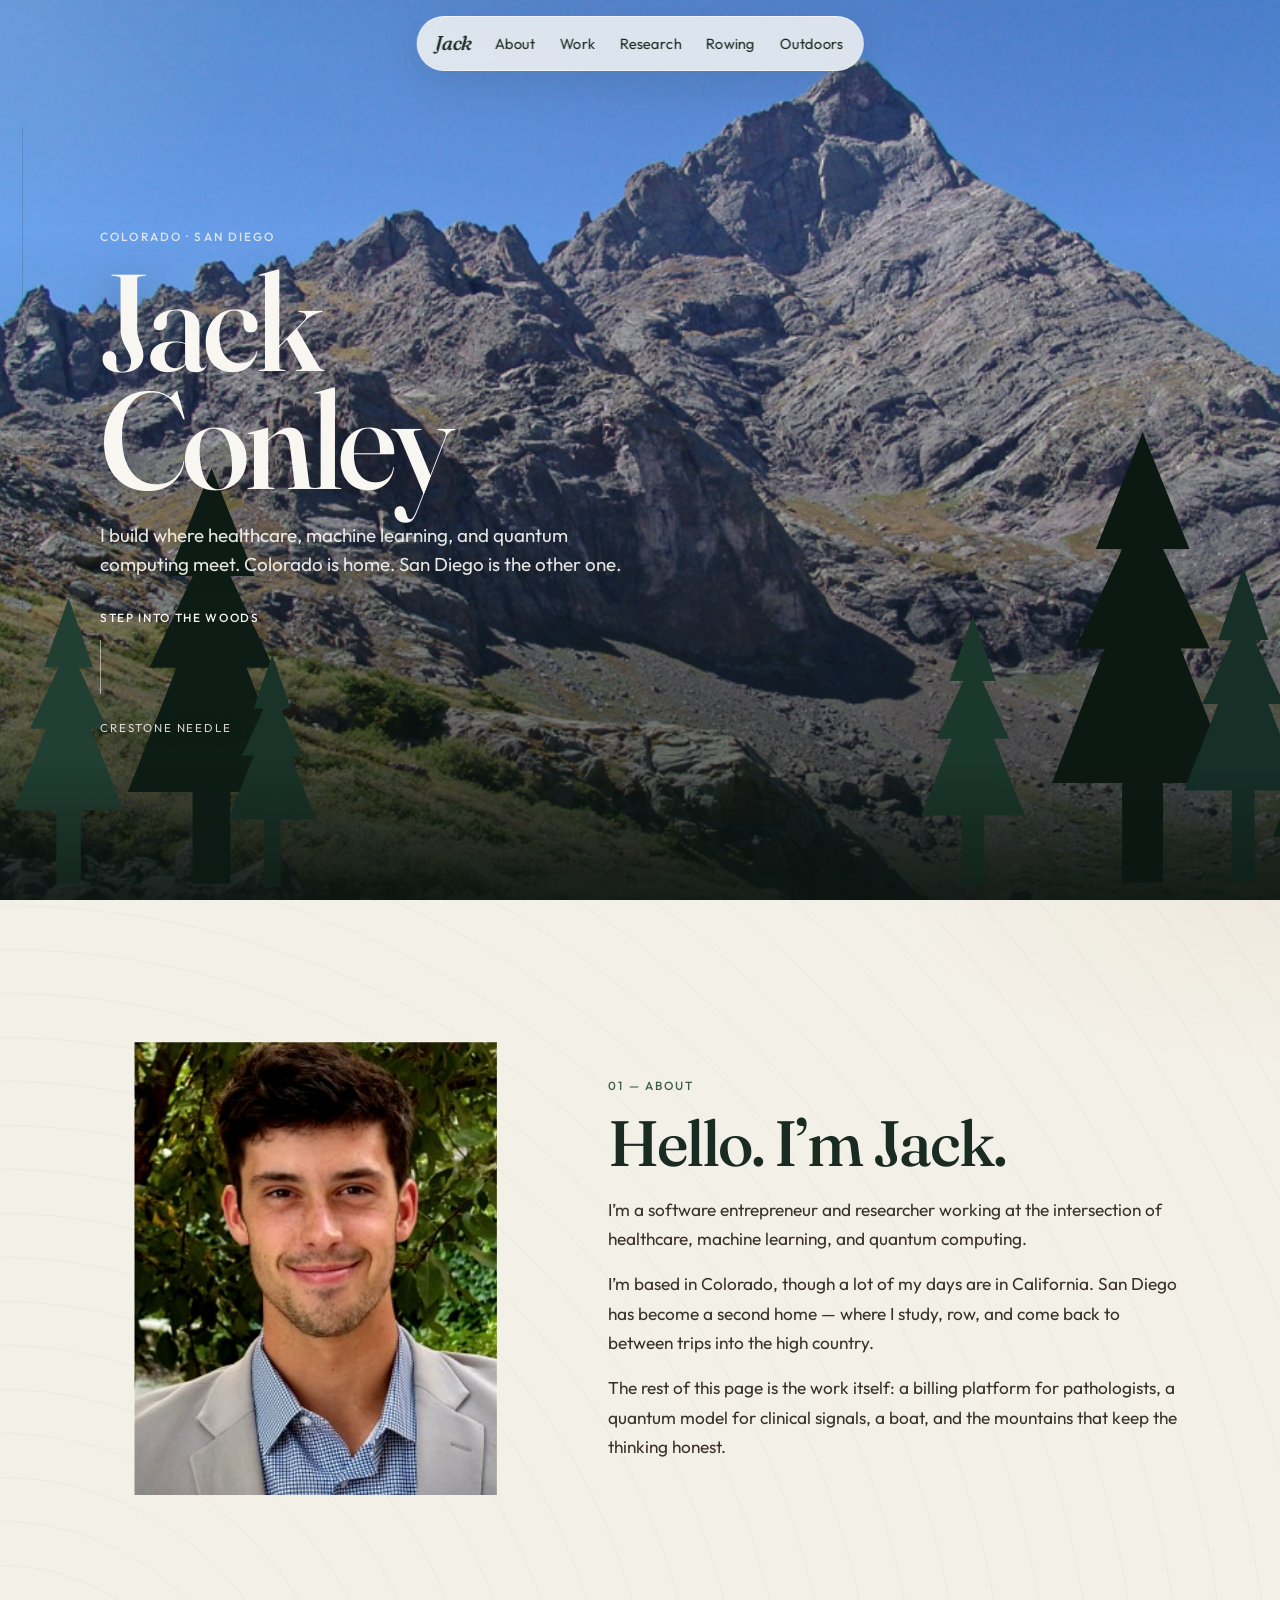
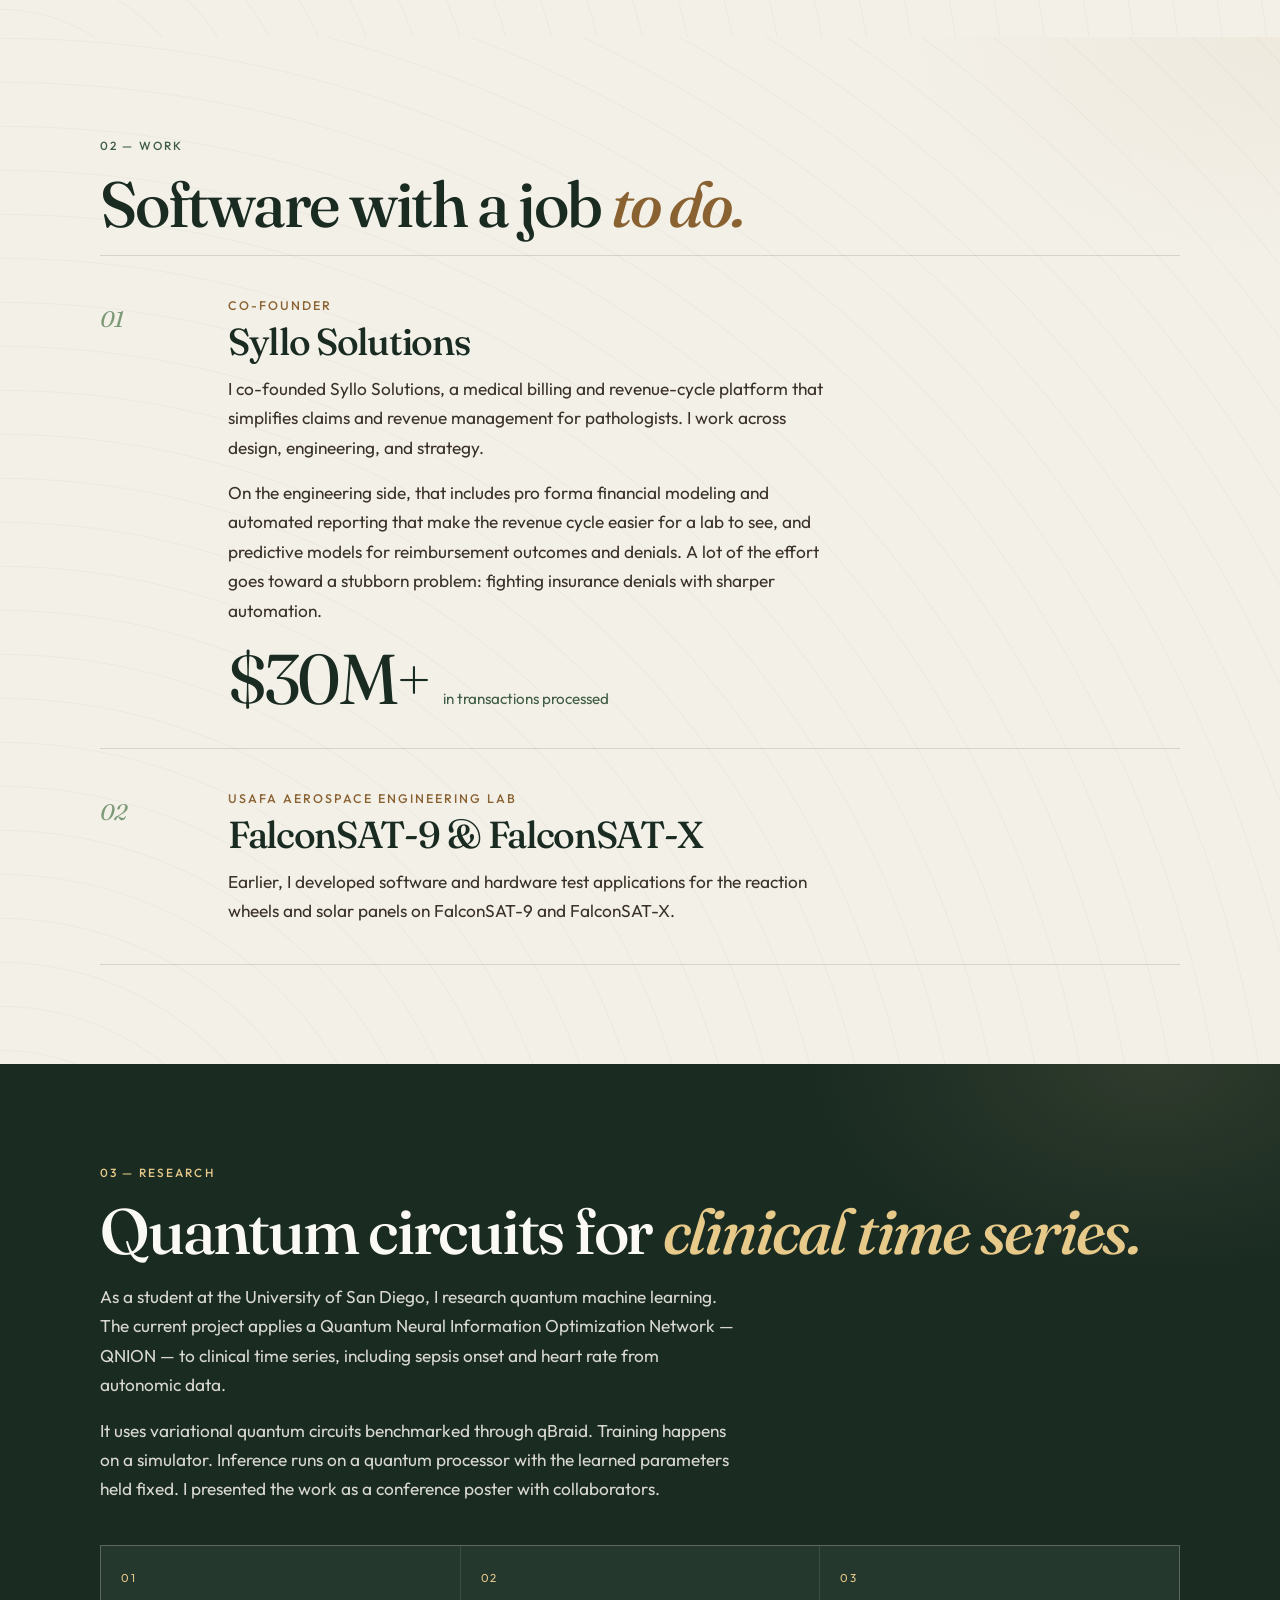
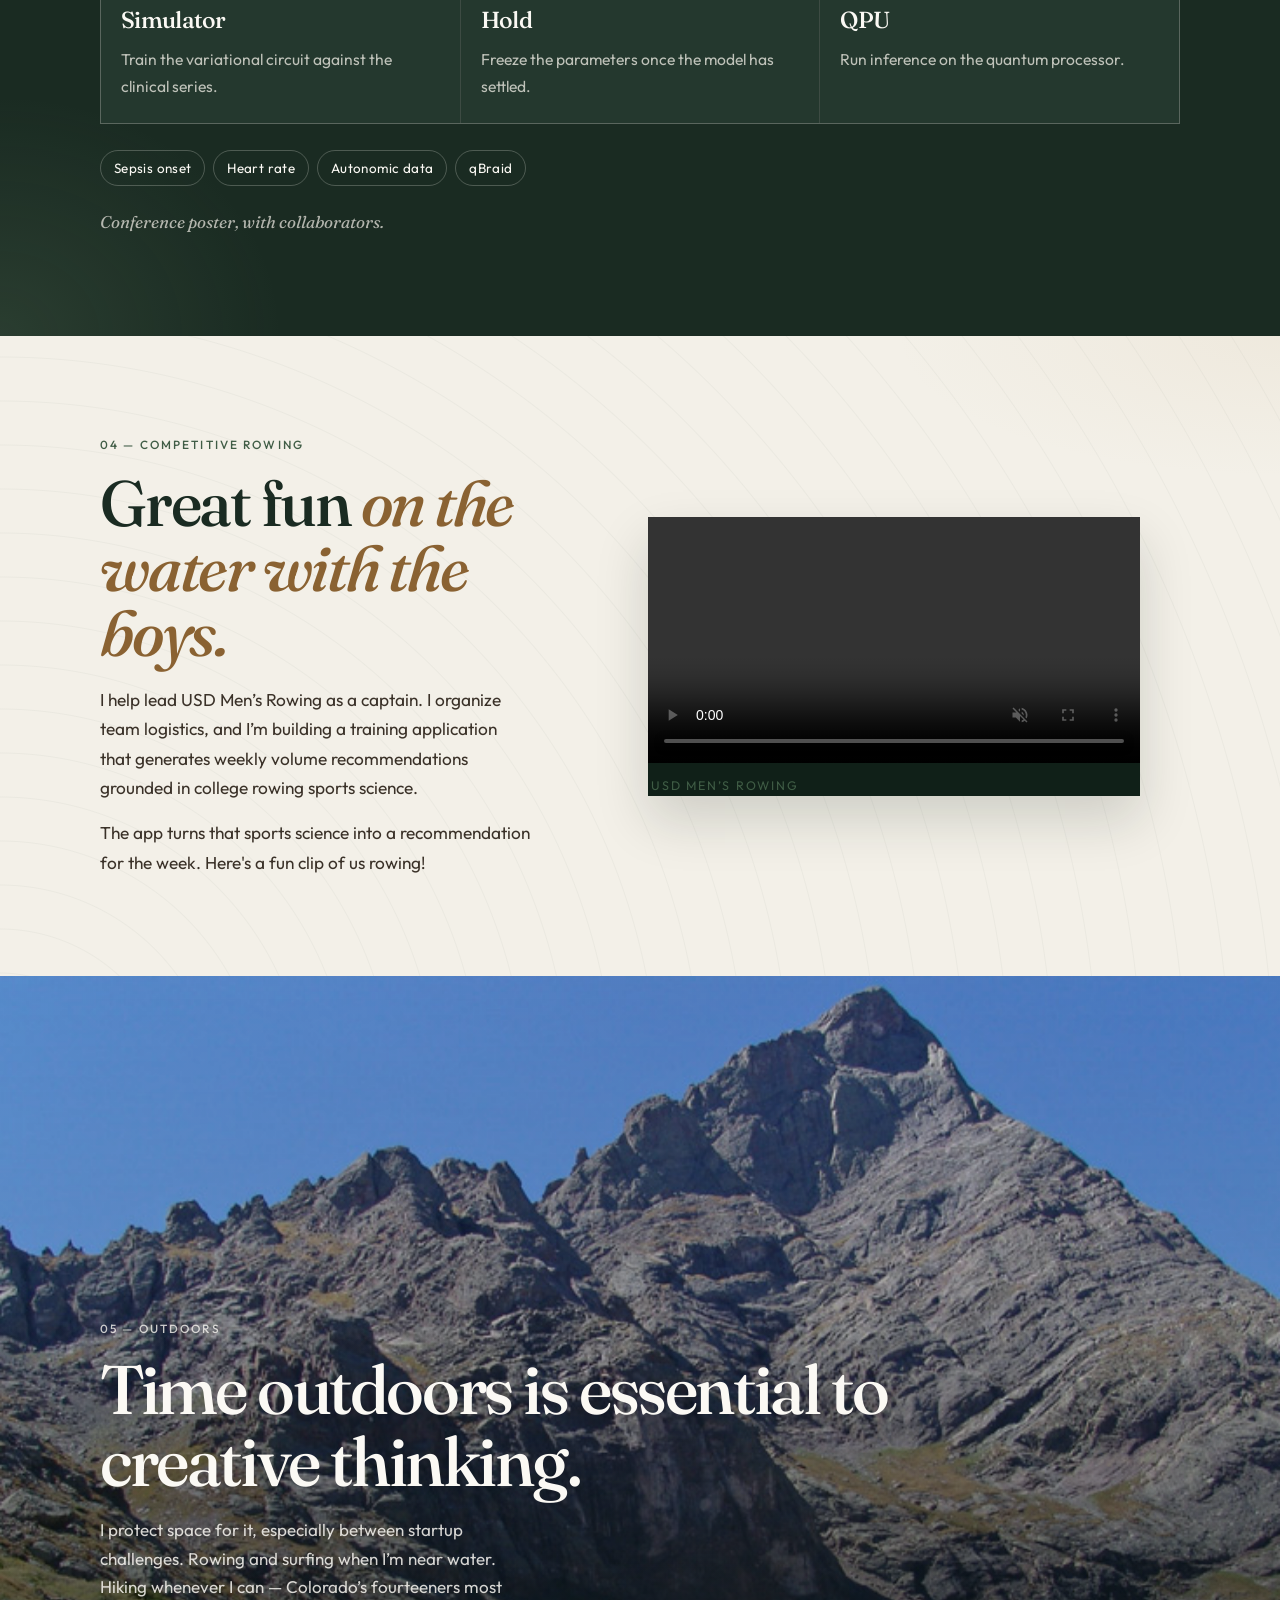
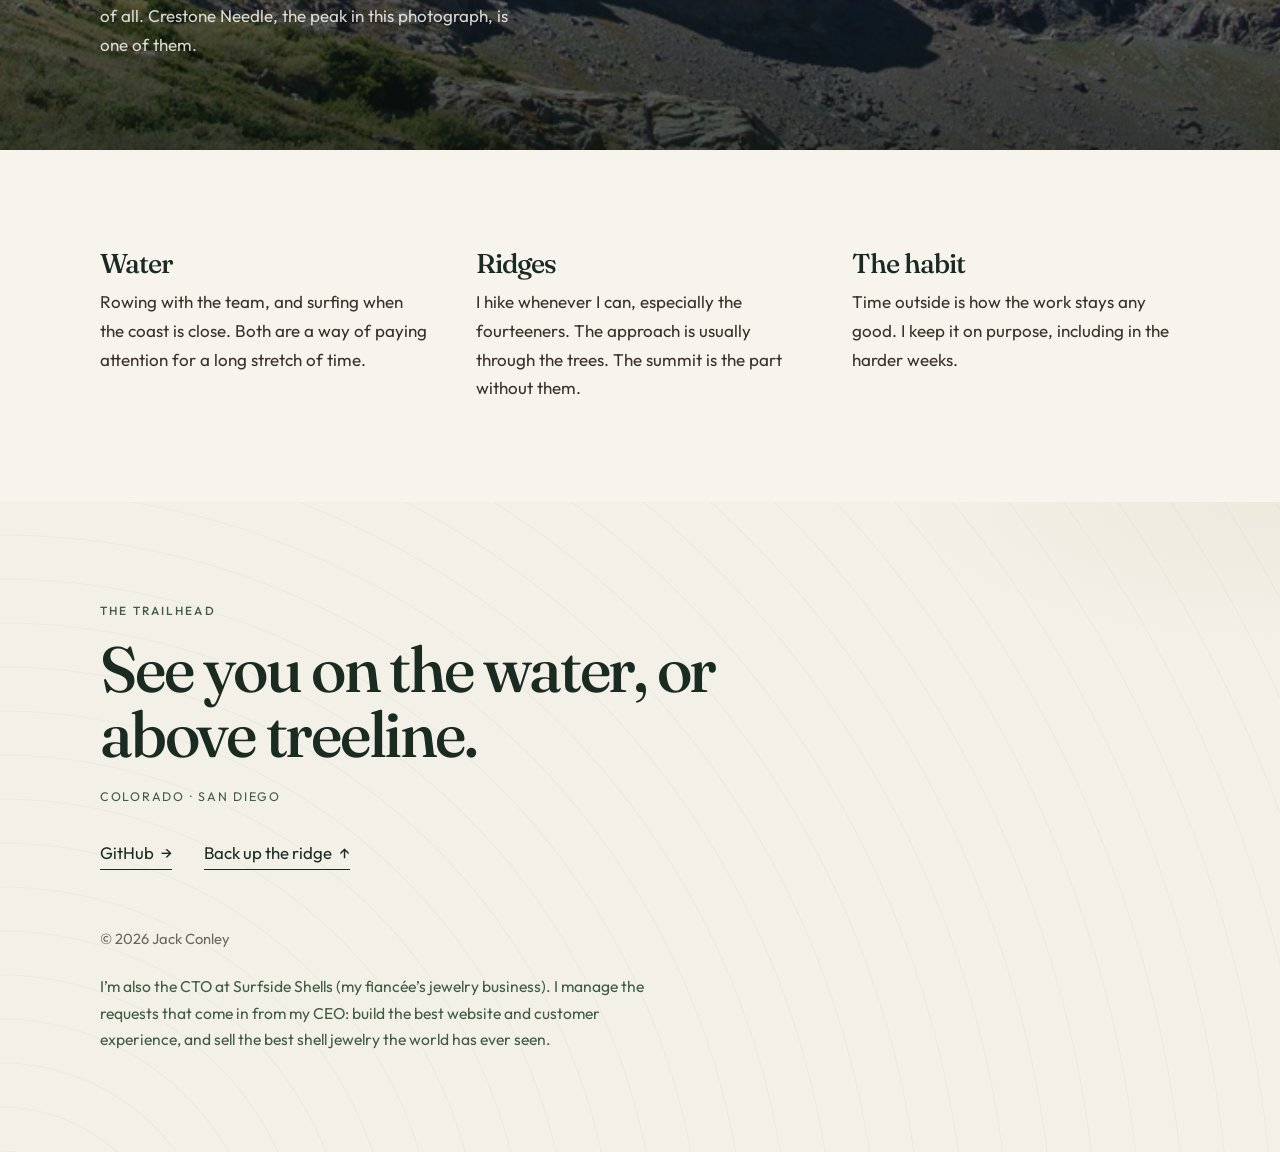
==== commit 9ccca83d: "Refactor SVG elements in index.html to use symbols for improved performance and maintainability. Upd" ====
--- a/index.html
+++ b/index.html
@@ -54,20 +54,25 @@
           <span style="--x:90%;--t:22s;--delay:-9s;--s:-16px;--c:#a67c52"></span>
         </div>
         <div class="grove" aria-hidden="true">
-          <svg class="pine" style="--x:-1%;--h:34vh;--d:-1s" viewBox="0 0 80 150"><path fill="#214033" d="M40 2l12 34h-7l14 30h-8l16 40H46v36H34V106H13l16-40h-8l14-30h-7z"/></svg>
-          <svg class="pine" style="--x:7%;--h:48vh;--d:-3.2s" viewBox="0 0 90 160"><path fill="#0e1c16" d="M45 0l16 40h-9l16 34h-10l18 46H52v34H38V120H14l18-46H22l16-34h-9z"/></svg>
-          <svg class="pine" style="--x:16%;--h:28vh;--d:-0.4s" viewBox="0 0 80 150"><path fill="#1a3329" d="M40 4l11 32h-6l13 28h-7l15 38H45v40H35V102H14l15-38h-7l13-28h-6z"/></svg>
-          <svg class="pine" style="--x:70%;--h:32vh;--d:-2.4s" viewBox="0 0 80 150"><path fill="#1b382c" d="M40 2l12 34h-7l14 30h-8l16 40H46v36H34V106H13l16-40h-8l14-30h-7z"/></svg>
-          <svg class="pine" style="--x:79%;--h:52vh;--d:-4.5s" viewBox="0 0 90 160"><path fill="#0c1812" d="M45 0l16 40h-9l16 34h-10l18 46H52v34H38V120H14l18-46H22l16-34h-9z"/></svg>
-          <svg class="pine" style="--x:90%;--h:38vh;--d:-1.6s" viewBox="0 0 80 150"><path fill="#163028" d="M40 4l11 32h-6l13 28h-7l15 38H45v40H35V102H14l15-38h-7l13-28h-6z"/></svg>
-          <svg class="pine" style="--x:98%;--h:24vh;--d:-2.8s" viewBox="0 0 80 150"><path fill="#10241c" d="M40 2l12 34h-7l14 30h-8l16 40H46v36H34V106H13l16-40h-8l14-30h-7z"/></svg>
+          <svg class="sprite">
+            <symbol id="pine-mid" viewBox="0 0 80 150"><path d="M40 2l12 34h-7l14 30h-8l16 40H46v36H34V106H13l16-40h-8l14-30h-7z"/></symbol>
+            <symbol id="pine-tall" viewBox="0 0 90 160"><path d="M45 0l16 40h-9l16 34h-10l18 46H52v34H38V120H14l18-46H22l16-34h-9z"/></symbol>
+            <symbol id="pine-short" viewBox="0 0 80 150"><path d="M40 4l11 32h-6l13 28h-7l15 38H45v40H35V102H14l15-38h-7l13-28h-6z"/></symbol>
+          </svg>
+          <svg class="pine" style="--x:-1%;--h:34vh;--d:-1s" viewBox="0 0 80 150"><use href="#pine-mid" fill="#214033"/></svg>
+          <svg class="pine" style="--x:7%;--h:48vh;--d:-3.2s" viewBox="0 0 90 160"><use href="#pine-tall" fill="#0e1c16"/></svg>
+          <svg class="pine" style="--x:16%;--h:28vh;--d:-0.4s" viewBox="0 0 80 150"><use href="#pine-short" fill="#1a3329"/></svg>
+          <svg class="pine" style="--x:70%;--h:32vh;--d:-2.4s" viewBox="0 0 80 150"><use href="#pine-mid" fill="#1b382c"/></svg>
+          <svg class="pine" style="--x:79%;--h:52vh;--d:-4.5s" viewBox="0 0 90 160"><use href="#pine-tall" fill="#0c1812"/></svg>
+          <svg class="pine" style="--x:90%;--h:38vh;--d:-1.6s" viewBox="0 0 80 150"><use href="#pine-short" fill="#163028"/></svg>
+          <svg class="pine" style="--x:98%;--h:24vh;--d:-2.8s" viewBox="0 0 80 150"><use href="#pine-mid" fill="#10241c"/></svg>
         </div>
         <div class="grove-mist" aria-hidden="true"></div>
         <div class="hero-copy">
           <p class="kicker">Colorado · San Diego</p>
           <h1><span>Jack</span><span>Conley</span></h1>
           <p class="lede">I build where healthcare, machine learning, and quantum computing meet. Colorado is home. San Diego is the other one.</p>
-          <a class="step" href="#about">Step into the woods<i aria-hidden="true"></i></a>
+          <a class="step" href="#about">Step into the woods<span class="stem" aria-hidden="true"></span></a>
           <p class="hero-caption">Crestone Needle</p>
         </div>
       </section>
--- a/css/woods.css
+++ b/css/woods.css
@@ -339,8 +339,7 @@
 
 .hero-media,
 .hero-media img,
-.hero-shade,
-.treelines {
+.hero-shade {
   position: absolute;
   inset: 0;
 }
@@ -370,6 +369,13 @@
 
 .grove {
   height: 54vh;
+}
+
+.sprite {
+  position: absolute;
+  width: 0;
+  height: 0;
+  overflow: hidden;
 }
 
 .pine {
@@ -440,7 +446,7 @@
   font-weight: 500;
 }
 
-.step i {
+.stem {
   display: block;
   width: 1px;
   height: 54px;
@@ -449,7 +455,7 @@
   overflow: hidden;
 }
 
-.step i::after {
+.stem::after {
   content: "";
   position: absolute;
   left: 0;
@@ -478,9 +484,7 @@
 }
 
 .sheet .wrap,
-.shade .wrap,
-.habits .wrap,
-.close .wrap {
+.shade .wrap {
   padding-block: clamp(4.5rem, 11vh, 8rem);
 }
 
@@ -754,10 +758,6 @@
   margin-bottom: 0.55rem;
 }
 
-.close {
-  text-align: left;
-}
-
 .close h2 {
   max-width: 10em;
 }
@@ -844,6 +844,12 @@
   }
 }
 
+@media (max-width: 1180px) {
+  .trail-rail {
+    display: none;
+  }
+}
+
 @media (max-width: 900px) {
   .about-grid,
   .boat-grid,
@@ -886,7 +892,7 @@
     flex-direction: column;
     align-items: stretch;
     padding: 0.45rem;
-    background: #f7f4ee;
+    background: var(--paper-2);
     border-radius: 16px;
     box-shadow: 0 18px 44px rgba(16, 32, 24, 0.14);
   }
@@ -916,13 +922,6 @@
     gap: 0.2rem;
     padding: 1.8rem 0;
   }
-
-}
-
-@media (max-width: 1180px) {
-  .trail-rail {
-    display: none;
-  }
 }
 
 @media (prefers-reduced-motion: reduce) {
@@ -932,7 +931,7 @@
 
   .hero-media img,
   .drift span,
-  .step i::after,
+  .stem::after,
   .pine {
     animation: none !important;
   }
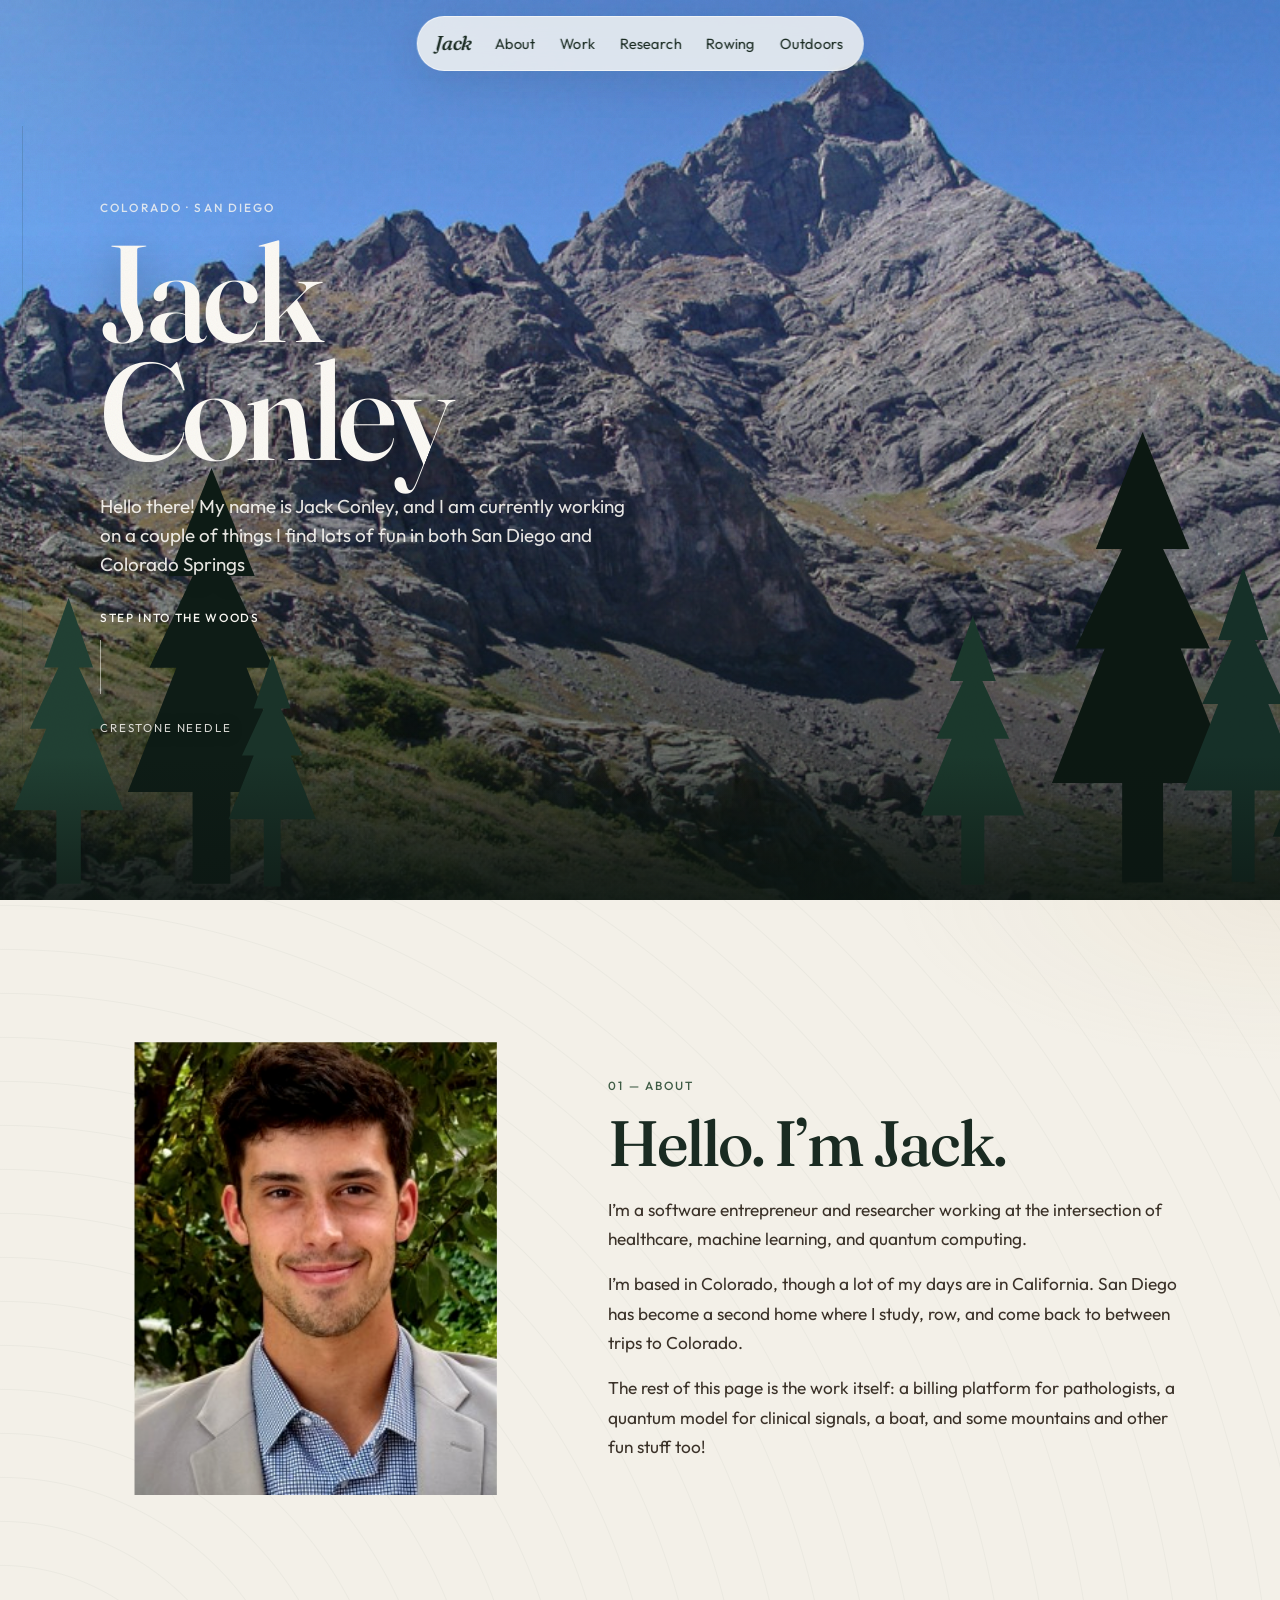
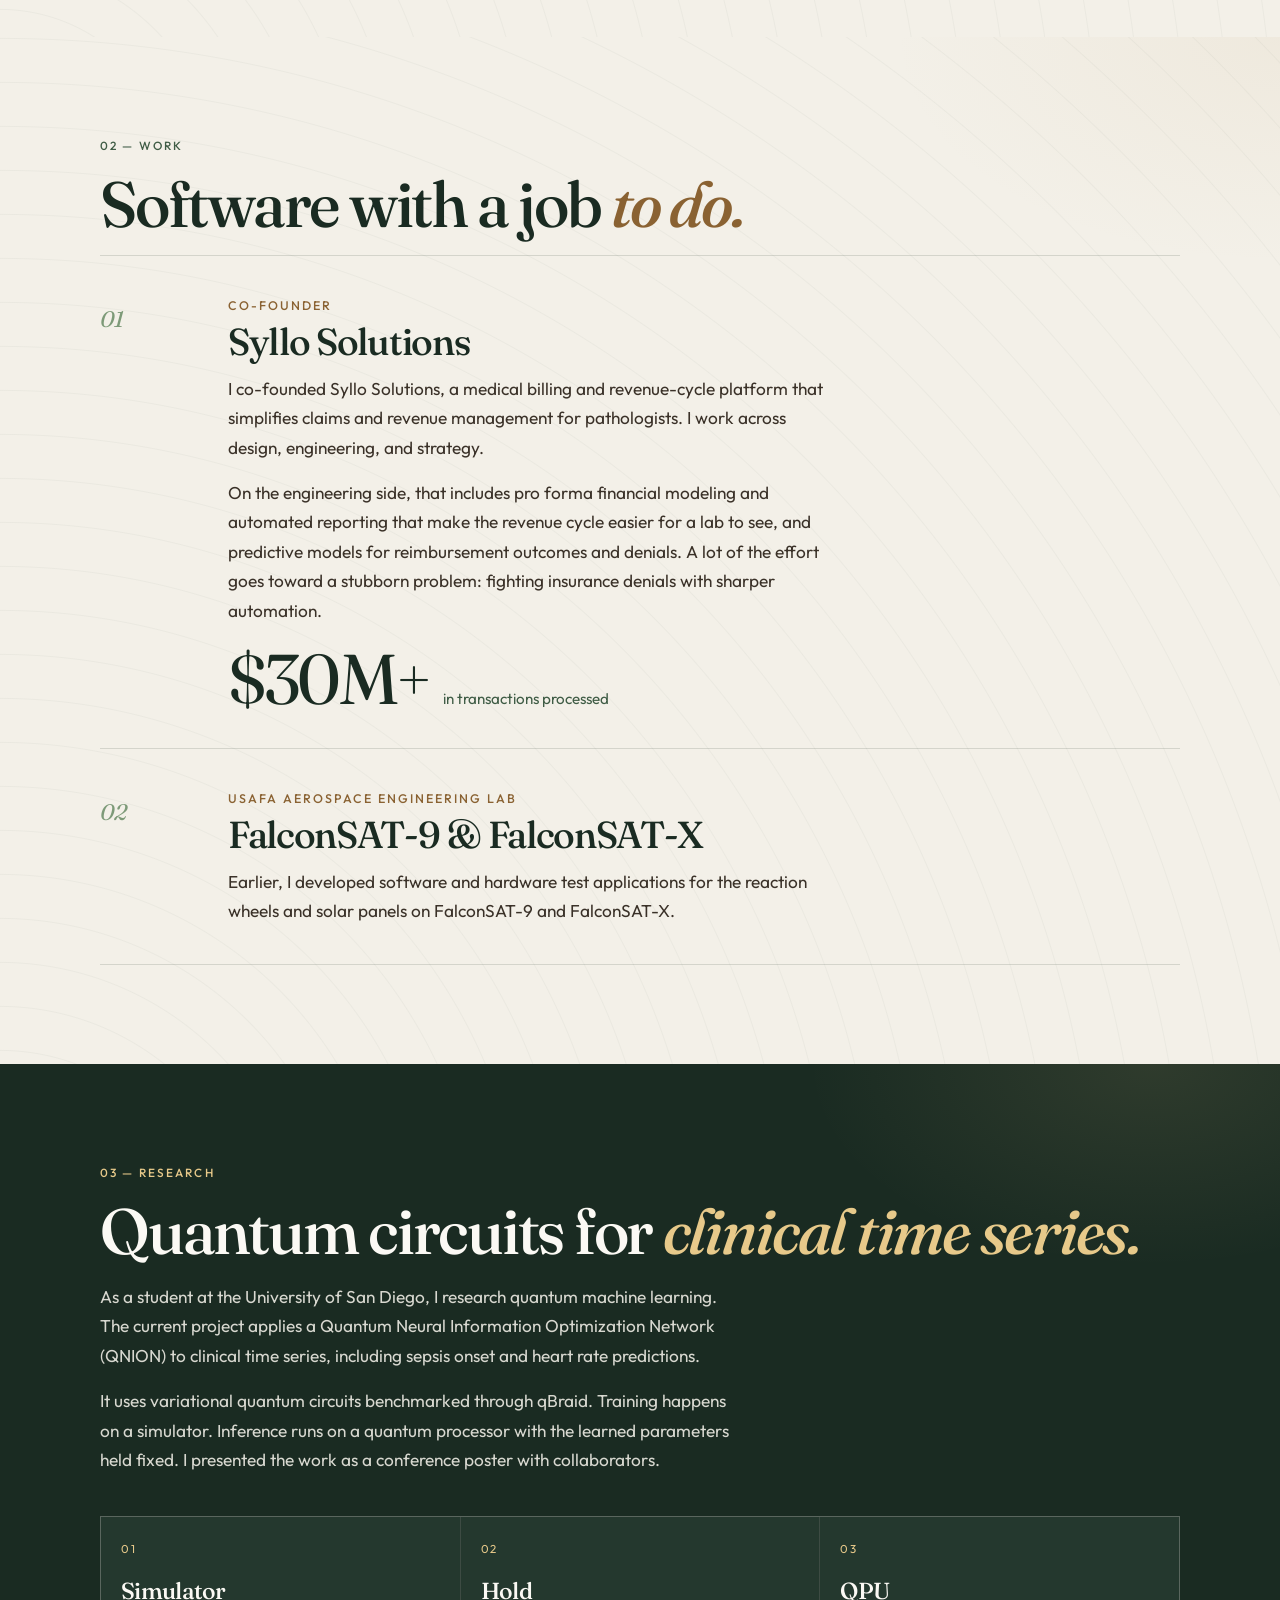
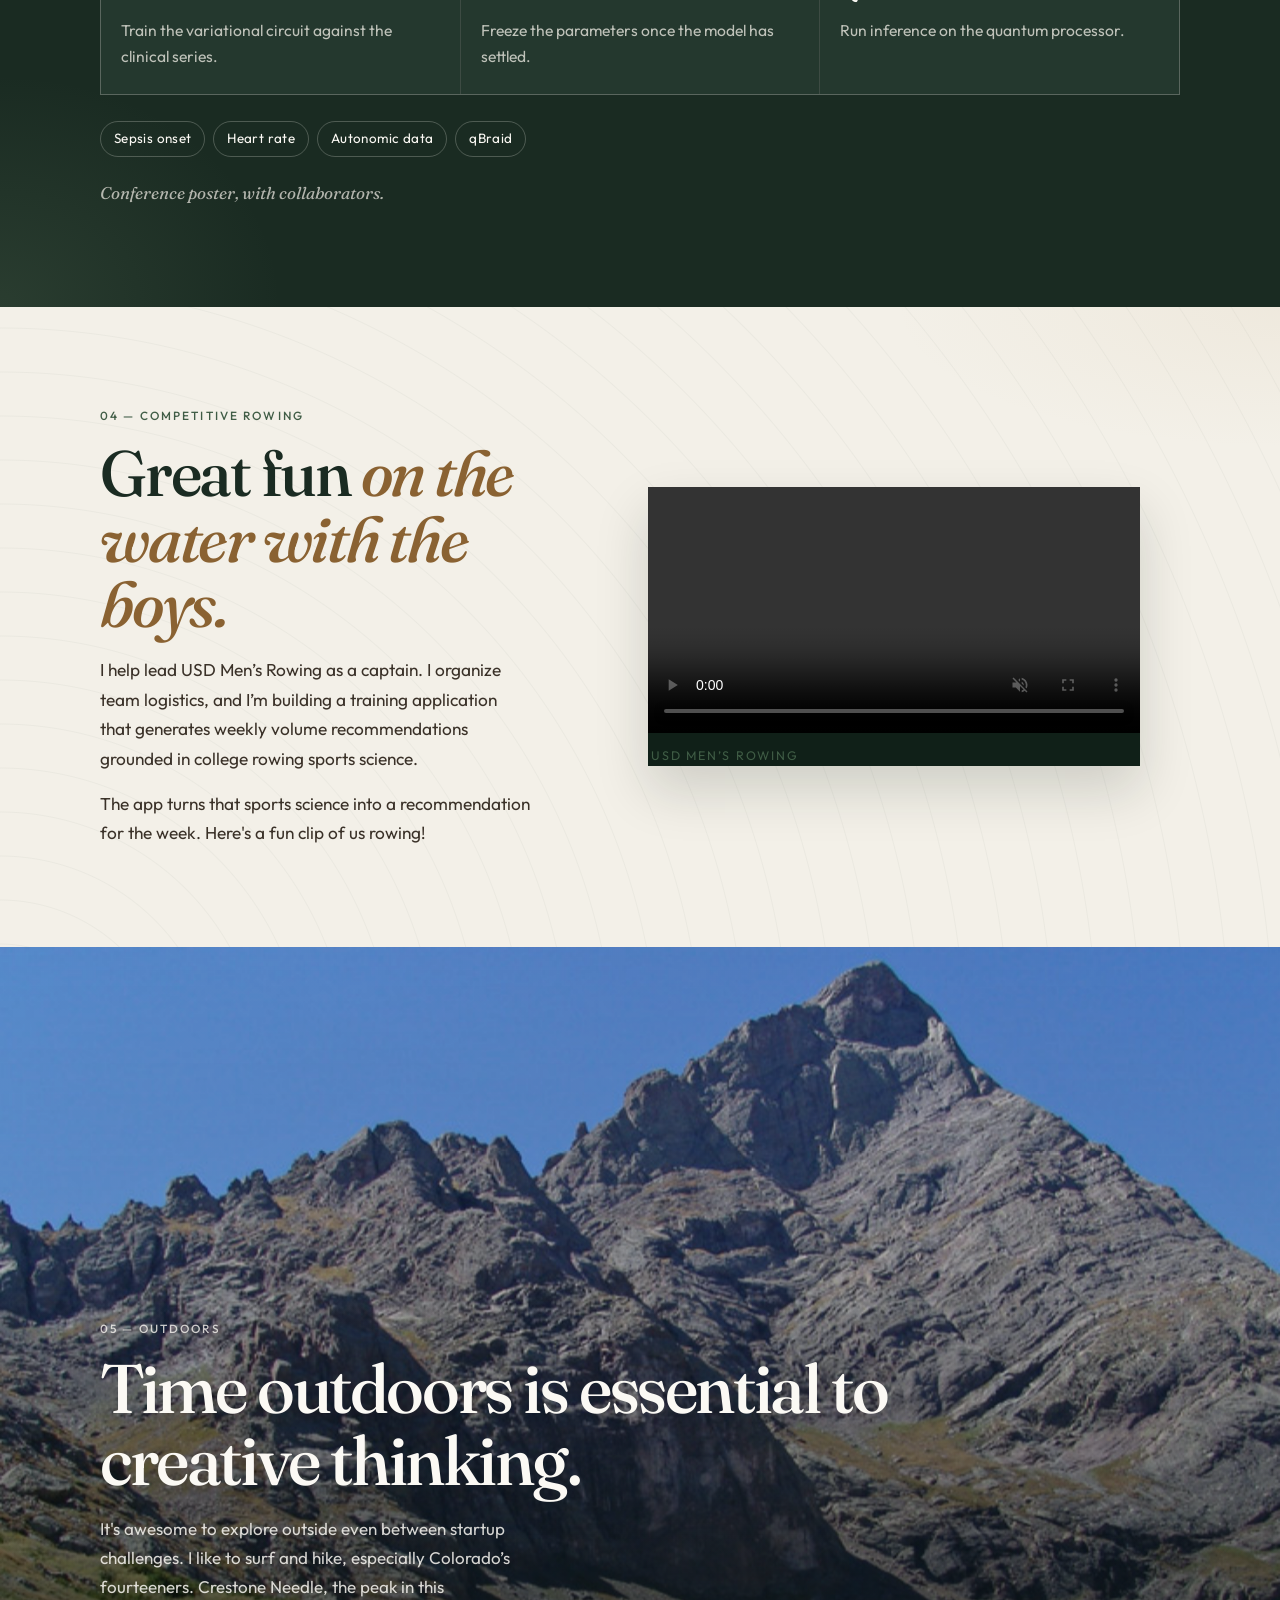
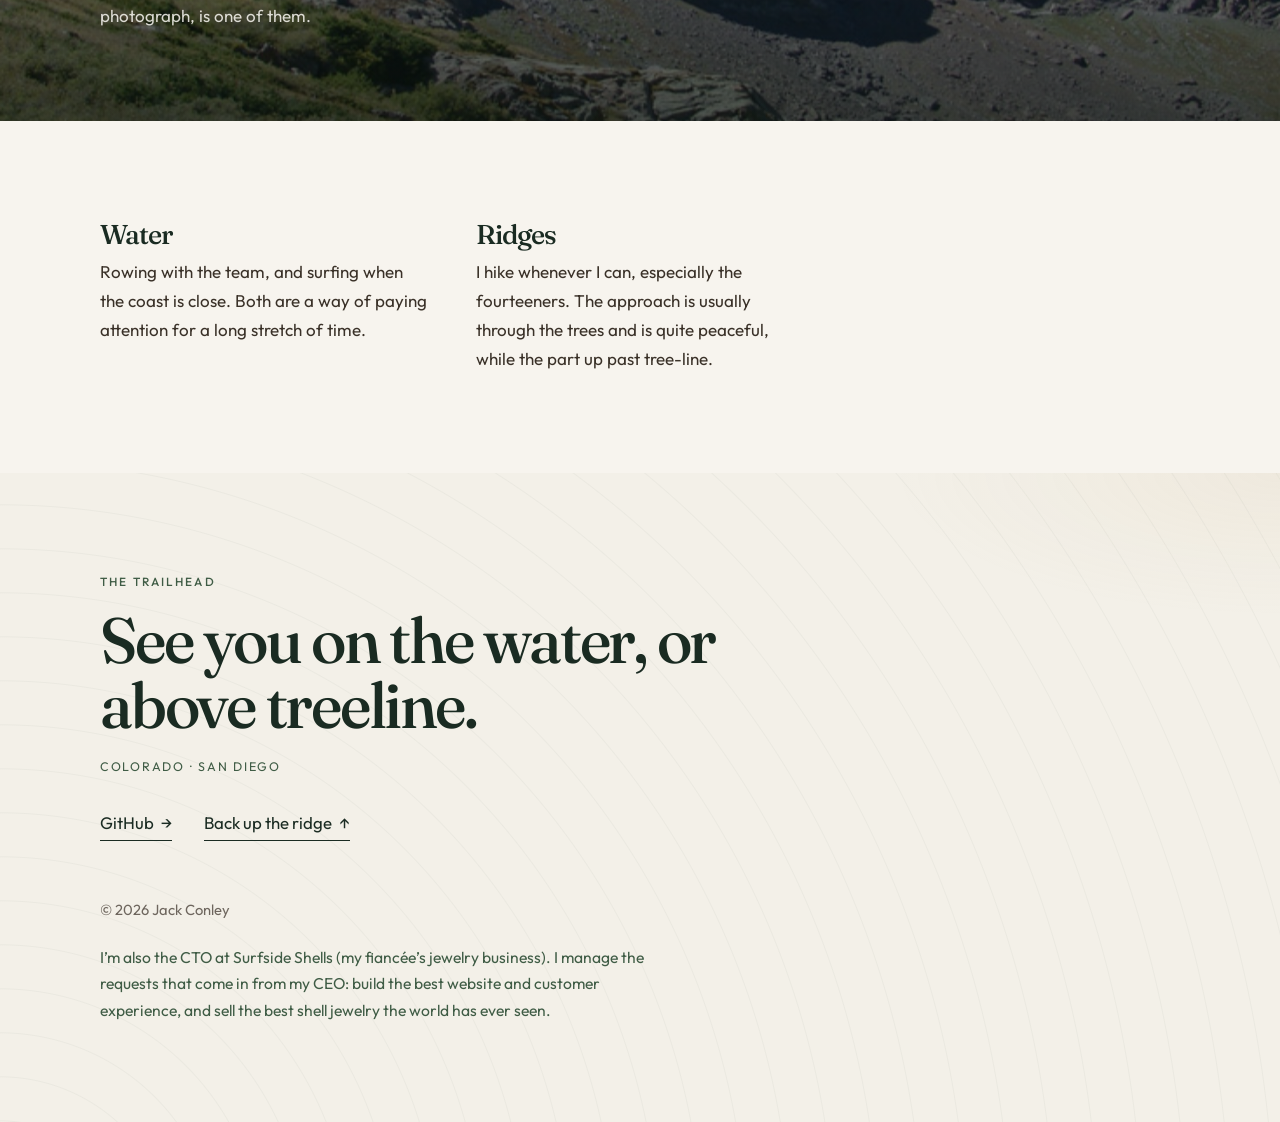
==== commit 2167429a: "Corrected main page copy" ====
--- a/index.html
+++ b/index.html
@@ -71,7 +71,7 @@
         <div class="hero-copy">
           <p class="kicker">Colorado · San Diego</p>
           <h1><span>Jack</span><span>Conley</span></h1>
-          <p class="lede">I build where healthcare, machine learning, and quantum computing meet. Colorado is home. San Diego is the other one.</p>
+          <p class="lede">Hello there! My name is Jack Conley, and I am currently working on a couple of things I find lots of fun in both San Diego and Colorado Springs</p>
           <a class="step" href="#about">Step into the woods<span class="stem" aria-hidden="true"></span></a>
           <p class="hero-caption">Crestone Needle</p>
         </div>
@@ -87,8 +87,8 @@
             <h2>Hello. I’m Jack.</h2>
             <div class="prose">
               <p>I’m a software entrepreneur and researcher working at the intersection of healthcare, machine learning, and quantum computing.</p>
-              <p>I’m based in Colorado, though a lot of my days are in California. San Diego has become a second home — where I study, row, and come back to between trips into the high country.</p>
-              <p>The rest of this page is the work itself: a billing platform for pathologists, a quantum model for clinical signals, a boat, and the mountains that keep the thinking honest.</p>
+              <p>I’m based in Colorado, though a lot of my days are in California. San Diego has become a second home where I study, row, and come back to between trips to Colorado.</p>
+              <p>The rest of this page is the work itself: a billing platform for pathologists, a quantum model for clinical signals, a boat, and some mountains and other fun stuff too!</p>
             </div>
           </div>
         </div>
@@ -136,7 +136,7 @@
             <p class="kicker">03 — Research</p>
             <h2>Quantum circuits for <em>clinical time series.</em></h2>
             <div class="prose">
-              <p>As a student at the University of San Diego, I research quantum machine learning. The current project applies a Quantum Neural Information Optimization Network — QNION — to clinical time series, including sepsis onset and heart rate from autonomic data.</p>
+              <p>As a student at the University of San Diego, I research quantum machine learning. The current project applies a Quantum Neural Information Optimization Network (QNION) to clinical time series, including sepsis onset and heart rate predictions.</p>
               <p>It uses variational quantum circuits benchmarked through qBraid. Training happens on a simulator. Inference runs on a quantum processor with the learned parameters held fixed. I presented the work as a conference poster with collaborators.</p>
             </div>
           </div>
@@ -193,7 +193,7 @@
           <div class="wrap">
             <p class="kicker reveal">05 — Outdoors</p>
             <blockquote class="quote reveal" style="--d: 80ms">Time outdoors is essential to creative thinking.</blockquote>
-            <p class="quote-by reveal" style="--d: 140ms">I protect space for it, especially between startup challenges. Rowing and surfing when I’m near water. Hiking whenever I can — Colorado’s fourteeners most of all. Crestone Needle, the peak in this photograph, is one of them.</p>
+            <p class="quote-by reveal" style="--d: 140ms">It's awesome to explore outside even between startup challenges. I like to surf and hike, especially Colorado’s fourteeners. Crestone Needle, the peak in this photograph, is one of them.</p>
           </div>
         </div>
         <div class="sheet habits">
@@ -205,11 +205,7 @@
               </li>
               <li class="reveal" style="--d: 80ms">
                 <h3>Ridges</h3>
-                <p>I hike whenever I can, especially the fourteeners. The approach is usually through the trees. The summit is the part without them.</p>
-              </li>
-              <li class="reveal" style="--d: 140ms">
-                <h3>The habit</h3>
-                <p>Time outside is how the work stays any good. I keep it on purpose, including in the harder weeks.</p>
+                <p>I hike whenever I can, especially the fourteeners. The approach is usually through the trees and is quite peaceful, while the part up past tree-line.</p>
               </li>
             </ul>
           </div>
